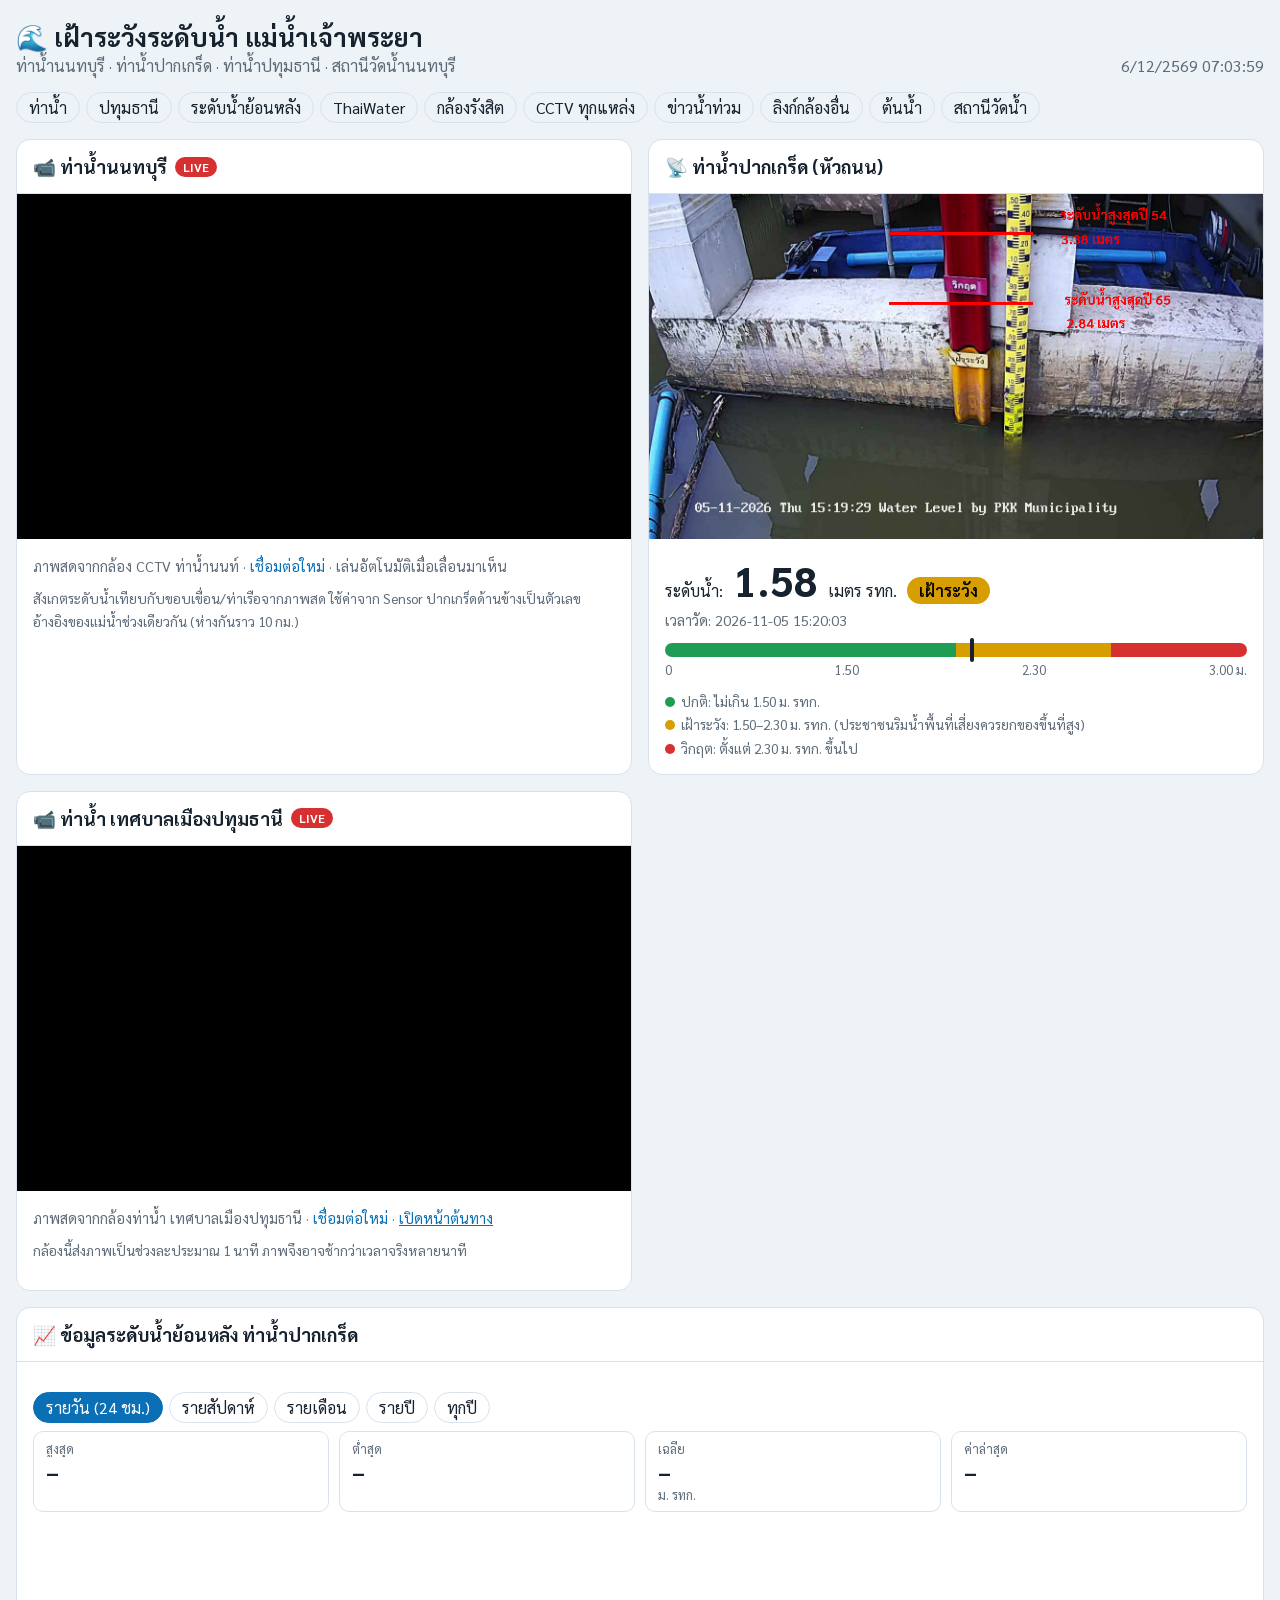
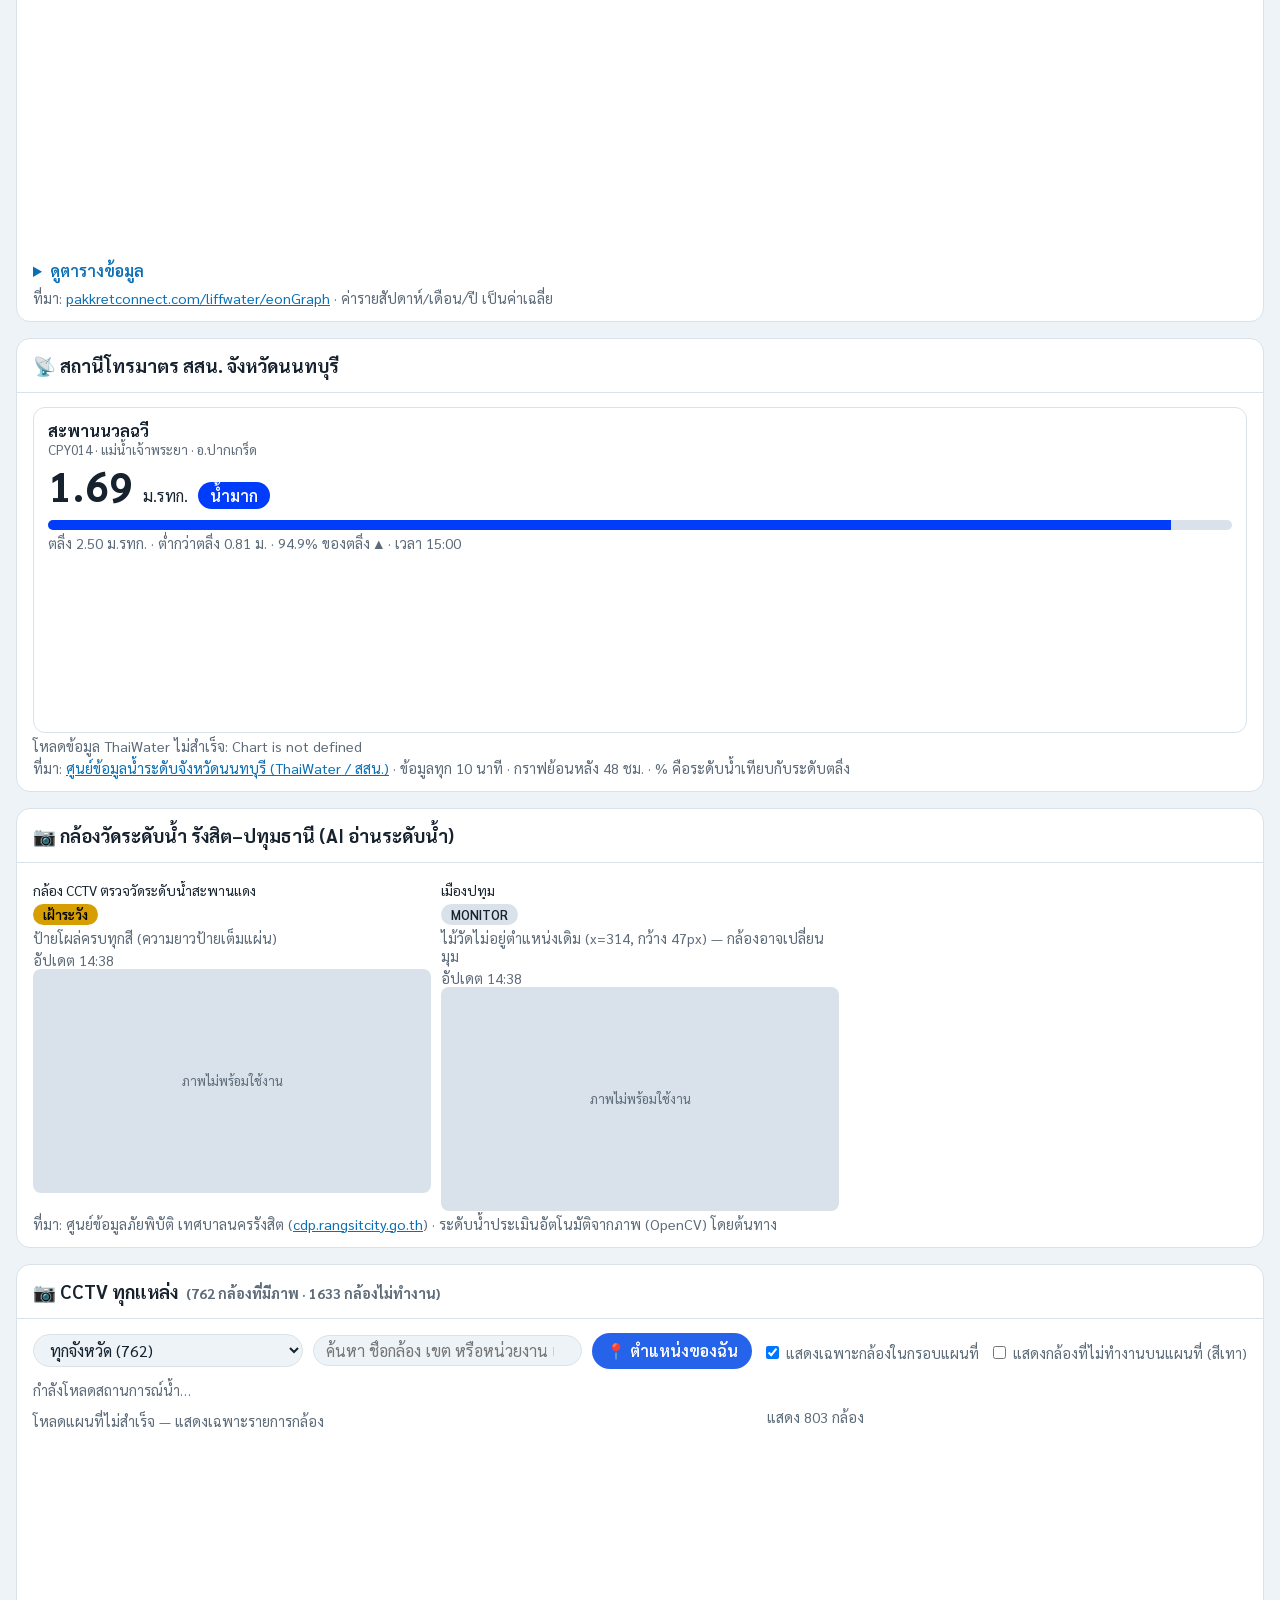
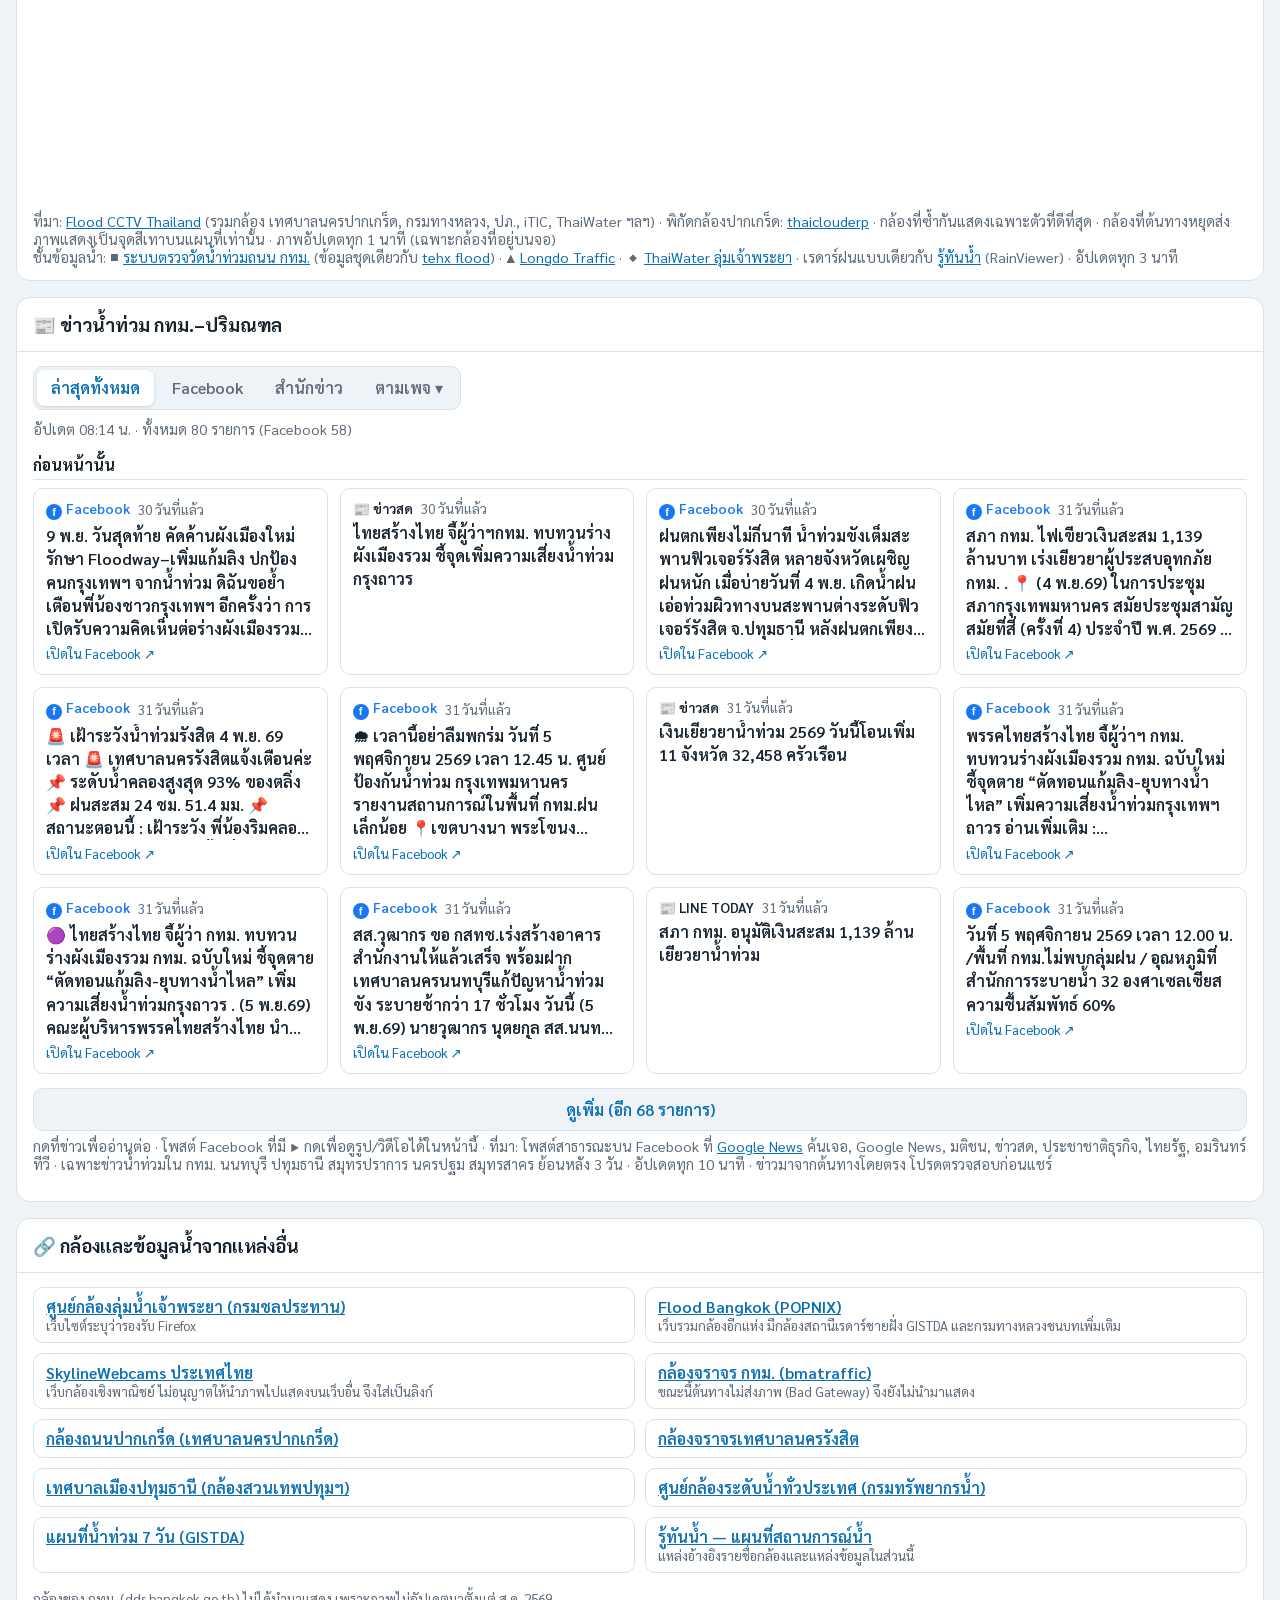
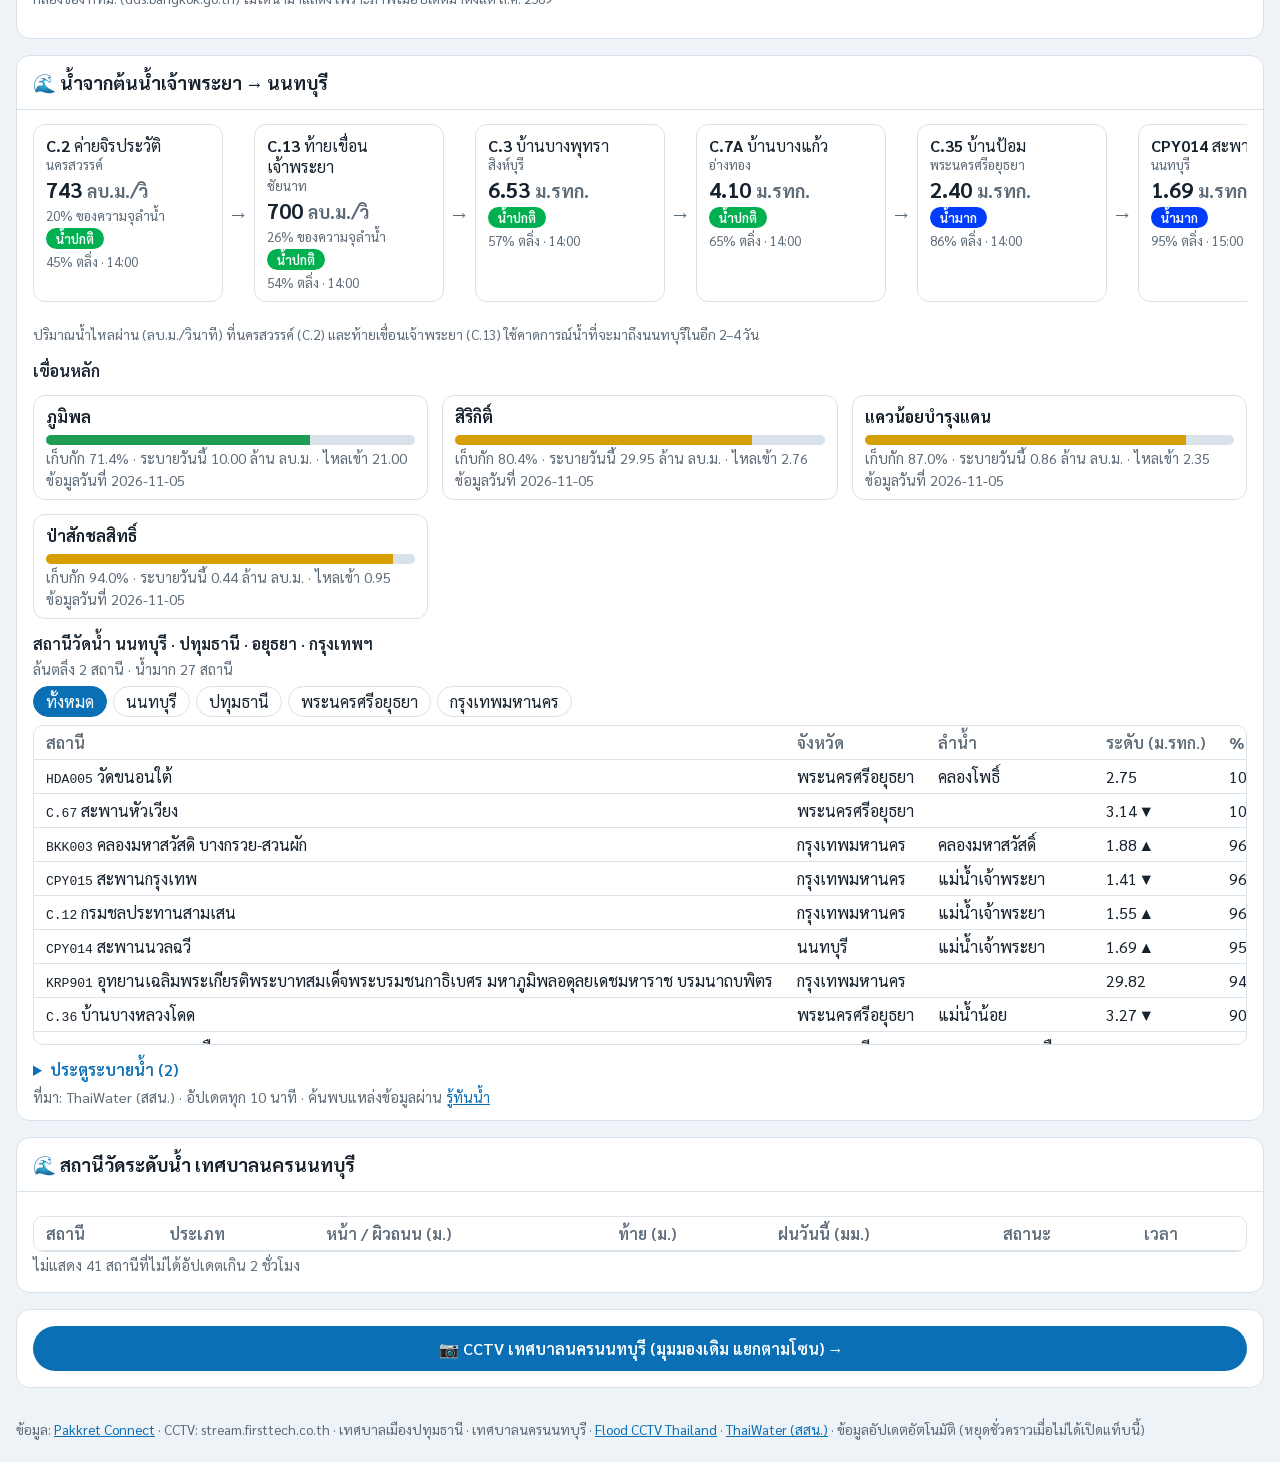
==== index.html @ 13566928 "Deploy static build to GitHub Pages" ====
<!doctype html>
<html lang="th">

<head>
  <meta charset="utf-8">
  <meta name="viewport" content="width=device-width, initial-scale=1">
  <title>เฝ้าระวังระดับน้ำ เจ้าพระยา</title>
  <link rel="preconnect" href="https://fonts.googleapis.com">
  <link rel="preconnect" href="https://fonts.gstatic.com" crossorigin>
  <link href="https://fonts.googleapis.com/css2?family=Sarabun:wght@400;500;600;700&display=swap" rel="stylesheet">
  <link rel="stylesheet" href="assets/app.css?v=1794032525">
</head>

<body>
  <header>
    <div>
      <h1>🌊 เฝ้าระวังระดับน้ำ แม่น้ำเจ้าพระยา</h1>
      <p>ท่าน้ำนนทบุรี · ท่าน้ำปากเกร็ด · ท่าน้ำปทุมธานี · สถานีวัดน้ำนนทบุรี</p>
    </div>
    <div class="hdr-right">
      <span class="viewers" id="viewers" hidden title="จำนวนผู้ที่เปิดหน้านี้อยู่ในขณะนี้">กำลังดู <b
          id="viewersN">–</b> คน</span>
      <div id="clock"></div>
    </div>
  </header>

  <nav class="secnav">
    <div class="inner">
      <a href="#river">ท่าน้ำ</a>
      <a href="#pathum">ปทุมธานี</a>
      <a href="#history">ระดับน้ำย้อนหลัง</a>
      <a href="#thaiwater">ThaiWater</a>
      <a href="#rangsit">กล้องรังสิต</a>
      <a href="#allcctv">CCTV ทุกแหล่ง</a>
      <a href="#news">ข่าวน้ำท่วม</a>
      <a href="#links">ลิงก์กล้องอื่น</a>
      <a href="#basin">ต้นน้ำ</a>
      <a href="#stations">สถานีวัดน้ำ</a>
    </div>
  </nav>

  <main>
    <!-- ท่าน้ำนนท์ -->
    <section class="card" id="river">
      <h2>📹 ท่าน้ำนนทบุรี <span class="live">LIVE</span></h2>
      <div class="media">
        <iframe id="nonFrame" data-src="https://stream.firsttech.co.th/live/nakornnont.stream/?muted=1&amp;autoplay=1&amp;controls=1" data-refresh="30"
          title="กล้องท่าน้ำนนทบุรี" allow="autoplay; fullscreen; picture-in-picture"></iframe>
      </div>
      <div class="body">
        <div class="meta">ภาพสดจากกล้อง CCTV ท่าน้ำนนท์ · <button type="button" class="linkbtn"
            data-reload="nonFrame">เชื่อมต่อใหม่</button> · เล่นอัตโนมัติเมื่อเลื่อนมาเห็น</div>
        <p class="legend" style="margin-top:12px">สังเกตระดับน้ำเทียบกับขอบเขื่อน/ท่าเรือจากภาพสด
          ใช้ค่าจาก Sensor ปากเกร็ดด้านข้างเป็นตัวเลขอ้างอิงของแม่น้ำช่วงเดียวกัน (ห่างกันราว 10 กม.)</p>
      </div>
    </section>

    <!-- ท่าน้ำปากเกร็ด -->
    <section class="card" id="pkriver">
      <h2>📡 ท่าน้ำปากเกร็ด (หัวถนน)</h2>
      <div class="media">
        <img id="pkImg" alt="ภาพจากกล้องท่าน้ำปากเกร็ด" hidden>
        <canvas id="pkOverlay"></canvas>
        <div class="msg" id="pkMsg">กำลังโหลดข้อมูล…</div>
      </div>
      <div class="body">
        <div class="level">
          <span>ระดับน้ำ:</span><span class="num" id="pkLevel">–</span><span>เมตร รทก.</span>
          <span class="badge" id="pkBadge" hidden></span>
        </div>
        <div class="meta" id="pkTime"></div>
        <div class="gauge">
          <div class="bar">
            <div class="pin" id="pkPin" style="left:0"></div>
          </div>
          <div class="scale"><span>0</span><span>1.50</span><span>2.30</span><span>3.00 ม.</span></div>
        </div>

        <div class="legend" style="margin-top:12px">
          <div><span style="background:var(--ok)"></span>ปกติ: ไม่เกิน 1.50 ม. รทก.</div>
          <div><span style="background:var(--warn)"></span>เฝ้าระวัง: 1.50–2.30 ม. รทก.
            (ประชาชนริมน้ำพื้นที่เสี่ยงควรยกของขึ้นที่สูง)</div>
          <div><span style="background:var(--crit)"></span>วิกฤต: ตั้งแต่ 2.30 ม. รทก. ขึ้นไป</div>
        </div>
      </div>
    </section>

    <!-- ท่าน้ำ เทศบาลเมืองปทุมธานี -->
    <section class="card" id="pathum">
      <h2>📹 ท่าน้ำ เทศบาลเมืองปทุมธานี <span class="live">LIVE</span></h2>
      <div class="media">
        <iframe id="ptFrame" data-src="http://101.109.253.60:8999/" data-refresh="10"
          title="กล้องท่าน้ำ เทศบาลเมืองปทุมธานี" allow="autoplay; fullscreen"></iframe>
      </div>
      <div class="body">
        <div class="meta">ภาพสดจากกล้องท่าน้ำ เทศบาลเมืองปทุมธานี · <button type="button" class="linkbtn"
            data-reload="ptFrame">เชื่อมต่อใหม่</button> · <a href="http://101.109.253.60:8999/"
            target="_blank" rel="noopener">เปิดหน้าต้นทาง</a></div>
        <p class="legend" style="margin-top:12px">กล้องนี้ส่งภาพเป็นช่วงละประมาณ 1 นาที ภาพจึงอาจช้ากว่าเวลาจริงหลายนาที
        </p>
      </div>
    </section>

    <!-- กราฟระดับน้ำ (ข้อมูลจาก eonGraph) -->
    <section class="card wide" id="history">
      <h2>📈 ข้อมูลระดับน้ำย้อนหลัง ท่าน้ำปากเกร็ด</h2>
      <div class="body">
        <div class="tabs" id="pkTabs" role="tablist">
          <button data-k="daily" class="active">รายวัน (24 ชม.)</button>
          <button data-k="weekly">รายสัปดาห์</button>
          <button data-k="monthly">รายเดือน</button>
          <button data-k="yearly">รายปี</button>
          <button data-k="multiyear">ทุกปี</button>
        </div>
        <div class="stats">
          <div class="stat"><small>สูงสุด</small><b id="stMax">–</b><small id="stMaxAt"></small></div>
          <div class="stat"><small>ต่ำสุด</small><b id="stMin">–</b><small id="stMinAt"></small></div>
          <div class="stat"><small>เฉลี่ย</small><b id="stAvg">–</b><small>ม. รทก.</small></div>
          <div class="stat"><small>ค่าล่าสุด</small><b id="stLast">–</b><small id="stLastAt"></small></div>
        </div>
        <div class="chart-wrap"><canvas id="pkChart"></canvas></div>
        <details class="data">
          <summary>ดูตารางข้อมูล</summary>
          <div class="table-wrap">
            <table>
              <thead>
                <tr>
                  <th>ช่วงเวลา</th>
                  <th>ระดับน้ำ (ม. รทก.)</th>
                  <th>สถานะ</th>
                </tr>
              </thead>
              <tbody id="pkTable"></tbody>
            </table>
          </div>
        </details>
        <div class="meta">ที่มา: <a href="https://www.pakkretconnect.com/liffwater/eonGraph" target="_blank"
            rel="noopener">pakkretconnect.com/liffwater/eonGraph</a> · ค่ารายสัปดาห์/เดือน/ปี เป็นค่าเฉลี่ย</div>
      </div>
    </section>

    <!-- ThaiWater (สสน.) telemetry, Nonthaburi province -->
    <section class="card wide" id="thaiwater">
      <h2>📡 สถานีโทรมาตร สสน. จังหวัดนนทบุรี</h2>
      <div class="body">
        <div class="twgrid" id="twGrid"></div>
        <div class="meta" id="twMsg"></div>
        <div class="meta">ที่มา: <a href="https://nonthaburi.thaiwater.net/wl" target="_blank"
            rel="noopener">ศูนย์ข้อมูลน้ำระดับจังหวัดนนทบุรี (ThaiWater / สสน.)</a> · ข้อมูลทุก 10 นาที · กราฟย้อนหลัง
          48 ชม. · % คือระดับน้ำเทียบกับระดับตลิ่ง</div>
      </div>
    </section>

    <!-- กล้องวัดระดับน้ำ รังสิต -->
    <section class="card wide" id="rangsit">
      <h2>📷 กล้องวัดระดับน้ำ รังสิต–ปทุมธานี (AI อ่านระดับน้ำ)</h2>
      <div class="body">
        <div class="camgrid rs" id="rsGrid"></div>
        <div class="meta" id="rsMsg"></div>
        <div class="meta">ที่มา: ศูนย์ข้อมูลภัยพิบัติ เทศบาลนครรังสิต (<a href="https://cdp.rangsitcity.go.th/"
            target="_blank" rel="noopener">cdp.rangsitcity.go.th</a>) · ระดับน้ำประเมินอัตโนมัติจากภาพ (OpenCV)
          โดยต้นทาง</div>
      </div>
    </section>

    <!-- CCTV ทุกแหล่ง (cctv.maholan.net + พิกัดปากเกร็ดจาก thaiclouderp) -->
    <section class="card wide" id="allcctv">
      <h2>📷 CCTV ทุกแหล่ง <small id="acCount" class="meta"></small></h2>
      <div class="body">
        <div class="nbtools">
          <select id="acRegion" aria-label="จังหวัด"></select>
          <input id="acSearch" type="search" placeholder="ค้นหา ชื่อกล้อง เขต หรือหน่วยงาน เช่น ปากเกร็ด…">
          <button type="button" class="mebtn" id="meBtn">📍 ตำแหน่งของฉัน</button>
          <label class="meta"><input type="checkbox" id="acInView" checked> แสดงเฉพาะกล้องในกรอบแผนที่</label>
          <label class="meta"><input type="checkbox" id="acDead" autocomplete="off"> แสดงกล้องที่ไม่ทำงานบนแผนที่ (สีเทา)</label>
        </div>
        <div class="meta mdsit" id="mdSit" aria-live="polite">กำลังโหลดสถานการณ์น้ำ…</div>
        <div class="acsplit">
        <div class="acleft">
        <div id="acMap" role="region" aria-label="แผนที่ตำแหน่งกล้อง น้ำท่วมถนน และระดับน้ำ"></div>
        <div class="meta" id="acMapNote">
          <div class="mapkey mdkey">
            <button type="button" data-layer="rf" aria-pressed="true"><i class="sq" style="--s:14px;--c:#2563eb"></i>น้ำท่วมถนน กทม. (เซนเซอร์ · แดง ≥20 ซม.)</button>
            <button type="button" data-layer="lf" aria-pressed="true"><i class="tri" style="--s:14px;--c:#f97316"></i>รายงานน้ำท่วม Longdo (แดง = ผ่านไม่ได้)</button>
            <button type="button" data-layer="wl" aria-pressed="true"><i class="dm" style="--s:12px;--c:linear-gradient(135deg,#FF0000 50%,#003CFA 50%)"></i>ระดับน้ำ ลุ่มเจ้าพระยา (แดง ล้นตลิ่ง · น้ำเงิน มาก · เขียว ปกติ · เหลือง น้อย)</button>
            <button type="button" data-layer="radar" aria-pressed="false"><i style="--s:14px;--c:#38bdf8"></i>เรดาร์ฝน<span id="mdRadarT"></span></button>
          </div>
          <div class="mapkey mdkey" id="acKey">
            <button type="button" data-cam="river" aria-pressed="true"><i style="--s:18px;--c:#7c3aed"></i>กล้องท่าน้ำ (ภาพสด)</button>
            <button type="button" data-cam="nb" aria-pressed="true"><i style="--s:15px;--c:#0d9488"></i>CCTV เทศบาลนครนนทบุรี</button>
            <button type="button" data-cam="rs" aria-pressed="true"><i style="--s:15px;--c:#db2777"></i>กล้องวัดระดับน้ำ รังสิต</button>
            <button type="button" data-cam="ok" aria-pressed="true"><i style="--s:12px;--c:#0a6fb5"></i>กล้อง · ภาพอัปเดตปกติ</button>
            <button type="button" data-cam="old" aria-pressed="true"><i style="--s:12px;--c:#e8890c"></i>กล้อง · ภาพอาจไม่อัปเดต</button>
            <button type="button" data-cam="dead" aria-pressed="false"><i style="--s:9px;--c:#8a8f98"></i>กล้องที่ต้นทางหยุดส่งภาพ</button>
          </div>
          กดป้ายเพื่อเปิด/ปิดแต่ละชั้นบนแผนที่ · 📍 มุมซ้ายบนแผนที่ = ตำแหน่งของฉัน · ชี้ที่จุดเพื่อดูภาพตัวอย่าง · กดจุดเพื่อดูภาพ ·
          เลื่อน/ซูมแผนที่แล้วรายการกล้องจะเปลี่ยนตาม · เซนเซอร์ถนนที่ไม่มีน้ำท่วมจะแสดงเมื่อซูมเข้าใกล้
        </div>
        </div>
        <div class="acright"><div class="acbox">
          <div class="meta acmsg" id="acMsg">กำลังโหลดรายชื่อกล้อง…</div>
          <div class="camgrid" id="acGrid"></div>
        </div></div>
        </div>
        <div class="meta">ที่มา: <a href="https://cctv.maholan.net/" target="_blank" rel="noopener">Flood CCTV Thailand</a>
          (รวมกล้อง เทศบาลนครปากเกร็ด, กรมทางหลวง, ปภ., iTIC, ThaiWater ฯลฯ) · พิกัดกล้องปากเกร็ด:
          <a href="https://www.thaiclouderp.com/CCTV_MONITOR/web/pakkred" target="_blank" rel="noopener">thaiclouderp</a> ·
          กล้องที่ซ้ำกันแสดงเฉพาะตัวที่ดีที่สุด · กล้องที่ต้นทางหยุดส่งภาพแสดงเป็นจุดสีเทาบนแผนที่เท่านั้น · ภาพอัปเดตทุก 1 นาที (เฉพาะกล้องที่อยู่บนจอ)<br>
          ชั้นข้อมูลน้ำ: ■ <a href="https://floodbangkok.bangkok.go.th/" target="_blank" rel="noopener">ระบบตรวจวัดน้ำท่วมถนน กทม.</a>
          (ข้อมูลชุดเดียวกับ <a href="https://world.tehx.dyndns.info/flood" target="_blank" rel="noopener">tehx flood</a>) ·
          ▲ <a href="https://traffic.longdo.com/main/" target="_blank" rel="noopener">Longdo Traffic</a> ·
          ◆ <a href="https://waterchart.thaiwater.net/basin/chaophraya" target="_blank" rel="noopener">ThaiWater ลุ่มเจ้าพระยา</a> ·
          เรดาร์ฝนแบบเดียวกับ <a href="https://rutunnam.vercel.app" target="_blank" rel="noopener">รู้ทันน้ำ</a> (RainViewer) · อัปเดตทุก 3 นาที</div>
      </div>
    </section>

    <!-- ข่าวน้ำท่วม กทม.–ปริมณฑล: Facebook + สำนักข่าว ในรายการเดียว เรียงใหม่สุดก่อน -->
    <section class="card wide" id="news">
      <h2>📰 ข่าวน้ำท่วม กทม.–ปริมณฑล</h2>
      <div class="body">
        <div class="nwtop">
          <div class="nwtabs" id="nwTabs" role="tablist" aria-label="เลือกแหล่งข่าว">
            <button type="button" role="tab" data-k="" aria-selected="true">ล่าสุดทั้งหมด</button>
            <button type="button" role="tab" data-k="fb" aria-selected="false">Facebook</button>
            <button type="button" role="tab" data-k="news" aria-selected="false">สำนักข่าว</button>
            <button type="button" role="tab" data-k="page" aria-selected="false">ตามเพจ ▾</button>
          </div>
          <select id="fbSel" aria-label="เลือกเพจ Facebook" hidden></select>
        </div>
        <p class="nwsum meta" id="nwSum" aria-live="polite">กำลังโหลดข่าว…</p>
        <div id="nwFeed"></div>
        <button type="button" class="nwmore" id="nwMore" hidden></button>
        <p class="meta">กดที่ข่าวเพื่ออ่านต่อ · โพสต์ Facebook ที่มี ▶ กดเพื่อดูรูป/วิดีโอได้ในหน้านี้ ·
          ที่มา: โพสต์สาธารณะบน Facebook ที่ <a href="https://news.google.com/" target="_blank" rel="noopener">Google News</a> ค้นเจอ,
          Google News, มติชน, ข่าวสด, ประชาชาติธุรกิจ, ไทยรัฐ, อมรินทร์ทีวี · เฉพาะข่าวน้ำท่วมใน กทม. นนทบุรี ปทุมธานี
          สมุทรปราการ นครปฐม สมุทรสาคร ย้อนหลัง 3 วัน · อัปเดตทุก 10 นาที · ข่าวมาจากต้นทางโดยตรง โปรดตรวจสอบก่อนแชร์</p>
      </div>
    </section>

    <!-- ลิงก์กล้องอื่น -->
    <section class="card wide" id="links">
      <h2>🔗 กล้องและข้อมูลน้ำจากแหล่งอื่น</h2>
      <div class="body">
        <ul class="linklist">
          <li><a href="https://wmsc.rid.go.th/cctv2/" target="_blank" rel="noopener">ศูนย์กล้องลุ่มน้ำเจ้าพระยา
              (กรมชลประทาน)</a><small>เว็บไซต์ระบุว่ารองรับ Firefox</small></li>
          <li><a href="https://flood.pop.in.th/" target="_blank" rel="noopener">Flood Bangkok (POPNIX)</a><small>เว็บรวมกล้องอีกแห่ง
              มีกล้องสถานีเรดาร์ชายฝั่ง GISTDA และกรมทางหลวงชนบทเพิ่มเติม</small></li>
          <li><a href="https://www.skylinewebcams.com/en/webcam/thailand.html" target="_blank" rel="noopener">SkylineWebcams ประเทศไทย</a><small>เว็บกล้องเชิงพาณิชย์
              ไม่อนุญาตให้นำภาพไปแสดงบนเว็บอื่น จึงใส่เป็นลิงก์</small></li>
          <li><a href="http://www.bmatraffic.com/index.aspx" target="_blank" rel="noopener">กล้องจราจร กทม. (bmatraffic)</a><small>ขณะนี้ต้นทางไม่ส่งภาพ (Bad Gateway) จึงยังไม่นำมาแสดง</small></li>
          <li><a href="https://www.thaiclouderp.com/CCTV_MONITOR/web/pakkred" target="_blank"
              rel="noopener">กล้องถนนปากเกร็ด (เทศบาลนครปากเกร็ด)</a></li>
          <li><a href="https://rangsitcity.go.th/cctvrangsitcity/" target="_blank"
              rel="noopener">กล้องจราจรเทศบาลนครรังสิต</a></li>
          <li><a href="https://www.muangpathum.org/th/z_main.jsp" target="_blank" rel="noopener">เทศบาลเมืองปทุมธานี
              (กล้องสวนเทพปทุมฯ)</a></li>
          <li><a href="https://telemetry.dwr.go.th/reportCctv" target="_blank"
              rel="noopener">ศูนย์กล้องระดับน้ำทั่วประเทศ (กรมทรัพยากรน้ำ)</a></li>
          <li><a href="https://disaster.gistda.or.th/flood" target="_blank" rel="noopener">แผนที่น้ำท่วม 7 วัน
              (GISTDA)</a></li>
          <li><a href="https://rutunnam.vercel.app" target="_blank" rel="noopener">รู้ทันน้ำ —
              แผนที่สถานการณ์น้ำ</a><small>แหล่งอ้างอิงรายชื่อกล้องและแหล่งข้อมูลในส่วนนี้</small></li>
        </ul>
        <p class="legend">กล้องของ กทม. (dds.bangkok.go.th) ไม่ได้นำมาแสดง เพราะภาพไม่อัปเดตมาตั้งแต่ ส.ค. 2569</p>
      </div>
    </section>

    <!-- ต้นน้ำเจ้าพระยา (ThaiWater basin) -->
    <section class="card wide" id="basin">
      <h2>🌊 น้ำจากต้นน้ำเจ้าพระยา → นนทบุรี</h2>
      <div class="body">
        <div class="bs-flow" id="bsKey"></div>
        <p class="legend">ปริมาณน้ำไหลผ่าน (ลบ.ม./วินาที) ที่นครสวรรค์ (C.2) และท้ายเขื่อนเจ้าพระยา (C.13)
          ใช้คาดการณ์น้ำที่จะมาถึงนนทบุรีในอีก 2–4 วัน</p>
        <div class="bs-sub">เขื่อนหลัก</div>
        <div class="twgrid bs-dams" id="bsDams"></div>
        <div class="bs-sub">สถานีวัดน้ำ นนทบุรี · ปทุมธานี · อยุธยา · กรุงเทพฯ</div>
        <div class="meta" id="bsSummary"></div>
        <div class="tabs" id="bsProv">
          <button data-p="" class="active">ทั้งหมด</button>
          <button data-p="นนทบุรี">นนทบุรี</button>
          <button data-p="ปทุมธานี">ปทุมธานี</button>
          <button data-p="พระนครศรีอยุธยา">พระนครศรีอยุธยา</button>
          <button data-p="กรุงเทพมหานคร">กรุงเทพมหานคร</button>
        </div>
        <div class="table-wrap">
          <table>
            <thead>
              <tr>
                <th>สถานี</th>
                <th>จังหวัด</th>
                <th>ลำน้ำ</th>
                <th>ระดับ (ม.รทก.)</th>
                <th>% ตลิ่ง</th>
                <th>สถานการณ์</th>
                <th>เวลา</th>
              </tr>
            </thead>
            <tbody id="bsTable"></tbody>
          </table>
        </div>
        <details class="data">
          <summary id="bsGatesSum">ประตูระบายน้ำ</summary>
          <div class="table-wrap">
            <table>
              <thead>
                <tr>
                  <th>ประตู</th>
                  <th>จังหวัด</th>
                  <th>หน้า (ม.รทก.)</th>
                  <th>ท้าย (ม.รทก.)</th>
                  <th>เวลา</th>
                </tr>
              </thead>
              <tbody id="bsGates"></tbody>
            </table>
          </div>
        </details>
        <div class="meta" id="bsMsg"></div>
        <div class="meta">ที่มา: ThaiWater (สสน.) · อัปเดตทุก 10 นาที · ค้นพบแหล่งข้อมูลผ่าน <a
            href="https://rutunnam.vercel.app" target="_blank" rel="noopener">รู้ทันน้ำ</a></div>
      </div>
    </section>

    <!-- สถานีวัดระดับน้ำ เทศบาลนครนนทบุรี -->
    <section class="card wide" id="stations">
      <h2>🌊 สถานีวัดระดับน้ำ เทศบาลนครนนทบุรี</h2>
      <div class="body">
        <div class="chips" id="nbChips"></div>
        <div class="table-wrap">
          <table>
            <thead>
              <tr>
                <th>สถานี</th>
                <th>ประเภท</th>
                <th>หน้า / ผิวถนน (ม.)</th>
                <th>ท้าย (ม.)</th>
                <th>ฝนวันนี้ (มม.)</th>
                <th>สถานะ</th>
                <th>เวลา</th>
              </tr>
            </thead>
            <tbody id="nbTable"></tbody>
          </table>
        </div>
        <div class="meta" id="nbNote"></div>
        <div class="meta" id="nbMsg"></div>
      </div>
    </section>
    <!-- หน้าเดิมของ CCTV นนทบุรี (ย้ายไปหน้าแยก) -->
    <section class="card wide pagelink">
      <a class="bigbtn" href="nbcctv.html">📷 CCTV เทศบาลนครนนทบุรี (มุมมองเดิม แยกตามโซน) →</a>
    </section>
  </main>

  <footer>
    ข้อมูล: <a href="https://www.pakkretconnect.com/liffwater/eon" target="_blank" rel="noopener">Pakkret Connect</a> ·
    CCTV: stream.firsttech.co.th · เทศบาลเมืองปทุมธานี · เทศบาลนครนนทบุรี · <a href="https://cctv.maholan.net/" target="_blank" rel="noopener">Flood CCTV Thailand</a>
    · <a href="https://nonthaburi.thaiwater.net/wl" target="_blank" rel="noopener">ThaiWater (สสน.)</a> ·
    ข้อมูลอัปเดตอัตโนมัติ (หยุดชั่วคราวเมื่อไม่ได้เปิดแท็บนี้)
  </footer>

  <script src="https://cdn.jsdelivr.net/npm/chart.js@4"></script>
  <script>
    const REFRESH_MS = 60000;
    const $ = id => document.getElementById(id);

    // Polling that pauses while the tab is hidden, and catches up as soon as it's visible again
    const tasks = [];
    function every(ms, fn) {
      const t = { ms, fn, last: Date.now() };
      tasks.push(t);
      setInterval(() => { if (document.hidden) return; t.last = Date.now(); fn(); }, ms);
    }
    document.addEventListener('visibilitychange', () => {
      if (document.hidden) return;
      tasks.forEach(t => { if (Date.now() - t.last >= t.ms) { t.last = Date.now(); t.fn(); } });
    });

    // ---------- live viewer counter ----------
    // Random per-tab id (sessionStorage: a reload keeps it, a new tab gets its own). Ping every 30 s while
    // the tab is visible; hidden tabs stop pinging and drop out of the count within ~70 s.
    const viewerId = (() => {
      try {
        let v = sessionStorage.getItem('wm-viewer');
        if (!v) { v = Math.random().toString(36).slice(2, 12) + Date.now().toString(36); sessionStorage.setItem('wm-viewer', v); }
        return v;
      } catch (_) { return Math.random().toString(36).slice(2, 12) + Date.now().toString(36); }
    })();
    async function pingViewers() {
      try {
        const r = await fetch('api/viewers.json');
        const d = await r.json();
        if (d.online != null) { $('viewersN').textContent = d.online.toLocaleString('th-TH'); $('viewers').hidden = false; }
      } catch (_) { /* counter is optional; ignore */ }
    }
    pingViewers();
    every(30000, pingViewers);
    window.addEventListener('pagehide', () => {   // closing/leaving the page: drop out of the count right away
      /* static pages: no leave beacon */
    });

    // ---------- clock ----------
    const clock = $('clock');
    setInterval(() => { if (!document.hidden) clock.textContent = new Date().toLocaleString('th-TH'); }, 1000);

    // ---------- live players (iframes) ----------
    // Each player loads (= plays, from the live edge) when scrolled into view, is unloaded when it
    // leaves the screen or the tab is hidden (saves bandwidth/CPU), and is reloaded every
    // data-refresh minutes while on screen to recover from stalled streams.
    const liveFrames = [...document.querySelectorAll('iframe[data-src]')];
    const onScreen = new Set();
    function playFrame(f) {
      clearTimeout(f._stopT);
      if (f.dataset.on) return;
      f.src = f.dataset.src;
      f.dataset.on = '1';
      f._since = Date.now();
    }
    function stopFrame(f) {
      if (!f.dataset.on) return;
      f.src = 'about:blank';
      delete f.dataset.on;
    }
    function reloadFrame(f) { stopFrame(f); setTimeout(() => playFrame(f), 100); }

    if (window.IntersectionObserver) {
      const io = new IntersectionObserver(entries => entries.forEach(en => {
        const f = en.target;
        if (en.isIntersecting) {   // start only if it stays on screen (not while just scrolling past)
          onScreen.add(f);
          clearTimeout(f._playT);
          f._playT = setTimeout(() => { if (onScreen.has(f) && !document.hidden) playFrame(f); }, 600);
        } else {                   // grace period: a brief scroll away doesn't restart the stream
          onScreen.delete(f);
          clearTimeout(f._playT); clearTimeout(f._stopT);
          f._stopT = setTimeout(() => stopFrame(f), 3000);
        }
      }), { threshold: 0.25 });
      liveFrames.forEach(f => io.observe(f));
    } else {
      liveFrames.forEach(f => { onScreen.add(f); playFrame(f); });
    }
    document.addEventListener('visibilitychange', () => {
      if (document.hidden) liveFrames.forEach(stopFrame);
      else onScreen.forEach(playFrame);
    });
    setInterval(() => {                          // periodic refresh of players that are playing
      if (document.hidden) return;
      liveFrames.forEach(f => {
        const min = +f.dataset.refresh || 0;
        if (min && f.dataset.on && Date.now() - f._since > min * 60000) reloadFrame(f);
      });
    }, 30000);
    document.querySelectorAll('[data-reload]').forEach(b => { b.onclick = () => reloadFrame($(b.dataset.reload)); });

    // ---------- Pak Kret ----------
    let pkData = null, chart = null, currentTab = 'daily';

    function levelClass(v, t) { return v >= t.critical ? 'crit' : v >= t.watch ? 'warn' : 'ok'; }

    function drawOverlay() {
      const img = $('pkImg'), cv = $('pkOverlay');
      const ov = pkData && pkData.overlay;
      if (!ov || !img.naturalWidth) return;
      cv.width = img.naturalWidth; cv.height = img.naturalHeight;
      const ctx = cv.getContext('2d');
      ctx.clearRect(0, 0, cv.width, cv.height);
      ctx.lineWidth = 6;
      for (const c of ['red', 'yellow', 'green']) {
        ctx.strokeStyle = c;
        (ov[c] || []).forEach(l => { ctx.beginPath(); ctx.moveTo(l.x1, l.y1); ctx.lineTo(l.x2, l.y2); ctx.stroke(); });
        ctx.fillStyle = c; ctx.font = 'bold 28px Sarabun, sans-serif';
        (ov[c + 'Text'] || []).forEach(t => ctx.fillText(t.text, t.x, t.y));
      }
    }
    $('pkImg').onload = () => { $('pkImg').hidden = false; $('pkMsg').hidden = true; drawOverlay(); };

    function renderChart() {
      const h = pkData && pkData.history && pkData.history[currentTab];
      if (!h) return;
      const t = pkData.thresholds;
      const css = getComputedStyle(document.documentElement);
      const flat = v => h.labels.map(() => v);
      const cfg = {
        type: 'line',
        data: {
          labels: h.labels, datasets: [
            { label: 'ระดับน้ำ (ม. รทก.)', data: h.values, borderColor: css.getPropertyValue('--accent'), backgroundColor: 'rgba(10,111,181,.15)', fill: true, tension: .35, pointRadius: 2 },
            { label: 'เฝ้าระวัง', data: flat(t.watch), borderColor: css.getPropertyValue('--warn'), borderDash: [6, 4], pointRadius: 0, borderWidth: 1.5 },
            { label: 'วิกฤต', data: flat(t.critical), borderColor: css.getPropertyValue('--crit'), borderDash: [6, 4], pointRadius: 0, borderWidth: 1.5 },
          ]
        },
        options: {
          maintainAspectRatio: false, animation: false,
          interaction: { mode: 'index', intersect: false },
          plugins: { legend: { labels: { color: css.getPropertyValue('--muted'), boxWidth: 12 } } },
          scales: {
            x: { ticks: { color: css.getPropertyValue('--muted'), maxRotation: 0, autoSkip: true }, grid: { color: css.getPropertyValue('--line') } },
            y: { suggestedMin: 0, suggestedMax: 2.6, ticks: { color: css.getPropertyValue('--muted') }, grid: { color: css.getPropertyValue('--line') } },
          },
        },
      };
      if (window.innerWidth < 600) {
        cfg.options.plugins.legend.labels.font = { size: 10 };
        cfg.options.scales.x.ticks.maxTicksLimit = 6;
        cfg.options.scales.x.ticks.font = cfg.options.scales.y.ticks.font = { size: 10 };
      }
      const key = currentTab + '|' + (window.innerWidth < 600);
      if (chart && chart.$key === key) {
        chart.data.labels = cfg.data.labels;
        chart.data.datasets.forEach((ds, i) => { ds.data = cfg.data.datasets[i].data; });
        chart.update('none');
      } else {
        if (chart) chart.destroy();
        chart = new Chart($('pkChart'), cfg);
        chart.$key = key;
      }
      renderStats(h, t);
    }

    function renderStats(h, t) {
      const v = h.values, n = v.length;
      if (!n) return;
      const iMax = v.indexOf(Math.max(...v)), iMin = v.indexOf(Math.min(...v));
      $('stMax').textContent = v[iMax].toFixed(2); $('stMaxAt').textContent = h.labels[iMax];
      $('stMin').textContent = v[iMin].toFixed(2); $('stMinAt').textContent = h.labels[iMin];
      $('stAvg').textContent = (v.reduce((a, b) => a + b, 0) / n).toFixed(2);
      $('stLast').textContent = v[n - 1].toFixed(2); $('stLastAt').textContent = h.labels[n - 1];
      const name = { ok: 'ปกติ', warn: 'เฝ้าระวัง', crit: 'วิกฤต' };
      $('pkTable').innerHTML = h.labels.map((l, i) => {
        const c = levelClass(v[i], t);
        const safe = String(l).replace(/[&<>"]/g, ch => ({ '&': '&amp;', '<': '&lt;', '>': '&gt;', '"': '&quot;' }[ch]));
        return `<tr><td>${safe}</td><td>${v[i].toFixed(2)}</td><td><span class="dot" style="background:var(--${c})"></span>${name[c]}</td></tr>`;
      }).reverse().join('');
    }

    let resizeT;
    window.addEventListener('resize', () => { clearTimeout(resizeT); resizeT = setTimeout(renderChart, 250); });

    $('pkTabs').onclick = e => {
      const b = e.target.closest('button'); if (!b) return;
      currentTab = b.dataset.k;
      [...$('pkTabs').children].forEach(x => x.classList.toggle('active', x === b));
      renderChart();
    };

    async function loadPakkret(force = false) {
      try {
        const r = await fetch('api/pakkret.json', { cache: 'no-store' });
        const text = await r.text();
        let d;
        try { d = JSON.parse(text); } catch (_) {
          // Not JSON: PHP isn't running (raw source returned), a PHP fatal error, or a 404
          if (text.trimStart().startsWith('<' + '?php')) throw new Error('เซิร์ฟเวอร์ไม่ได้รัน PHP (ได้ซอร์สโค้ดกลับมา)');
          throw new Error('api/pakkret.php ตอบกลับผิดรูปแบบ (HTTP ' + r.status + ') — เปิด api/pakkret.php?debug=1 เพื่อดูสาเหตุ');
        }
        if (!r.ok) throw new Error((d.error || r.status) + (d.detail && d.detail.error ? ' — ' + d.detail.error : ''));
        pkData = d;
        const t = d.thresholds;
        $('pkLevel').textContent = d.level != null ? d.level.toFixed(2) : '–';
        if (d.level != null) {
          const cls = levelClass(d.level, t);
          const b = $('pkBadge');
          b.hidden = false; b.className = 'badge ' + cls;
          b.textContent = d.status || { ok: 'ปกติ', warn: 'เฝ้าระวัง', crit: 'วิกฤต' }[cls];
          $('pkPin').style.left = Math.min(100, Math.max(0, d.level / 3 * 100)) + '%';
        }
        $('pkTime').textContent = 'เวลาวัด: ' + (d.time || '-') + (d.stale ? ' (ข้อมูลเก่า — ต้นทางไม่ตอบสนอง)' : '');
        if (d.image_url) $('pkImg').src = d.image_url;
        renderChart();
      } catch (err) {
        $('pkMsg').hidden = false;
        $('pkMsg').textContent = 'โหลดข้อมูลปากเกร็ดไม่สำเร็จ: ' + err.message;
      }
    }
    loadPakkret(true);                          // page load/refresh: data at most 15 s old
    every(REFRESH_MS, () => loadPakkret());

    // ---------- Nonthaburi (CCTV grid + stations table) ----------
    function esc(s) {
      return String(s == null ? '' : s).replace(/[&<>"']/g, ch => ({ '&': '&amp;', '<': '&lt;', '>': '&gt;', '"': '&quot;', "'": '&#39;' }[ch]));
    }

    const NB_STATUS = {
      success: { t: 'ปกติ', c: 'var(--ok)' },
      warning: { t: 'เฝ้าระวัง', c: 'var(--warn)' },
      danger: { t: 'วิกฤต', c: 'var(--crit)' },
      black: { t: 'ขาดการติดต่อ', c: '#6b7280' },
      white: { t: 'ไม่มีข้อมูล', c: 'var(--line)' },
    };
    function nbStatusInfo(s) { return NB_STATUS[s] || NB_STATUS.white; }
    const NB_RANK = { danger: 0, warning: 1, black: 2, success: 3, white: 4 };

    function worstStatus(st) {
      const cands = [st.wl_up, st.wl_down].filter(x => x && x.status).map(x => x.status);
      if (!cands.length) return 'white';
      cands.sort((a, b) => (NB_RANK[a] != null ? NB_RANK[a] : 4) - (NB_RANK[b] != null ? NB_RANK[b] : 4));
      return cands[0];
    }

    function nbReadingsLine(st) {
      const parts = [];
      if (st.wl_up) parts.push((st.type === 'road' ? 'ผิวถนน ' : 'หน้า ') + st.wl_up.now.toFixed(2) + ' ม.');
      if (st.wl_down) parts.push('ท้าย ' + st.wl_down.now.toFixed(2) + ' ม.');
      if (st.rf) parts.push('ฝนวันนี้ ' + st.rf.day.toFixed(1) + ' มม.');
      if (st.date) parts.push('อัปเดต ' + String(st.date).slice(-5));
      return parts.join(' · ');
    }

    function nbTrendHtml(sensor) {
      if (!sensor) return '–';
      const arrow = sensor.trend === 'up' ? '▲' : sensor.trend === 'down' ? '▼' : '';
      const color = nbStatusInfo(sensor.status).c;
      return sensor.now.toFixed(2) + (arrow ? ' <span style="color:' + color + '">' + arrow + '</span>' : '');
    }

    let nbStations = [];
    function nbThumbSrc(cam) { return cam.url + '&w=480&v=' + (cam.v || 0); }

    function openLightbox(src, captionHtml, readingsText, alt) {
      const box = document.createElement('div');
      box.className = 'lightbox';
      box.innerHTML =
        '<div class="lb-inner">' +
        '<img src="' + src + '" alt="' + esc(alt || '') + '">' +
        '<div class="lb-cap">' + captionHtml + '</div>' +
        '<div class="lb-readings">' + esc(readingsText || '') + '</div>' +
        '</div>' +
        '<button type="button" class="lb-close" aria-label="ปิด">×</button>';
      document.body.appendChild(box);
      document.body.style.overflow = 'hidden';
      function close() {
        if (box.parentNode) box.parentNode.removeChild(box);
        document.body.style.overflow = '';
        document.removeEventListener('keydown', onKey);
      }
      function onKey(e) { if (e.key === 'Escape') close(); }
      box.addEventListener('click', e => { if (e.target === box) close(); });
      box.querySelector('.lb-close').onclick = close;
      document.addEventListener('keydown', onKey);
    }

    function nbRenderTable(stations) {
      const online = stations.filter(s => s.online && (s.wl_up || s.wl_down));
      online.sort((a, b) => {
        const ra = NB_RANK[worstStatus(a)] ?? 4, rb = NB_RANK[worstStatus(b)] ?? 4;
        if (ra !== rb) return ra - rb;
        return String(a.code).localeCompare(String(b.code), 'th', { numeric: true });
      });
      const counts = {};
      online.forEach(s => { const w = worstStatus(s); counts[w] = (counts[w] || 0) + 1; });

      $('nbTable').innerHTML = online.map(s => {
        const worst = worstStatus(s);
        const info = nbStatusInfo(worst);
        const type = s.type === 'road' ? 'ผิวถนน' : 'ประตูระบายน้ำ';
        const time = esc(String(s.date || '').slice(-5));
        return '<tr><td><code>' + esc(s.code) + '</code> ' + esc(s.name) + '</td>' +
          '<td>' + type + '</td>' +
          '<td>' + nbTrendHtml(s.wl_up) + '</td>' +
          '<td>' + nbTrendHtml(s.wl_down) + '</td>' +
          '<td>' + (s.rf ? s.rf.day.toFixed(1) : '–') + '</td>' +
          '<td><span class="dot" style="background:' + info.c + '"></span>' + info.t + '</td>' +
          '<td>' + time + '</td></tr>';
      }).join('');

      const chipOrder = ['danger', 'warning', 'success', 'black'];
      $('nbChips').innerHTML = chipOrder.filter(k => counts[k]).map(k => {
        const info = nbStatusInfo(k);
        const textColor = k === 'warning' ? '#000' : '#fff';
        return '<span class="chip" style="background:' + info.c + ';color:' + textColor + '">' + info.t + ' ' + counts[k] + '</span>';
      }).join('');

      const offline = stations.length - stations.filter(s => s.online).length;
      $('nbNote').textContent = 'ไม่แสดง ' + offline + ' สถานีที่ไม่ได้อัปเดตเกิน 2 ชั่วโมง';
    }

    async function loadNonthaburi() {
      try {
        const r = await fetch('api/nonthaburi.json', { cache: 'no-store' });
        const text = await r.text();
        let d;
        try { d = JSON.parse(text); } catch (_) {
          throw new Error('api/nonthaburi.php ตอบกลับผิดรูปแบบ (HTTP ' + r.status + ')');
        }
        if (!r.ok) throw new Error(d.error || r.status);
        const stations = d.stations || [];
        nbStations = stations;
        acNbUpdate();   // map markers + tiles in "CCTV ทุกแหล่ง"
        nbRenderTable(stations);
        $('nbMsg').textContent = d.stale ? 'ข้อมูลสถานีเป็นข้อมูลเก่า (ต้นทางไม่ตอบสนอง)' : '';
      } catch (err) {
        $('nbMsg').textContent = 'โหลดข้อมูลสถานีไม่สำเร็จ: ' + err.message;
      }
    }
    loadNonthaburi();
    every(60000, loadNonthaburi);

    // ---------- All-source CCTV (api/cctv.php) ----------
    // Row: [id, name, region, district, source, lat, lng, old (0 ok, 1 maybe stale, 2 dead), img?].
    // Dead cameras appear only on the map, as grey dots, so people can see a camera exists there but has no image. Images come straight from the maholan CDN (or img);
    // ?t is a 1-minute bucket so all viewers share one cached URL. Only on-screen tiles load and refresh.
    // The map (Leaflet, canvas dots) is loaded only when the section is near the screen; the grid follows its view.
    const AC_MS = 60000;
    let acCams = [], acText = [], acObs = null, acMap = null, acLayer = null;
    const acVis = new Set();
    function acBase(c) { return c[8] || 'https://cctv.maholan.net/api/snap/' + encodeURIComponent(c[0]) + '?'; }
    function acSrc(c) { return acBase(c) + 't=' + Math.floor(Date.now() / AC_MS); }
    function acLoad(img) {
      const s = img.dataset.rs ? img.dataset.rs + '?t=' + Math.floor(Date.now() / AC_MS) : img.dataset.n || (img.dataset.r != null ? acRiverSnap(AC_RIVER[img.dataset.r]) : img.dataset.b + 't=' + Math.floor(Date.now() / AC_MS));
      if (s && img.getAttribute('src') !== s) img.src = s;
    }
    function acPlace(c) {
      const t = esc([c[3], c[2]].filter(Boolean).join(', ') || 'ไม่ระบุ');
      return '📍 ' + (c[5] != null ? '<a href="https://www.google.com/maps?q=' + c[5] + ',' + c[6] + '" target="_blank" rel="noopener">' + t + '</a>' : t) +
        ' · ' + esc(c[4]) + (c[7] === 2 ? ' · ⛔ ต้นทางหยุดส่งภาพ' : c[7] ? ' · ⚠️ ภาพอาจไม่อัปเดต' : '');
    }
    function acMatch(i) {
      const r = $('acRegion').value, q = $('acSearch').value.trim().toLowerCase();
      return (!r || acCams[i][2] === r) && (!q || acText[i].indexOf(q) !== -1) && (acCams[i][7] < 2 || $('acDead').checked);
    }

    function acApplyFilter() {
      const b = acMap && $('acInView').checked ? acMap.getBounds() : null;
      let n = 0;
      const reg = $('acRegion').value, q = $('acSearch').value.trim().toLowerCase();
      $('acGrid').querySelectorAll('figure').forEach(f => {
        if (f.dataset.rs != null) {   // Rangsit CDP tile
          const p = rsPoints.find(x => String(x.id) === f.dataset.rs);
          f.hidden = !(p && acRsVisible(p) && (!b || b.contains([p.lat, p.lng])));
        } else if (f.dataset.nb != null) {   // Nonthaburi municipality tile
          const st = nbStations.find(x => x.code === f.dataset.nb);
          f.hidden = !(st && (!reg || reg === 'นนทบุรี') && (!q || (st.code + ' ' + st.name).toLowerCase().indexOf(q) !== -1) &&
            (!b || (st.lat != null && b.contains([st.lat, st.lng]))));
        } else if (f.dataset.r != null) {   // riverside tile: same view/province/search rules
          const r = AC_RIVER[f.dataset.r];
          f.hidden = !((!reg || r.prov === reg) && (!q || r.n.toLowerCase().indexOf(q) !== -1) && (!b || b.contains(r.ll)));
        } else {
          const i = Number(f.dataset.i), c = acCams[i];
          f.hidden = !(acMatch(i) && (!b || (c[5] != null && b.contains([c[5], c[6]]))));
        }
        if (!f.hidden && !f.classList.contains('gone')) n++;
      });
      $('acMsg').textContent = n ? 'แสดง ' + n + ' กล้อง' : (b ? 'ไม่มีกล้องในกรอบแผนที่ — ลองซูมออกหรือเลื่อนแผนที่' : 'ไม่พบกล้องที่ตรงกับการค้นหา');
    }

    function acDrawMarkers(fit) {
      if (!acMap) return;
      acLayer.clearLayers();
      const pts = [];
      acCams.forEach((c, i) => {
        if (c[5] == null || !acMatch(i) || (c[7] === 0 && !camOn.ok) || (c[7] === 1 && !camOn.old)) return;
        pts.push([c[5], c[6]]);
        if (c[7] === 2) {
          L.circleMarker([c[5], c[6]], { radius: 4, weight: 1, color: '#fff', fillOpacity: .7, fillColor: '#8a8f98' })
            .bindPopup('<b>' + esc(c[1]) + '</b><br><small>' + acPlace(c) + '</small>', { maxWidth: 280 }).addTo(acLayer);
          return;
        }
        const m = L.circleMarker([c[5], c[6]], { radius: 6, weight: 1, color: '#fff', fillOpacity: .9, fillColor: c[7] ? '#e8890c' : '#0a6fb5' });
        if (acHover) m.bindTooltip(() => acTip(acSrc(c), c[1]), { direction: 'top', offset: [0, -6], className: 'ac-tip' });
        m.bindPopup(() => '<img src="' + acSrc(c) + '" alt="' + esc(c[1]) + '" data-i="' + i + '" style="cursor:zoom-in"><b>' + esc(c[1]) + '</b><br><small>' + acPlace(c) + '</small>', { maxWidth: 280 })
          .addTo(acLayer);
      });
      acNbDraw();
      acRsDraw();
      if (fit && pts.length) acMap.fitBounds(pts, { maxZoom: 14, padding: [20, 20] });
    }

    // Riverside cameras (cards at the top of the page) — always on the map, not affected by filters.
    // Hover = still snapshot (maholan thumbnail of the stream / Pak Kret image); click = live player, which
    // loads only while its popup is open. Positions: piers on OpenStreetMap; Pathum = river bank in front of the town.
    const AC_RIVER = [
      { n: 'ท่าน้ำนนทบุรี (ไม้วัดระดับน้ำ)', ll: [13.8422, 100.4910], prov: 'นนทบุรี', card: 'river', snap: 'nont-water', player: "https://stream.firsttech.co.th/live/nakornnont.stream/?muted=1&autoplay=1&controls=1" },
      { n: 'ท่าน้ำปากเกร็ด (หัวถนน)', ll: [13.9150, 100.4944], prov: 'นนทบุรี', card: 'pkriver', pk: true },
      { n: 'ท่าน้ำ เทศบาลเมืองปทุมธานี', ll: [14.0140, 100.5358], prov: 'ปทุมธานี', card: 'pathum', snap: 'pathum-muang', player: "http://101.109.253.60:8999/" },
    ];
    const acHover = window.matchMedia && matchMedia('(hover: hover)').matches;   // touch screens: popup only
    function acTip(src, name) { return '<img src="' + esc(src) + '" alt=""><b>' + esc(name) + '</b>'; }
    function acRiverSnap(r) {
      if (r.snap) return acSrc([r.snap]);
      return pkData && pkData.image_url ? pkData.image_url : '';
    }
    function acRiverMarkers() {
      acRiverLayer = L.layerGroup();
      AC_RIVER.forEach(r => {
        r.m = L.circleMarker(r.ll, { radius: 10, weight: 2, color: '#fff', fillOpacity: .95, fillColor: '#7c3aed' })
          .bindPopup(() => {
            let media;
            if (r.player) media = '<iframe src="' + esc(r.player) + '" title="' + esc(r.n) + '" allow="autoplay; fullscreen" style="width:280px;max-width:60vw;aspect-ratio:16/9;border:0;background:#000;border-radius:6px"></iframe>';
            else media = pkData && pkData.image_url ? '<img src="' + esc(pkData.image_url) + '" alt="' + esc(r.n) + '">' +
              (pkData.level != null ? '<br>ระดับน้ำ <b>' + pkData.level.toFixed(2) + ' ม. รทก.</b>' + (pkData.status ? ' · ' + esc(pkData.status) : '') : '') : 'ยังไม่มีภาพ';
            return media + '<br><b>📍 ' + esc(r.n) + '</b><br><small><a href="#' + r.card + '">ดูการ์ดด้านบน</a></small>';
          }, { maxWidth: 300 })
          .bindTooltip(() => { const src = acRiverSnap(r); return src ? acTip(src, r.n) : esc(r.n); }, { direction: 'top', offset: [0, -8], className: 'ac-tip' })
          .addTo(acRiverLayer);
      });
      camApply();
    }

    // Nonthaburi municipality stations (api/nonthaburi.php via loadNonthaburi): teal markers + tiles,
    // snapshots from our own cache-backed proxy, popups add the station's water levels.
    let acNbLayer = null, acNbKey = null;
    function acNbVisible(st) {
      const reg = $('acRegion').value, q = $('acSearch').value.trim().toLowerCase();
      return st.lat != null && (st.cams || []).length && (!reg || reg === 'นนทบุรี') && (!q || (st.code + ' ' + st.name).toLowerCase().indexOf(q) !== -1);
    }
    function acNbLabel(st) { return st.code + ' ' + st.name; }
    function acNbDraw() {
      if (!acMap) return;
      if (!acNbLayer) { acNbLayer = L.layerGroup(); camApply(); }
      acNbLayer.clearLayers();
      nbStations.filter(acNbVisible).forEach(st => {
        const info = nbStatusInfo(worstStatus(st));
        const on = st.cams.filter(c => !c.off);
        if (!on.length) {   // every camera sends the "no image" frame: grey dot like other dead cameras
          if (!$('acDead').checked) return;
          L.circleMarker([st.lat, st.lng], { radius: 4, weight: 1, color: '#fff', fillOpacity: .7, fillColor: '#8a8f98' })
            .bindPopup('<b>' + esc(acNbLabel(st)) + '</b><br><small>⛔ กล้องไม่ส่งภาพ (ต้นทางออฟไลน์) · เทศบาลนครนนทบุรี<br>' + esc(nbReadingsLine(st)) + '</small>', { maxWidth: 280 })
            .addTo(acNbLayer);
          return;
        }
        const m = L.circleMarker([st.lat, st.lng], { radius: 8, weight: 2, color: '#fff', fillOpacity: .95, fillColor: '#0d9488' });
        if (acHover) m.bindTooltip(() => acTip(nbThumbSrc(on[0]), acNbLabel(st)), { direction: 'top', offset: [0, -8], className: 'ac-tip' });
        m.bindPopup(() => st.cams.map((c, k) => c.off ? '' : '<img src="' + esc(nbThumbSrc(c)) + '" alt="" data-nb="' + esc(st.code) + '" data-k="' + k + '" style="cursor:zoom-in;margin-bottom:4px">').join('') +
          '<b>' + esc(acNbLabel(st)) + '</b> <span class="dot" style="background:' + info.c + '"></span>' + info.t +
          '<br><small>' + esc(nbReadingsLine(st)) + '<br>📍 <a href="https://www.google.com/maps?q=' + st.lat + ',' + st.lng + '" target="_blank" rel="noopener">' +
          esc(st.address || 'แผนที่') + '</a> · เทศบาลนครนนทบุรี</small>', { maxWidth: 300 }).addTo(acNbLayer);
      });
    }
    function acNbTiles() {
      const box = $('acNb'); if (!box) return;
      box.innerHTML = nbStations.filter(st => st.lat != null).map(st => (st.cams || []).map((c, k) => c.off ? '' :
        '<figure class="cam ac' + (c.old ? ' old' : '') + '" data-nb="' + esc(st.code) + '" data-k="' + k + '">' +
        '<img alt="' + esc(acNbLabel(st)) + '" decoding="async" data-n="' + esc(nbThumbSrc(c)) + '">' +
        '<figcaption title="' + esc(acNbLabel(st)) + '"><span class="dot" style="background:' + nbStatusInfo(worstStatus(st)).c + '"></span><code>' + esc(st.code) + '</code> ' + esc(st.name) + (st.cams.length > 1 ? ' · Cam' + (k + 1) : '') + '</figcaption>' +
        '<div class="loc">📍 ' + esc(nbReadingsLine(st) || st.address || 'นนทบุรี') + ' · เทศบาลนครนนทบุรี' + (c.old ? ' · ⚠️ ภาพอาจไม่อัปเดต' : '') + '</div></figure>').join('')).join('');
      box.querySelectorAll('img').forEach(img => { if (acObs) acObs.observe(img); else acLoad(img); });
    }
    // New station data: rebuild tiles only when the camera set changed, else just bump image versions
    function acNbUpdate() {
      const key = nbStations.map(s => s.code + ':' + (s.cams || []).map(c => c.off + '' + c.old).join('')).join();
      if (key !== acNbKey) { acNbKey = key; acNbTiles(); }
      else $('acGrid').querySelectorAll('img[data-n]').forEach(img => {
        const f = img.closest('figure'), st = nbStations.find(x => x.code === f.dataset.nb);
        const c = st && st.cams[Number(f.dataset.k)];
        if (c) { img.dataset.n = nbThumbSrc(c); if (acVis.has(img)) acLoad(img); }
      });
      acNbDraw();
      acApplyFilter();
    }
    function acNbOpen(code, k) {
      const st = nbStations.find(x => x.code === code), c = st && st.cams[k];
      if (c) openLightbox(c.url + '&v=' + (c.v || 0), '<code>' + esc(st.code) + '</code> ' + esc(st.name) + (st.cams.length > 1 ? ' · Cam' + (k + 1) : ''), nbReadingsLine(st), acNbLabel(st));
    }

    // Rangsit CDP water-level cameras (api/rangsit.php via loadRangsit): pink markers + tiles with the AI reading.
    let acRsLayer = null, acRsKey = null;
    function acRsVisible(p) {
      const reg = $('acRegion').value, q = $('acSearch').value.trim().toLowerCase();
      return p.lat != null && (!reg || reg === 'ปทุมธานี') && (!q || ('รังสิต ' + p.name).toLowerCase().indexOf(q) !== -1);
    }
    function acRsSrc(p) { return p.image + '?t=' + Math.floor(Date.now() / AC_MS); }
    function acRsDraw() {
      if (!acMap) return;
      if (!acRsLayer) { acRsLayer = L.layerGroup(); camApply(); }
      acRsLayer.clearLayers();
      rsPoints.filter(acRsVisible).forEach(p => {
        const m = L.circleMarker([p.lat, p.lng], { radius: 8, weight: 2, color: '#fff', fillOpacity: .95, fillColor: '#db2777' });
        if (acHover) m.bindTooltip(() => acTip(acRsSrc(p), p.name), { direction: 'top', offset: [0, -8], className: 'ac-tip' });
        m.bindPopup(() => '<img src="' + esc(acRsSrc(p)) + '" alt="" data-rs="' + esc(p.id) + '" style="cursor:zoom-in"><b>' + esc(p.name) + '</b>' +
          '<div class="rs-info">' + rsInfoHtml(p) + '</div><small>📍 <a href="https://www.google.com/maps?q=' + p.lat + ',' + p.lng +
          '" target="_blank" rel="noopener">แผนที่</a> · เทศบาลนครรังสิต (AI อ่านระดับน้ำ)</small>', { maxWidth: 300 }).addTo(acRsLayer);
      });
    }
    function acRsTiles() {
      const box = $('acRs'); if (!box) return;
      box.innerHTML = rsPoints.filter(p => p.lat != null).map(p => {
        const lv = rsLevelInfo(p.level);
        return '<figure class="cam ac" data-rs="' + esc(p.id) + '">' +
          '<img alt="' + esc(p.name) + '" decoding="async" data-rs="' + esc(p.image) + '">' +
          '<figcaption title="' + esc(p.name) + '"><span class="dot" style="background:' + lv.c + '"></span>' + esc(p.name) + '</figcaption>' +
          '<div class="loc">📍 ' + esc(lv.t + (p.reason ? ' · ' + p.reason : '')) + ' · เทศบาลนครรังสิต</div></figure>';
      }).join('');
      box.querySelectorAll('img').forEach(img => { if (acObs) acObs.observe(img); else acLoad(img); });
    }
    function acRsUpdate() {
      const key = rsPoints.map(p => p.id + p.level + p.reason).join('|');
      if (key !== acRsKey) { acRsKey = key; acRsTiles(); }
      acRsDraw();
      acApplyFilter();
    }

    // ---------- Situation layers on the same map (api/mapdata.php) ----------
    // Shapes keep them apart from the camera circles: ◆ water level (ThaiWater basin), ■ Bangkok road-flood sensor,
    // ▲ Longdo flood report. Drawn on the map's one canvas; the legend chips switch each layer on/off.
    // Dry road sensors only appear from zoom 13, so the city view shows just the flooded ones.
    const MD_MS = 180000, MD_DRY_ZOOM = 13, MD_WL_ZOOM = 10;
    let mdData = null, mdShape = null, mdRadar = null, mdRadarUrl = '';
    const mdLayers = {}, mdOn = { wl: true, rf: true, lf: true, radar: false };
    function mdShapes() {
      if (mdShape) return;
      L.Canvas.include({
        _updateMdShape(layer) {
          if (!this._drawing || layer._empty()) return;
          const p = layer._point, ctx = this._ctx, r = Math.max(Math.round(layer._radius), 1), s = layer.options.shape;
          ctx.beginPath();
          if (s === 'dm') { ctx.moveTo(p.x, p.y - r); ctx.lineTo(p.x + r, p.y); ctx.lineTo(p.x, p.y + r); ctx.lineTo(p.x - r, p.y); }
          else if (s === 'tri') { ctx.moveTo(p.x, p.y - r); ctx.lineTo(p.x + r, p.y + r * .8); ctx.lineTo(p.x - r, p.y + r * .8); }
          else ctx.rect(p.x - r * .85, p.y - r * .85, r * 1.7, r * 1.7);
          ctx.closePath();
          this._fillStroke(ctx, layer);
        }
      });
      mdShape = L.CircleMarker.extend({ _updatePath() { this._renderer._updateMdShape ? this._renderer._updateMdShape(this) : L.CircleMarker.prototype._updatePath.call(this); } });
    }
    function mdMarker(ll, shape, r, fill, tip, popup) {
      const m = new mdShape(ll, { shape, radius: r, weight: 1.5, color: '#1e293b', fillColor: fill, fillOpacity: .95 });
      if (acHover) m.bindTooltip(tip, { direction: 'top', offset: [0, -r] });
      return m.bindPopup(popup, { maxWidth: 300 });
    }
    function mdTime(sec) {
      const d = new Date(sec * 1000), p = n => String(n).padStart(2, '0');
      return (Date.now() - d > 864e5 ? p(d.getDate()) + '/' + p(d.getMonth() + 1) + ' ' : '') + p(d.getHours()) + ':' + p(d.getMinutes());
    }
    function mdRfColor(cm) { return cm >= 20 ? '#dc2626' : cm >= 10 ? '#1e3a8a' : cm > 0 ? '#2563eb' : '#bfdbfe'; }
    const mdGmap = (lat, lng) => '<a href="https://www.google.com/maps?q=' + lat + ',' + lng + '" target="_blank" rel="noopener">แผนที่</a>';

    function mdDrawWl() {
      const g = mdLayers.wl; g.clearLayers();
      if (!mdOn.wl || !mdData) return;
      const all = acMap.getZoom() >= MD_WL_ZOOM;
      mdData.wl.forEach(s => {   // [code, name, prov, lat, lng, wl, bank, pct, color, situation, datetime, trend]
        if (!all && !(s[7] > 70)) return;   // basin-wide view: only high / over-bank stations
        const tr = s[11] > 0 ? ' ▲' : s[11] < 0 ? ' ▼' : '';
        const pct = s[7] != null ? s[7].toFixed(0) + '% ของตลิ่ง' : '';
        mdMarker([s[3], s[4]], 'dm', s[7] > 100 ? 8 : 6, s[8],
          esc(s[1]) + ' · ' + s[5].toFixed(2) + ' ม.' + tr + (pct ? ' · ' + pct : ''),
          '<b>◆ ' + esc(s[1]) + '</b> <small>' + esc(s[0]) + '</small><br><span class="dot" style="background:' + esc(s[8]) + '"></span>' + esc(s[9]) +
          (pct ? ' · ' + pct : '') + '<br>ระดับน้ำ <b>' + s[5].toFixed(2) + ' ม.รทก.</b>' + tr + (s[6] != null ? ' · ตลิ่ง ' + s[6].toFixed(2) : '') +
          '<br><small>' + esc(s[2]) + ' · ' + esc(String(s[10]).slice(-5)) + ' น. · ' + mdGmap(s[3], s[4]) +
          ' · <a href="https://waterchart.thaiwater.net/basin/chaophraya" target="_blank" rel="noopener">สสน.</a></small>').addTo(g);
      });
    }
    function mdDrawRf() {
      const g = mdLayers.rf; g.clearLayers();
      if (!mdOn.rf || !mdData) return;
      const dry = acMap.getZoom() >= MD_DRY_ZOOM, old = Date.now() / 1000 - 7200;
      mdData.rf.forEach(s => {   // [code, name, district, lat, lng, now_cm, max_cm, unix, malfunction]
        const wet = s[5] > 0 && !s[8] && s[7] > old;
        if (!wet && !dry) return;
        const state = s[8] ? '⛔ เซนเซอร์ขัดข้อง' : s[7] <= old ? '⚠️ ไม่มีข้อมูลใหม่' : wet ? '🌊 น้ำท่วมถนน <b>' + s[5] + ' ซม.</b>' : 'ไม่มีน้ำท่วม';
        mdMarker([s[3], s[4]], 'sq', wet ? (s[5] >= 20 ? 9 : 7) : 4, s[8] || s[7] <= old ? '#9ca3af' : mdRfColor(wet ? s[5] : 0),
          esc(s[1]) + (wet ? ' · น้ำท่วม ' + s[5] + ' ซม.' : ''),
          '<b>■ ' + esc(s[1]) + '</b> <small>' + esc(s[0]) + '</small><br>' + state +
          (s[6] > 0 ? ' · สูงสุด ' + s[6] + ' ซม.' : '') + '<br><small>เขต' + esc(s[2]) + ' · ' + (s[7] ? mdTime(s[7]) + ' น. · ' : '') + mdGmap(s[3], s[4]) +
          ' · <a href="https://floodbangkok.bangkok.go.th/road-flood" target="_blank" rel="noopener">กทม.</a></small>').addTo(g);
      });
    }
    function mdDrawLf() {
      const g = mdLayers.lf; g.clearLayers();
      if (!mdOn.lf || !mdData) return;
      mdData.lf.forEach(e => {   // [title, lat, lng, start, detail, impassable]
        mdMarker([e[1], e[2]], 'tri', 8, e[5] ? '#dc2626' : '#f97316', esc(e[0]),
          '<b>▲ ' + esc(e[0]) + '</b>' + (e[4] ? '<br><small>' + esc(e[4]) + '</small>' : '') +
          '<br><small>เริ่ม ' + esc(String(e[3]).slice(8, 10) + '/' + String(e[3]).slice(5, 7) + ' ' + String(e[3]).slice(11, 16)) + ' น. · ' + mdGmap(e[1], e[2]) +
          ' · <a href="https://traffic.longdo.com/" target="_blank" rel="noopener">Longdo Traffic</a></small>').addTo(g);
      });
    }
    function mdDraw() { if (!acMap || !mdData) return; mdDrawWl(); mdDrawRf(); mdDrawLf(); mdSummary(); }

    // One line above the map: what is happening right now; each part zooms the map to those points
    function mdSummary() {
      const old = Date.now() / 1000 - 7200;
      const rf = mdData.rf.filter(s => s[5] > 0 && !s[8] && s[7] > old).sort((a, b) => b[5] - a[5]);
      const over = mdData.wl.filter(s => s[7] > 100), high = mdData.wl.filter(s => s[7] > 70 && s[7] <= 100);   // ThaiWater scale
      const lf = mdData.lf;
      const part = (k, pts, html) => '<button type="button" class="linkbtn" data-md="' + k + '" data-pts="' + esc(JSON.stringify(pts)) + '">' + html + '</button>';
      $('mdSit').innerHTML = '<b>สถานการณ์ตอนนี้:</b> ' + [
        rf.length ? part('rf', rf.map(s => [s[3], s[4]]), '■ น้ำท่วมถนน กทม. ' + rf.length + ' จุด (สูงสุด ' + rf[0][5] + ' ซม. ' + esc(rf[0][1]) + ')') : '■ ถนน กทม. ไม่มีน้ำท่วม (' + mdData.rf.length + ' เซนเซอร์)',
        lf.length ? part('lf', lf.map(e => [e[1], e[2]]), '▲ รายงานน้ำท่วม ' + lf.length + ' จุด') : '▲ ไม่มีรายงานน้ำท่วม',
        over.length ? part('wl', over.map(s => [s[3], s[4]]), '◆ ล้นตลิ่ง ' + over.length + ' สถานี') : '◆ ไม่มีสถานีล้นตลิ่ง',
        high.length ? part('wl', high.map(s => [s[3], s[4]]), 'น้ำมาก ' + high.length + ' สถานี') : '',
      ].filter(Boolean).join(' · ') + (mdData.stale ? ' · <small>(บางแหล่งไม่ตอบสนอง แสดงข้อมูลล่าสุดที่มี)</small>' : '');
    }
    $('mdSit').onclick = e => {
      const b = e.target.closest('button[data-md]'); if (!b || !acMap) return;
      const k = b.dataset.md;
      if (!mdOn[k]) mdToggle(k);
      acMap.fitBounds(JSON.parse(b.dataset.pts), { maxZoom: 14, padding: [30, 30] });
    };

    // Rain radar (RainViewer, as on rutunnam): newest frame, checked only while the layer is on
    async function mdRadarLoad() {
      if (!acMap || !mdOn.radar) return;
      try {
        const d = await (await fetch('https://api.rainviewer.com/public/weather-maps.json', { cache: 'no-store' })).json();
        const f = (d.radar && d.radar.past || []).filter(x => /^\/[\w/.-]+$/.test(x.path)).sort((a, b) => b.time - a.time)[0];
        if (!f || !/^https:\/\//.test(d.host)) return;
        const url = d.host + f.path + '/256/{z}/{x}/{y}/2/1_1.png';
        if (url === mdRadarUrl) return;
        mdRadarUrl = url;
        if (mdRadar) mdRadar.setUrl(url);
        else mdRadar = L.tileLayer(url, { opacity: .55, maxNativeZoom: 7, attribution: '<a href="https://www.rainviewer.com/" target="_blank" rel="noopener">RainViewer</a>' });
        if (mdOn.radar && !acMap.hasLayer(mdRadar)) mdRadar.addTo(acMap);
        $('mdRadarT').textContent = ' ' + mdTime(f.time);
      } catch (_) { $('mdRadarT').textContent = ' (โหลดไม่ได้)'; }
    }
    function mdToggle(k) {
      mdOn[k] = !mdOn[k];
      const b = document.querySelector('.mapkey [data-layer="' + k + '"]');
      if (b) b.setAttribute('aria-pressed', mdOn[k]);
      if (k === 'radar') { if (mdOn.radar) mdRadarLoad(); else if (mdRadar) acMap.removeLayer(mdRadar); return; }
      if (k === 'wl') mdDrawWl(); else if (k === 'rf') mdDrawRf(); else mdDrawLf();
    }
    document.querySelectorAll('.mapkey [data-layer]').forEach(b => { b.onclick = () => { if (acMap) mdToggle(b.dataset.layer); }; });

    async function mdLoad() {
      if (!acMap) return;
      try {
        const r = await fetch('api/mapdata.json', { cache: 'no-store' });
        const d = await r.json();
        if (!r.ok) throw new Error(d.error || r.status);
        mdData = { wl: d.wl || [], rf: d.rf || [], lf: d.lf || [], stale: d.stale };
        mdDraw();
      } catch (err) {
        if (!mdData) $('mdSit').textContent = 'โหลดข้อมูลน้ำท่วม/ระดับน้ำไม่สำเร็จ: ' + err.message;
      }
    }
    function mdInit() {
      mdShapes();
      ['wl', 'rf', 'lf'].forEach(k => { mdLayers[k] = L.layerGroup().addTo(acMap); });
      // Redraw only when the zoom crosses a detail threshold
      let wasDry = acMap.getZoom() >= MD_DRY_ZOOM, wasAll = acMap.getZoom() >= MD_WL_ZOOM;
      acMap.on('zoomend', () => {
        const z = acMap.getZoom(), dry = z >= MD_DRY_ZOOM, all = z >= MD_WL_ZOOM;
        if (dry !== wasDry) { wasDry = dry; mdDrawRf(); }
        if (all !== wasAll) { wasAll = all; mdDrawWl(); }
      });
      mdLoad();
    }
    every(MD_MS, mdLoad);
    every(600000, mdRadarLoad);

    function acOnFilter(fit) { acDrawMarkers(fit); acApplyFilter(); }
    $('acRegion').onchange = () => acOnFilter(true);
    $('acSearch').oninput = () => acOnFilter(false);
    $('acInView').onchange = () => acApplyFilter();
    $('acDead').onchange = () => { acDrawMarkers(false); camSync(); };

    // Camera legend chips switch their layer on the map (the camera list beside it is not affected).
    // "dead" mirrors the checkbox above the map (off by default).
    let acRiverLayer = null;
    const camOn = { river: true, nb: true, rs: true, ok: true, old: true };
    function camApply() {
      if (!acMap) return;
      [[acRiverLayer, camOn.river], [acNbLayer, camOn.nb], [acRsLayer, camOn.rs]].forEach(([g, on]) => {
        if (g && on !== acMap.hasLayer(g)) on ? g.addTo(acMap) : acMap.removeLayer(g);
      });
    }
    function camSync() {
      $('acKey').querySelectorAll('[data-cam]').forEach(b =>
        b.setAttribute('aria-pressed', b.dataset.cam === 'dead' ? $('acDead').checked : camOn[b.dataset.cam]));
    }
    $('acKey').onclick = e => {
      const b = e.target.closest('[data-cam]'); if (!b) return;
      const k = b.dataset.cam;
      if (k === 'dead') { $('acDead').checked = !$('acDead').checked; $('acDead').onchange(); return; }
      camOn[k] = !camOn[k];
      if (k === 'ok' || k === 'old') acDrawMarkers(false); else camApply();
      camSync();
    };
    camSync();

    // "My location": GPS needs https (browsers refuse it on http). On http, or when GPS is refused, show an approximate
    // position from the visitor's IP (geojs.io, then ipwho.is) as a wide circle, with a link to the https copy of the site.
    const ME_HTTPS_URL = 'https://wasabicoat.github.io/WaterMonitor/';
    let meLayer = null;
    function meShow(lat, lng, acc, precise, note, quiet) {
      if (!meLayer) meLayer = L.layerGroup().addTo(acMap);
      meLayer.clearLayers();
      const circle = L.circle([lat, lng], { radius: acc, color: '#2563eb', weight: 1, fillColor: '#3b82f6', fillOpacity: .12, interactive: false }).addTo(meLayer);
      const dot = L.circleMarker([lat, lng], { radius: 8, weight: 3, color: '#fff', fillColor: '#2563eb', fillOpacity: 1 }).addTo(meLayer);
      dot.bindPopup(precise ? '<b>📍 ตำแหน่งของคุณ</b><br><small>คลาดเคลื่อนประมาณ ±' + Math.round(acc) + ' ม.</small>'
        : '<b>📍 ตำแหน่งโดยประมาณ</b>' + (note ? ' (' + esc(note) + ')' : '') + '<br><small>หาจาก IP อาจคลาดหลายกิโลเมตร' +
          (location.protocol === 'http:' ? '<br>เบราว์เซอร์ให้ใช้ GPS เฉพาะหน้าเว็บ https — <a href="' + ME_HTTPS_URL + '" target="_blank" rel="noopener">เปิดเวอร์ชัน https เพื่อใช้ตำแหน่งแม่นยำ ↗</a>' : '') + '</small>');
      if (quiet) return;
      acMap.fitBounds(circle.getBounds(), { maxZoom: precise ? 16 : 12 });
      dot.openPopup();
    }
    async function meApprox(why) {
      const tries = [
        ['https://get.geojs.io/v1/ip/geo.json', d => [+d.latitude, +d.longitude, d.city]],
        ['https://ipwho.is/', d => d.success === false ? null : [+d.latitude, +d.longitude, d.city]],
      ];
      for (const [url, pick] of tries) {
        try {
          const v = pick(await (await fetch(url, { cache: 'no-store' })).json());
          if (v && isFinite(v[0]) && isFinite(v[1])) { meShow(v[0], v[1], 5000, false, [v[2], why].filter(Boolean).join(' · ')); return; }
        } catch (_) { }
      }
      alertBox('หาตำแหน่งไม่ได้' + (why ? ' (' + why + ')' : ''));
    }
    function alertBox(msg) { L.popup().setLatLng(acMap.getCenter()).setContent(esc(msg)).openOn(acMap); }
    function meLocate(btn) {
      btn.classList.add('busy');
      const done = () => btn.classList.remove('busy');
      if (!window.isSecureContext || !navigator.geolocation) { meApprox().finally(done); return; }
      navigator.geolocation.getCurrentPosition(
        pos => { meShow(pos.coords.latitude, pos.coords.longitude, pos.coords.accuracy, true); done(); },
        err => { meApprox(err.code === 1 ? 'ไม่ได้อนุญาตให้ใช้ตำแหน่ง' : 'GPS ไม่ตอบสนอง').finally(done); },
        { enableHighAccuracy: true, timeout: 12000, maximumAge: 60000 });
    }
    function meControl() {
      const C = L.Control.extend({
        options: { position: 'topleft' },
        onAdd() {
          const box = L.DomUtil.create('div', 'leaflet-bar ac-locate');
          const a = L.DomUtil.create('a', '', box);
          a.href = '#'; a.setAttribute('role', 'button'); a.title = 'ตำแหน่งของฉัน'; a.setAttribute('aria-label', 'ตำแหน่งของฉัน'); a.textContent = '📍';
          L.DomEvent.disableClickPropagation(box);
          L.DomEvent.on(a, 'click', e => { L.DomEvent.preventDefault(e); meLocate(a); });
          return box;
        }
      });
      new C().addTo(acMap);
      // Location already allowed for this site (https only): show the dot right away, without moving the map
      if (window.isSecureContext && navigator.geolocation && navigator.permissions) {
        navigator.permissions.query({ name: 'geolocation' }).then(s => {
          if (s.state === 'granted') navigator.geolocation.getCurrentPosition(
            pos => meShow(pos.coords.latitude, pos.coords.longitude, pos.coords.accuracy, true, '', true), () => { }, { maximumAge: 300000, timeout: 15000 });
        }).catch(() => { });
      }
    }
    // Toolbar button: same as the map's 📍, also brings the map into view (the map loads when near the screen)
    $('meBtn').onclick = () => {
      $('acMap').scrollIntoView({ behavior: 'smooth', block: 'center' });
      const go = () => acMap ? meLocate($('meBtn')) : setTimeout(go, 300);
      go();
    };

    function acLoadScript(src) {
      return new Promise((ok, fail) => { const s = document.createElement('script'); s.src = src; s.onload = ok; s.onerror = fail; document.head.appendChild(s); });
    }
    async function acInitMap() {
      const css = document.createElement('link');
      css.rel = 'stylesheet';
      css.href = 'https://cdnjs.cloudflare.com/ajax/libs/leaflet/1.9.4/leaflet.min.css';
      document.head.appendChild(css);
      try { await acLoadScript('https://cdnjs.cloudflare.com/ajax/libs/leaflet/1.9.4/leaflet.min.js'); }
      catch (_) { $('acMapNote').textContent = 'โหลดแผนที่ไม่สำเร็จ — แสดงเฉพาะรายการกล้อง'; $('acMap').hidden = true; return; }
      acMap = L.map('acMap', { preferCanvas: true }).setView([13.88, 100.52], 11);   // นนทบุรี–ปากเกร็ด
      L.tileLayer('https://{s}.tile.openstreetmap.org/{z}/{x}/{y}.png', {
        maxZoom: 18, attribution: '&copy; <a href="https://www.openstreetmap.org/copyright">OpenStreetMap</a>'
      }).addTo(acMap);
      mdInit();   // situation layers first, so camera dots draw on top of them
      acLayer = L.layerGroup().addTo(acMap);
      acRiverMarkers();
      meControl();
      acMap.on('moveend', acApplyFilter);
      acMap.on('popupopen', e => {   // popup image -> full-size lightbox
        e.popup.getElement().querySelectorAll('img[data-rs]').forEach(im => {
          im.onclick = () => { const p = rsPoints.find(x => String(x.id) === im.dataset.rs); acMap.closePopup(); if (p) rsOpen(p); };
        });
        e.popup.getElement().querySelectorAll('img[data-nb]').forEach(im => {
          im.onclick = () => { acMap.closePopup(); acNbOpen(im.dataset.nb, Number(im.dataset.k)); };
        });
        const img = e.popup.getElement().querySelector('img[data-i]');
        if (img) img.onclick = () => { const c = acCams[Number(img.dataset.i)]; acMap.closePopup(); openLightbox(acSrc(c), esc(c[1]) + '<br><small>' + acPlace(c) + '</small>', '', c[1]); };
      });
      acOnFilter(false);
    }
    if (window.IntersectionObserver) {
      const io = new IntersectionObserver(es => { if (es[0].isIntersecting) { io.disconnect(); acInitMap(); } }, { rootMargin: '600px' });
      io.observe($('acMap'));
    } else acInitMap();

    function acBuild() {
      const regions = {};
      const live = acCams.filter(c => c[7] < 2).length;
      acCams.forEach(c => { if (c[7] < 2) regions[c[2]] = (regions[c[2]] || 0) + 1; });
      acCams.forEach(c => { if (!(c[2] in regions)) regions[c[2]] = 0; });
      acText = acCams.map(c => (c[1] + ' ' + c[2] + ' ' + c[3] + ' ' + c[4]).toLowerCase());
      const cur = $('acRegion').value;
      $('acRegion').innerHTML = '<option value="">ทุกจังหวัด (' + live + ')</option>' +
        Object.keys(regions).map(r => '<option value="' + esc(r) + '"' + (r === cur ? ' selected' : '') + '>' + esc(r || 'ไม่ระบุ') + ' (' + regions[r] + ')</option>').join('');
      $('acCount').textContent = '(' + live + ' กล้องที่มีภาพ · ' + (acCams.length - live) + ' กล้องไม่ทำงาน)';
      $('acGrid').innerHTML = AC_RIVER.map((r, k) =>
        '<figure class="cam ac river" data-r="' + k + '">' +
        '<img alt="' + esc(r.n) + '" decoding="async" data-r="' + k + '">' +
        '<figcaption title="' + esc(r.n) + '">🟣 ' + esc(r.n) + '</figcaption>' +
        '<div class="loc">📍 ริมแม่น้ำเจ้าพระยา, ' + esc(r.prov) + ' · กดเพื่อดูภาพสด</div></figure>').join('') +
        '<div id="acNb" style="display:contents"></div><div id="acRs" style="display:contents"></div>' +
        acCams.map((c, i) => c[7] === 2 ? '' :
        '<figure class="cam ac' + (c[7] ? ' old' : '') + '" data-i="' + i + '">' +
        '<img alt="' + esc(c[1]) + '" decoding="async" data-b="' + esc(acBase(c)) + '">' +
        '<figcaption title="' + esc(c[1]) + '">' + esc(c[1]) + '</figcaption>' +
        '<div class="loc">' + acPlace(c) + '</div></figure>').join('');
      if (acObs) acObs.disconnect();
      acVis.clear();
      acObs = window.IntersectionObserver ? new IntersectionObserver(es => es.forEach(e => {
        if (e.isIntersecting) { acVis.add(e.target); acLoad(e.target); } else acVis.delete(e.target);
      }), { rootMargin: '300px' }) : null;
      $('acGrid').querySelectorAll('img').forEach(img => {
        // Camera that fails to deliver an image is hidden rather than shown as a broken tile
        img.onerror = () => { img.closest('figure').classList.add('gone'); if (acObs) acObs.unobserve(img); acVis.delete(img); };
        if (acObs) acObs.observe(img); else acLoad(img);
      });
      acNbTiles();
      acRsTiles();
      acOnFilter(false);
    }
    $('acGrid').onclick = e => {
      if (e.target.closest('a')) return;
      const f = e.target.closest('figure'); if (!f) return;
      if (f.dataset.nb != null) { acNbOpen(f.dataset.nb, Number(f.dataset.k)); return; }
      if (f.dataset.rs != null) { const p = rsPoints.find(x => String(x.id) === f.dataset.rs); if (p) rsOpen(p); return; }
      if (f.dataset.r != null) {   // riverside: open the live player in its map popup
        const r = AC_RIVER[f.dataset.r];
        if (r.m) { $('acMap').scrollIntoView({ behavior: 'smooth', block: 'center' }); r.m.openPopup(); }
        else location.hash = r.card;
        return;
      }
      const c = acCams[Number(f.dataset.i)];
      openLightbox(acSrc(c), esc(c[1]) + '<br><small>' + acPlace(c) + '</small>', '', c[1]);
    };

    async function loadAllCctv() {
      try {
        const r = await fetch('api/cctv.json');
        const d = await r.json();
        if (!r.ok) throw new Error(d.error || r.status);
        // Server found these snapshots to be one solid colour (camera offline): treat as dead
        const blank = new Set(d.blank || []);
        (d.cams || []).forEach(c => { if (blank.has(c[0]) && c[7] < 2) c[7] = 2; });
        const key = (d.cams || []).map(c => c[0] + c[7]).join();
        if (key !== acCams.map(c => c[0] + c[7]).join()) { acCams = d.cams || []; acBuild(); }
        if (d.stale) $('acMsg').textContent = 'รายชื่อกล้องเป็นข้อมูลเก่า (ต้นทางไม่ตอบสนอง)';
      } catch (err) {
        $('acMsg').textContent = 'โหลดรายชื่อกล้องไม่สำเร็จ: ' + err.message;
      }
    }
    loadAllCctv();
    every(600000, loadAllCctv);
    every(AC_MS, () => acVis.forEach(acLoad));

    // ---------- Flood news (api/news.php) ----------
    // items row: [kind ('fb' | 'news' | 'rss'), title, url, source, unix, img, snippet], newest first.
    // pages: {slug: [[text, url, unix]]}; page_list: [[group, slug, name]].
    // The list is plain cards (no Facebook frames), grouped by time, 12 at a time. A Facebook post with a real post URL
    // opens Facebook's own player (photos / video) in a popup, one at a time; the SDK loads on the first such click.
    const NW_MS = 600000, NW_STEP = 12;
    let nwItems = [], fbPages = [], fbPosts = {}, nwTab = '', nwShown = NW_STEP, nwStarted = false, fbReady = null, nwRows = [];
    const fbName = slug => { const p = fbPages.find(x => x[1].toLowerCase() === String(slug).toLowerCase()); return p ? p[2] : slug; };
    const fbEmbeddable = u => /^https:\/\/(www|m)\.facebook\.com\/[^?#]+\/(posts|videos|reel|photos|permalink)\b|^https:\/\/(www|m)\.facebook\.com\/(reel|watch|photo|permalink\.php|story\.php)\b/.test(u);
    const nwPad = n => String(n).padStart(2, '0');
    function nwAgo(sec) {
      const m = Math.max(0, Math.round((Date.now() / 1000 - sec) / 60));
      return m < 1 ? 'เมื่อสักครู่' : m < 60 ? m + ' นาทีที่แล้ว' : m < 1440 ? Math.floor(m / 60) + ' ชม.ที่แล้ว' : Math.floor(m / 1440) + ' วันที่แล้ว';
    }
    function nwDate(sec) { const d = new Date(sec * 1000); return nwPad(d.getDate()) + '/' + nwPad(d.getMonth() + 1) + ' ' + nwPad(d.getHours()) + ':' + nwPad(d.getMinutes()) + ' น.'; }
    function nwGroup(sec) {
      const now = new Date(), d = new Date(sec * 1000), day = x => new Date(x.getFullYear(), x.getMonth(), x.getDate()).getTime();
      if (Date.now() / 1000 - sec < 3600) return '🕐 1 ชั่วโมงล่าสุด';
      const diff = Math.round((day(now) - day(d)) / 864e5);
      return diff <= 0 ? 'วันนี้' : diff === 1 ? 'เมื่อวาน' : 'ก่อนหน้านั้น';
    }

    // Facebook SDK, loaded once on demand; resolves to FB or null when blocked (ad blockers, privacy settings)
    function fbSdk() {
      if (fbReady) return fbReady;
      fbReady = new Promise(ok => {
        if (!document.getElementById('fb-root')) { const r = document.createElement('div'); r.id = 'fb-root'; document.body.prepend(r); }
        window.fbAsyncInit = () => { FB.init({ xfbml: false, version: 'v21.0' }); ok(window.FB); };
        const s = document.createElement('script');
        s.async = true; s.crossOrigin = 'anonymous';
        s.src = 'https://connect.facebook.net/th_TH/sdk.js';
        s.onerror = () => ok(null);
        document.head.appendChild(s);
        setTimeout(() => ok(window.FB || null), 15000);
      });
      return fbReady;
    }

    function nwCard(it, i) {
      const [kind, title, url, src, t, img] = it;
      const fb = kind === 'fb', play = fb && fbEmbeddable(url), fresh = Date.now() / 1000 - t < 3600;
      const name = fb ? fbName(src) : (src || 'ข่าว');
      const media = img ? '<span class="nc-media"><img src="' + esc(img) + '" alt="" loading="lazy" decoding="async" referrerpolicy="no-referrer" onerror="this.parentNode.remove()"></span>'
        : play ? '<span class="nc-media nc-fb"><span class="nc-play" aria-hidden="true">▶</span>ดูรูป/วิดีโอ</span>' : '';
      return '<a class="nc' + (fb ? ' fb' : '') + (media ? '' : ' plain') + '" href="' + esc(url) + '" target="_blank" rel="noopener" data-i="' + i + '"' +
        (play ? ' data-play="1"' : '') + '>' + media +
        '<span class="nc-body"><span class="nc-meta"><span class="nc-src">' + (fb ? '<i class="nc-f">f</i>' : '📰 ') + esc(name) + '</span>' +
        '<time title="' + nwDate(t) + '">' + nwAgo(t) + '</time>' + (fresh ? '<span class="nc-new">ใหม่</span>' : '') + '</span>' +
        '<span class="nc-title">' + esc(title) + '</span>' +
        (fb && !play ? '<span class="nc-link">เปิดใน Facebook ↗</span>' : '') + '</span></a>';
    }
    function nwCurrentRows() {
      if (nwTab === 'page') { const s = $('fbSel').value; return (fbPosts[s] || []).map(r => ['fb', r[0], r[1], s, r[2], '', '']); }
      if (nwTab === 'fb') return nwItems.filter(r => r[0] === 'fb');
      if (nwTab === 'news') return nwItems.filter(r => r[0] !== 'fb');
      return nwItems;
    }
    function nwRender() {
      nwRows = nwCurrentRows();
      let html = '', grp = '';
      nwRows.slice(0, nwShown).forEach((r, i) => {
        const g = nwGroup(r[4]);
        if (g !== grp) { html += (grp ? '</div>' : '') + '<h3 class="nwgrp">' + g + '</h3><div class="ncgrid">'; grp = g; }
        html += nwCard(r, i);
      });
      $('nwFeed').innerHTML = html ? html + '</div>' : '<p class="meta">' + (nwTab === 'page' ? 'ยังไม่พบโพสต์ล่าสุดของเพจนี้ — <a href="https://www.facebook.com/' +
        esc($('fbSel').value) + '" target="_blank" rel="noopener">เปิดเพจใน Facebook ↗</a>' : 'ยังไม่พบข่าวน้ำท่วมในช่วง 3 วันที่ผ่านมา') + '</p>';
      const left = nwRows.length - nwShown;
      $('nwMore').hidden = left <= 0;
      $('nwMore').textContent = 'ดูเพิ่ม (อีก ' + left + ' รายการ)';
    }
    function nwSummary(d) {
      const hour = nwItems.filter(r => Date.now() / 1000 - r[4] < 3600).length;
      const fbN = nwItems.filter(r => r[0] === 'fb').length;
      const at = d.fetched_at ? new Date(d.fetched_at) : new Date();
      $('nwSum').innerHTML = 'อัปเดต ' + nwPad(at.getHours()) + ':' + nwPad(at.getMinutes()) + ' น. · ' +
        (hour ? '<b>ข่าวใหม่ใน 1 ชม. ' + hour + ' รายการ</b> · ' : '') + 'ทั้งหมด ' + nwItems.length + ' รายการ (Facebook ' + fbN + ')' +
        (d.stale ? ' · บางแหล่งไม่ตอบสนอง แสดงข้อมูลล่าสุดที่มี' : '');
    }

    // Facebook post popup: Facebook's player, sized to the screen; text + link stay if Facebook is blocked
    function openFbPost(r) {
      const [, title, url, src, t] = r, video = /\/(videos|reel|watch)\b/.test(url);
      const box = document.createElement('div');
      box.className = 'lightbox';
      box.innerHTML = '<div class="lb-fb" role="dialog" aria-modal="true" aria-label="โพสต์ Facebook">' +
        '<div class="lb-fbhead"><b>' + esc(fbName(src)) + '</b> · ' + nwDate(t) + '</div><div class="lb-fbbody">' +
        '<p class="meta">กำลังโหลดรูป/วิดีโอจาก Facebook…</p><p>' + esc(title) + '</p></div>' +
        '<a class="lb-fbopen" href="' + esc(url) + '" target="_blank" rel="noopener">เปิดใน Facebook ↗</a></div>' +
        '<button type="button" class="lb-close" aria-label="ปิด">×</button>';
      document.body.appendChild(box);
      document.body.style.overflow = 'hidden';
      const close = () => { box.remove(); document.body.style.overflow = ''; document.removeEventListener('keydown', onKey); };
      const onKey = e => { if (e.key === 'Escape') close(); };
      box.addEventListener('click', e => { if (e.target === box) close(); });
      box.querySelector('.lb-close').onclick = close;
      document.addEventListener('keydown', onKey);
      box.querySelector('.lb-close').focus();
      fbSdk().then(FBx => {
        const body = box.querySelector('.lb-fbbody');
        if (!FBx || !box.isConnected) { body.firstChild.textContent = 'เบราว์เซอร์บล็อกเนื้อหาจาก Facebook — กด "เปิดใน Facebook" ด้านล่าง'; return; }
        const h = document.createElement('div');
        h.className = video ? 'fb-video' : 'fb-post';
        h.dataset.href = url;
        h.dataset.width = Math.min(500, body.clientWidth);
        h.dataset.showText = 'true';
        body.prepend(h);
        FBx.XFBML.parse(body, () => { if (h.querySelector('iframe')) body.querySelectorAll(':scope > p').forEach(n => n.remove()); });
      });
    }
    $('nwFeed').onclick = e => {
      const a = e.target.closest('a.nc');
      if (!a || !a.dataset.play) return;   // news / unresolved posts open in a new tab
      e.preventDefault();
      openFbPost(nwRows[Number(a.dataset.i)]);
    };
    $('nwMore').onclick = () => { nwShown += NW_STEP; nwRender(); };

    function nwSetTab(k) {
      nwTab = k;
      nwShown = NW_STEP;
      $('nwTabs').querySelectorAll('button').forEach(b => b.setAttribute('aria-selected', b.dataset.k === k));
      $('fbSel').hidden = k !== 'page';
      try { localStorage.setItem('nwTab', k); } catch (_) { }
      nwRender();
    }
    $('nwTabs').onclick = e => { const b = e.target.closest('button'); if (b) nwSetTab(b.dataset.k); };
    $('fbSel').onchange = () => { try { localStorage.setItem('fbPage', $('fbSel').value); } catch (_) { } nwShown = NW_STEP; nwRender(); };
    function fbBuildSelect() {
      if ($('fbSel').options.length || !fbPages.length) return;
      let html = '', grp = '';
      fbPages.forEach(([g, slug, name]) => {
        if (g !== grp) { html += (grp ? '</optgroup>' : '') + '<optgroup label="' + esc(g) + '">'; grp = g; }
        html += '<option value="' + esc(slug) + '">' + esc(name) + ' (' + (fbPosts[slug] || []).length + ' โพสต์)</option>';
      });
      $('fbSel').innerHTML = html + '</optgroup>';
      try {
        const s = localStorage.getItem('fbPage'); if (s && fbPages.some(p => p[1] === s)) $('fbSel').value = s;
        const k = localStorage.getItem('nwTab'); if (k !== null && $('nwTabs').querySelector('[data-k="' + k + '"]')) { nwSetTab(k); return; }
      } catch (_) { }
    }

    async function loadNews() {
      if (!nwStarted) return;
      try {
        const r = await fetch('api/news.json', { cache: 'no-store' });
        const d = await r.json();
        if (!r.ok) throw new Error(d.error || r.status);
        nwItems = d.items || [];
        fbPages = d.page_list || fbPages;
        fbPosts = d.pages || {};
        nwSummary(d);
        fbBuildSelect();
        nwRender();
      } catch (err) {
        if (!nwItems.length) $('nwSum').textContent = 'โหลดข่าวไม่สำเร็จ: ' + err.message;
      }
    }
    function nwStart() { if (!nwStarted) { nwStarted = true; loadNews(); } }
    if (window.IntersectionObserver) {
      const io = new IntersectionObserver(es => { if (es[0].isIntersecting) { io.disconnect(); nwStart(); } }, { rootMargin: '600px' });
      io.observe($('news'));
    } else nwStart();
    every(NW_MS, loadNews);

    // ---------- ThaiWater (สสน.) telemetry ----------
    const twCharts = {};

    function twTextColor(hex) {       // black text on light badge colors (e.g. yellow)
      const m = /^#?([0-9a-f]{6})$/i.exec(hex || '');
      if (!m) return '#fff';
      const n = parseInt(m[1], 16), r = n >> 16, g = (n >> 8) & 255, b = n & 255;
      return (r * 299 + g * 587 + b * 114) / 1000 > 150 ? '#000' : '#fff';
    }

    function twRenderChart(st, canvas) {
      const css = getComputedStyle(document.documentElement);
      // Axis shows "HH:MM", or "DD/MM" at midnight; tooltip shows the full "DD/MM HH:MM"
      const labels = st.series.map(p => p[0].slice(8, 10) + '/' + p[0].slice(5, 7) + ' ' + p[0].slice(11, 16));
      const values = st.series.map(p => p[1]);
      const bank = st.bank != null ? labels.map(() => st.bank) : [];
      const c = twCharts[st.id];
      if (c) {
        c.data.labels = labels;
        c.data.datasets[0].data = values;
        c.data.datasets[1].data = bank;
        c.update('none');
        return;
      }
      twCharts[st.id] = new Chart(canvas, {
        type: 'line',
        data: {
          labels, datasets: [
            { label: 'ระดับน้ำ (ม.รทก.)', data: values, borderColor: css.getPropertyValue('--accent'), backgroundColor: 'rgba(10,111,181,.12)', fill: true, tension: .3, pointRadius: 0, borderWidth: 2 },
            { label: 'ตลิ่ง', data: bank, borderColor: css.getPropertyValue('--crit'), borderDash: [6, 4], pointRadius: 0, borderWidth: 1.5 },
          ]
        },
        options: {
          maintainAspectRatio: false, animation: false,
          interaction: { mode: 'index', intersect: false },
          plugins: { legend: { labels: { color: css.getPropertyValue('--muted'), boxWidth: 12, font: { size: 11 } } } },
          scales: {
            x: {
              ticks: {
                color: css.getPropertyValue('--muted'), maxRotation: 0, autoSkip: true, maxTicksLimit: 7, font: { size: 10 },
                callback(v) { const l = this.getLabelForValue(v); return l.endsWith(' 00:00') ? l.slice(0, 5) : l.slice(6); }
              }, grid: { display: false }
            },
            y: { ticks: { color: css.getPropertyValue('--muted'), font: { size: 10 } }, grid: { color: css.getPropertyValue('--line') } },
          },
        },
      });
    }

    function twRender(stations) {
      const grid = $('twGrid');
      stations.forEach(st => {
        let tile = grid.querySelector('[data-id="' + st.id + '"]');
        if (!tile) {
          tile = document.createElement('div');
          tile.className = 'tw';
          tile.dataset.id = st.id;
          tile.innerHTML = '<div class="tw-head"><b class="tw-name"></b><small class="tw-sub"></small></div>' +
            '<div class="level"><span class="num tw-wl"></span><span>ม.รทก.</span><span class="badge tw-badge"></span></div>' +
            '<div class="twbar"><div class="tw-fill"></div></div>' +
            '<div class="meta tw-meta"></div>' +
            '<div class="tw-chart"><canvas></canvas></div>';
          grid.appendChild(tile);
        }
        const sit = st.situation || {};
        const q = sel => tile.querySelector(sel);
        q('.tw-name').textContent = st.name;
        q('.tw-sub').textContent = [st.code, st.river, st.amphoe ? 'อ.' + st.amphoe : ''].filter(Boolean).join(' · ');
        q('.tw-wl').textContent = st.wl != null ? st.wl.toFixed(2) : '–';
        const badge = q('.tw-badge');
        badge.textContent = sit.text || '';
        badge.style.background = sit.color || 'var(--line)';
        badge.style.color = twTextColor(sit.color);
        const fill = q('.tw-fill');
        fill.style.width = Math.max(0, Math.min(100, st.pct || 0)) + '%';
        fill.style.background = sit.color || 'var(--line)';
        const trend = st.wl != null && st.wl_prev != null ? (st.wl > st.wl_prev ? ' ▲' : st.wl < st.wl_prev ? ' ▼' : '') : '';
        q('.tw-meta').textContent = [
          st.bank != null ? 'ตลิ่ง ' + st.bank.toFixed(2) + ' ม.รทก.' : '',
          st.diff_bank != null ? (st.diff_text || 'ต่างจากตลิ่ง (ม.)').replace(' (ม.)', '') + ' ' + st.diff_bank.toFixed(2) + ' ม.' : '',
          st.pct != null ? st.pct.toFixed(1) + '% ของตลิ่ง' + trend : '',
          st.datetime ? 'เวลา ' + st.datetime.slice(-5) : '',
        ].filter(Boolean).join(' · ');
        if (st.series && st.series.length) twRenderChart(st, q('canvas'));
      });
    }

    async function loadThaiwater() {
      try {
        const r = await fetch('api/thaiwater.json', { cache: 'no-store' });
        const text = await r.text();
        let d;
        try { d = JSON.parse(text); } catch (_) { throw new Error('api/thaiwater.php ตอบกลับผิดรูปแบบ (HTTP ' + r.status + ')'); }
        if (!r.ok) throw new Error(d.error || r.status);
        twRender(d.stations || []);
        $('twMsg').textContent = d.stale ? 'ข้อมูลเป็นข้อมูลเก่า (ต้นทางไม่ตอบสนอง)' : '';
      } catch (err) {
        $('twMsg').textContent = 'โหลดข้อมูล ThaiWater ไม่สำเร็จ: ' + err.message;
      }
    }
    loadThaiwater();
    every(300000, loadThaiwater);

    // ---------- Basin: upstream Chao Phraya (ThaiWater) ----------
    let bsStations = [], bsProv = '';

    function bsFmt(v, d) { return v == null ? '–' : Number(v).toFixed(d); }

    function bsRenderKey(list) {
      const parts = [];
      list.forEach((st, i) => {
        const sit = st.situation || {};
        const big = st.discharge != null
          ? Number(st.discharge).toLocaleString('th-TH') + ' <small style="display:inline">ลบ.ม./วิ</small>'
          : bsFmt(st.wl, 2) + ' <small style="display:inline">ม.รทก.</small>';
        const sub = st.discharge != null && st.qmax
          ? Math.round(st.discharge / st.qmax * 100) + '% ของความจุลำน้ำ'
          : (st.discharge != null && st.wl != null ? 'ระดับ ' + bsFmt(st.wl, 2) + ' ม.รทก.' : '');
        if (i) parts.push('<span class="bs-arrow" aria-hidden="true">→</span>');
        parts.push(
          '<div class="bs-tile' + (st.recent ? '' : ' old') + '">' +
          '<div><span class="bs-code">' + esc(st.code) + '</span> ' + esc(st.name) + '<small>' + esc(st.province) + '</small></div>' +
          '<div class="bs-big">' + big + '</div>' +
          (sub ? '<small>' + esc(sub) + '</small>' : '') +
          (sit.text ? '<span class="badge" style="background:' + esc(sit.color || 'var(--line)') + ';color:' + twTextColor(sit.color) + '">' + esc(sit.text) + '</span>' : '') +
          '<small>' + (st.pct != null ? Number(st.pct).toFixed(0) + '% ตลิ่ง · ' : '') + esc(String(st.datetime || '').slice(-5)) + (st.recent ? '' : ' (ข้อมูลเก่า)') + '</small>' +
          '</div>'
        );
      });
      $('bsKey').innerHTML = parts.join('');
    }

    function bsRenderDams(list) {
      $('bsDams').innerHTML = list.map(d => {
        const p = Number(d.storage_pct) || 0;
        const color = p > 100 ? 'var(--crit)' : p > 80 ? 'var(--warn)' : 'var(--ok)';
        return '<div class="tw"><div class="tw-head"><b>' + esc(d.name) + '</b></div>' +
          '<div class="twbar"><div style="width:' + Math.max(0, Math.min(100, p)) + '%;background:' + color + '"></div></div>' +
          '<div class="meta">เก็บกัก ' + bsFmt(d.storage_pct, 1) + '% · ระบายวันนี้ ' + bsFmt(d.released, 2) + ' ล้าน ลบ.ม. · ไหลเข้า ' + bsFmt(d.inflow, 2) + '</div>' +
          '<div class="meta">ข้อมูลวันที่ ' + esc(d.date) + '</div></div>';
      }).join('');
    }

    function bsRenderTable() {
      const rows = bsStations.filter(s => !bsProv || s.province === bsProv);
      $('bsTable').innerHTML = rows.map(s => {
        const sit = s.situation || {};
        const arrow = s.wl != null && s.wl_prev != null ? (s.wl > s.wl_prev ? ' ▲' : s.wl < s.wl_prev ? ' ▼' : '') : '';
        return '<tr><td><code>' + esc(s.code) + '</code> ' + esc(s.name) + '</td>' +
          '<td>' + esc(s.province) + '</td><td>' + esc(s.river) + '</td>' +
          '<td>' + bsFmt(s.wl, 2) + arrow + '</td>' +
          '<td>' + (s.pct != null ? Number(s.pct).toFixed(0) + '%' : '–') + '</td>' +
          '<td><span class="dot" style="background:' + esc(sit.color || 'var(--line)') + '"></span>' + esc(sit.text || '–') + '</td>' +
          '<td>' + esc(String(s.datetime || '').slice(-5)) + '</td></tr>';
      }).join('') || '<tr><td colspan="7">ไม่มีข้อมูลสถานี</td></tr>';
    }

    $('bsProv').onclick = e => {
      const b = e.target.closest('button'); if (!b) return;
      bsProv = b.dataset.p;
      [...$('bsProv').children].forEach(x => x.classList.toggle('active', x === b));
      bsRenderTable();
    };

    function bsRenderGates(list) {
      $('bsGatesSum').textContent = 'ประตูระบายน้ำ (' + list.length + ')';
      $('bsGates').innerHTML = list.map(g =>
        '<tr><td>' + esc(g.name) + '</td><td>' + esc(g.province) + '</td><td>' + bsFmt(g.up, 2) + '</td><td>' + bsFmt(g.down, 2) +
        '</td><td>' + esc(String(g.datetime || '').slice(-5)) + '</td></tr>'
      ).join('') || '<tr><td colspan="5">ไม่มีข้อมูลประตูระบายน้ำ</td></tr>';
    }

    async function loadBasin() {
      try {
        const r = await fetch('api/basin.json', { cache: 'no-store' });
        const text = await r.text();
        let d;
        try { d = JSON.parse(text); } catch (_) { throw new Error('api/basin.php ตอบกลับผิดรูปแบบ (HTTP ' + r.status + ')'); }
        if (!r.ok) throw new Error(d.error || r.status);
        bsStations = d.stations || [];
        bsRenderKey(d.key_stations || []);
        bsRenderDams(d.dams || []);
        bsRenderTable();
        bsRenderGates(d.gates || []);
        let over = 0, many = 0;
        bsStations.forEach(s => {
          const t = s.situation && s.situation.text;
          if (t === 'น้ำล้นตลิ่ง') over++; else if (t === 'น้ำมาก') many++;
        });
        $('bsSummary').textContent = 'ล้นตลิ่ง ' + over + ' สถานี · น้ำมาก ' + many + ' สถานี';
        const msgs = [];
        if (d.stale) msgs.push('ข้อมูลเป็นข้อมูลเก่า (ต้นทางไม่ตอบสนอง)');
        const errs = d.errors || [];
        if (errs.indexOf('gates') !== -1) msgs.push('ข้อมูลประตูระบายน้ำไม่พร้อมใช้งาน');
        if (errs.indexOf('dams') !== -1) msgs.push('ข้อมูลเขื่อนไม่พร้อมใช้งาน');
        $('bsMsg').textContent = msgs.join(' · ');
      } catch (err) {
        $('bsMsg').textContent = 'โหลดข้อมูลต้นน้ำไม่สำเร็จ: ' + err.message;
      }
    }
    loadBasin();
    every(600000, loadBasin);

    // ---------- Rangsit CDP cameras ----------
    const RS_LEVEL = {
      CRITICAL: { t: 'วิกฤต', c: 'var(--crit)' },
      WARNING: { t: 'เตือนภัย', c: 'var(--warn)' },
      WATCH: { t: 'เฝ้าระวัง', c: 'var(--warn)' },
      NORMAL: { t: 'ปกติ', c: 'var(--ok)' },
    };
    let rsPoints = [], rsKey = null, rsObserver = null, rsVisible = new Set();

    function rsLevelInfo(level) { return RS_LEVEL[level] || { t: level || '–', c: 'var(--line)' }; }
    function rsTime(iso) {
      const t = new Date(iso);
      return isNaN(t) ? '' : t.toLocaleTimeString('th-TH', { hour: '2-digit', minute: '2-digit', hour12: false });
    }
    function rsLoadImg(img) {
      const ds = img.getAttribute('data-src');
      if (ds) img.src = ds + '?t=' + Date.now();
    }
    function rsInfoHtml(p) {
      const lv = rsLevelInfo(p.level);
      const txt = lv.c === 'var(--warn)' ? '#000' : lv.c === 'var(--line)' ? 'var(--text)' : '#fff';
      const tm = rsTime(p.updated_at);
      return '<span class="badge" style="background:' + lv.c + ';color:' + txt + '">' + esc(lv.t) + '</span>' +
        (p.reason ? '<div class="meta">' + esc(p.reason) + '</div>' : '') +
        (tm ? '<div class="meta">อัปเดต ' + esc(tm) + '</div>' : '');
    }
    function rsOpen(p) {
      const lv = rsLevelInfo(p.level);
      const tm = rsTime(p.updated_at);
      const cap = esc(p.name) + ' · ' + esc(lv.t);
      const reading = (p.reason || '') + (tm ? (p.reason ? ' · ' : '') + 'อัปเดต ' + tm : '');
      openLightbox(p.image + '?t=' + Date.now(), cap, reading, p.name);
    }
    function rsBuildGrid(points) {
      $('rsGrid').innerHTML = points.map(p =>
        '<figure class="cam" data-id="' + esc(p.id) + '">' +
        '<img alt="' + esc(p.name) + '" loading="lazy" decoding="async" data-src="' + esc(p.image) + '">' +
        '<figcaption>' + esc(p.name) + '</figcaption>' +
        '<div class="rs-info"></div>' +
        '</figure>'
      ).join('');
      if (rsObserver) rsObserver.disconnect();
      rsVisible = new Set();
      const figs = [...$('rsGrid').querySelectorAll('figure.cam')];
      figs.forEach(fig => {
        const img = fig.querySelector('img');
        img.onerror = () => fig.classList.add('err');
        img.onload = () => fig.classList.remove('err');
        fig.addEventListener('click', () => {
          const p = rsPoints.find(x => String(x.id) === fig.dataset.id);
          if (p) rsOpen(p);
        });
      });
      const imgs = figs.map(f => f.querySelector('img'));
      if (!window.IntersectionObserver) { imgs.forEach(rsLoadImg); return; }
      rsObserver = new IntersectionObserver(entries => entries.forEach(en => {
        if (en.isIntersecting) { rsVisible.add(en.target); rsLoadImg(en.target); }
        else rsVisible.delete(en.target);
      }), { rootMargin: '200px' });
      imgs.forEach(img => rsObserver.observe(img));
    }

    async function loadRangsit() {
      try {
        const r = await fetch('api/rangsit.json', { cache: 'no-store' });
        const text = await r.text();
        let d;
        try { d = JSON.parse(text); } catch (_) { throw new Error('api/rangsit.php ตอบกลับผิดรูปแบบ (HTTP ' + r.status + ')'); }
        if (!r.ok) throw new Error(d.error || r.status);
        rsPoints = d.points || [];
        acRsUpdate();   // map markers + tiles in "CCTV ทุกแหล่ง"
        const key = rsPoints.map(p => p.id + '@' + p.image).join('|');
        const rebuilt = key !== rsKey;
        if (rebuilt) { rsKey = key; rsBuildGrid(rsPoints); }
        rsPoints.forEach(p => {
          const fig = $('rsGrid').querySelector('figure.cam[data-id="' + p.id + '"]');
          if (!fig) return;
          fig.querySelector('.rs-info').innerHTML = rsInfoHtml(p);
          if (!rebuilt) {
            const img = fig.querySelector('img');
            if (rsVisible.has(img) || !rsObserver) rsLoadImg(img);
          }
        });
        if (!rsPoints.length) $('rsGrid').innerHTML = '';
        $('rsMsg').textContent = d.stale ? 'ข้อมูลเป็นข้อมูลเก่า (ต้นทางไม่ตอบสนอง)' : (rsPoints.length ? '' : 'ไม่พบกล้อง');
      } catch (err) {
        $('rsMsg').textContent = 'โหลดข้อมูลกล้องรังสิตไม่สำเร็จ: ' + err.message;
      }
    }
    loadRangsit();
    every(60000, loadRangsit);
  </script>
</body>

</html>
---- assets/app.css ----
/* Shared styles: index.php + nbcctv.php */
:root {
  --bg: #eef3f7;
  --card: #ffffff;
  --text: #16222e;
  --muted: #5d6b79;
  --line: #d9e2ea;
  --accent: #0a6fb5;
  --ok: #1f9d55;
  --warn: #d69e00;
  --crit: #d63031;
}

@media (prefers-color-scheme: dark) {
  :root {
    --bg: #0e1620;
    --card: #17222e;
    --text: #e6edf3;
    --muted: #9aa8b5;
    --line: #26333f;
    --accent: #4aa8ee;
  }
}

* {
  box-sizing: border-box;
}

html {
  scroll-behavior: smooth;
  scroll-padding-top: 56px;
}

[hidden] {
  display: none !important;
}

body {
  margin: 0;
  font-family: 'Sarabun', system-ui, sans-serif;
  background: var(--bg);
  color: var(--text);
}

header {
  padding: 20px 16px 8px;
  max-width: 1280px;
  margin: 0 auto;
  display: flex;
  flex-wrap: wrap;
  justify-content: space-between;
  align-items: end;
  gap: 8px;
}

h1 {
  margin: 0;
  font-size: 1.6rem;
}

header p {
  margin: 2px 0 0;
  color: var(--muted);
}

#clock {
  font-variant-numeric: tabular-nums;
  color: var(--muted);
}

.hdr-right {
  display: flex;
  flex-direction: column;
  align-items: flex-end;
  gap: 4px;
}

.viewers {
  font-size: .9rem;
  color: var(--muted);
  display: inline-flex;
  align-items: center;
  gap: 6px;
}

.viewers::before {
  content: '';
  width: 8px;
  height: 8px;
  border-radius: 50%;
  background: var(--ok);
  box-shadow: 0 0 0 3px color-mix(in srgb, var(--ok) 25%, transparent);
}

.viewers b {
  color: var(--text);
  font-variant-numeric: tabular-nums;
}

@media (max-width: 600px) {
  .hdr-right {
    align-items: flex-start;
  }
}

main {
  max-width: 1280px;
  margin: 0 auto;
  padding: 8px 16px 32px;
  display: grid;
  gap: 16px;
  grid-template-columns: 1fr 1fr;
}

@media (max-width: 900px) {
  main {
    grid-template-columns: 1fr;
  }
}

.card {
  background: var(--card);
  border: 1px solid var(--line);
  border-radius: 14px;
  overflow: hidden;
  display: flex;
  flex-direction: column;
}

.card h2 {
  margin: 0;
  font-size: 1.15rem;
  padding: 14px 16px;
  display: flex;
  align-items: center;
  gap: 8px;
  border-bottom: 1px solid var(--line);
}

.card .body {
  padding: 14px 16px;
}

.live {
  font-size: .75rem;
  font-weight: 700;
  color: #fff;
  background: var(--crit);
  padding: 2px 8px;
  border-radius: 99px;
}

.media {
  position: relative;
  background: #000;
  aspect-ratio: 16 / 9;
}

.media video,
.media img,
.media canvas {
  position: absolute;
  inset: 0;
  width: 100%;
  height: 100%;
  object-fit: contain;
}

.media .msg {
  position: absolute;
  inset: 0;
  display: grid;
  place-items: center;
  color: #ccc;
  text-align: center;
  padding: 16px;
}

.level {
  display: flex;
  align-items: baseline;
  gap: 10px;
  flex-wrap: wrap;
}

.level .num {
  font-size: 2.6rem;
  font-weight: 700;
  font-variant-numeric: tabular-nums;
}

.badge {
  padding: 3px 12px;
  border-radius: 99px;
  font-weight: 600;
  color: #fff;
}

.badge.ok {
  background: var(--ok);
}

.badge.warn {
  background: var(--warn);
  color: #000;
}

.badge.crit {
  background: var(--crit);
}

.meta {
  color: var(--muted);
  font-size: .9rem;
  margin-top: 4px;
}

.gauge {
  margin-top: 14px;
}

.gauge .bar {
  position: relative;
  height: 14px;
  border-radius: 7px;
  background: linear-gradient(90deg, var(--ok) 0 50%, var(--warn) 50% 76.7%, var(--crit) 76.7% 100%);
}

.gauge .pin {
  position: absolute;
  top: -5px;
  width: 4px;
  height: 24px;
  background: var(--text);
  border-radius: 2px;
  transform: translateX(-2px);
  transition: left .5s;
}

.gauge .scale {
  display: flex;
  justify-content: space-between;
  font-size: .8rem;
  color: var(--muted);
  margin-top: 4px;
}

.tabs {
  display: flex;
  gap: 6px;
  margin: 16px 0 8px;
  flex-wrap: wrap;
}

.tabs button {
  font: inherit;
  border: 1px solid var(--line);
  background: transparent;
  color: var(--text);
  padding: 4px 12px;
  border-radius: 99px;
  cursor: pointer;
}

.tabs button.active {
  background: var(--accent);
  border-color: var(--accent);
  color: #fff;
}

.card {
  min-width: 0;
}

.card.wide {
  grid-column: 1 / -1;
}

.chart-wrap {
  position: relative;
  height: 320px;
}

.stats {
  display: grid;
  grid-template-columns: repeat(4, 1fr);
  gap: 10px;
  margin: 8px 0 14px;
}

.stat {
  border: 1px solid var(--line);
  border-radius: 10px;
  padding: 8px 12px;
  display: flex;
  flex-direction: column;
  min-width: 0;
}

.stat small {
  color: var(--muted);
  font-size: .8rem;
  overflow: hidden;
  text-overflow: ellipsis;
  white-space: nowrap;
}

.stat b {
  font-size: 1.4rem;
  font-variant-numeric: tabular-nums;
}

details.data {
  margin: 14px 0 8px;
}

details.data summary {
  cursor: pointer;
  color: var(--accent);
  font-weight: 600;
}

.table-wrap {
  max-height: 320px;
  overflow: auto;
  margin-top: 8px;
  border: 1px solid var(--line);
  border-radius: 10px;
}

table {
  width: 100%;
  border-collapse: collapse;
  font-variant-numeric: tabular-nums;
}

th,
td {
  padding: 6px 12px;
  text-align: left;
  border-bottom: 1px solid var(--line);
  white-space: nowrap;
}

th {
  position: sticky;
  top: 0;
  background: var(--card);
  color: var(--muted);
  font-weight: 600;
}

.dot {
  display: inline-block;
  width: 8px;
  height: 8px;
  border-radius: 50%;
  margin-right: 6px;
}

@media (max-width: 600px) {
  header {
    padding: 14px 16px 4px;
  }

  h1 {
    font-size: 1.25rem;
  }

  header p,
  #clock {
    font-size: .85rem;
  }

  main {
    padding: 8px 12px 24px;
    gap: 12px;
  }

  .card h2 {
    font-size: 1rem;
    padding: 12px;
  }

  .card .body {
    padding: 12px;
  }

  .level .num {
    font-size: 2rem;
  }

  .stats {
    grid-template-columns: repeat(2, 1fr);
  }

  .stat b {
    font-size: 1.2rem;
  }

  .chart-wrap {
    height: 240px;
  }

  .tabs {
    flex-wrap: nowrap;
    overflow-x: auto;
    -webkit-overflow-scrolling: touch;
    padding-bottom: 4px;
  }

  .tabs button {
    flex: 0 0 auto;
  }

  footer {
    padding: 0 12px 20px;
  }
}

.legend {
  font-size: .85rem;
  color: var(--muted);
  line-height: 1.7;
}

.legend span {
  display: inline-block;
  width: 10px;
  height: 10px;
  border-radius: 50%;
  margin-right: 6px;
}

a {
  color: var(--accent);
}

footer {
  max-width: 1280px;
  margin: 0 auto;
  padding: 0 16px 24px;
  color: var(--muted);
  font-size: .85rem;
}

/* ---------- Nonthaburi additions ---------- */
.secnav {
  position: sticky;
  top: 0;
  z-index: 10;
  background: var(--bg);
}

.secnav .inner {
  max-width: 1280px;
  margin: 0 auto;
  padding: 8px 16px;
  display: flex;
  gap: 6px;
  overflow-x: auto;
  -webkit-overflow-scrolling: touch;
}

.secnav a {
  font: inherit;
  border: 1px solid var(--line);
  background: transparent;
  color: var(--text);
  padding: 4px 12px;
  border-radius: 99px;
  text-decoration: none;
  white-space: nowrap;
  flex: 0 0 auto;
}

.secnav a:hover {
  border-color: var(--accent);
}

.nbtools {
  display: flex;
  flex-wrap: wrap;
  gap: 10px;
  align-items: center;
  margin-bottom: 10px;
}

.nbtools input[type="search"],
.nbtools select {
  font: inherit;
  border: 1px solid var(--line);
  background: var(--bg);
  color: var(--text);
  padding: 4px 12px;
  border-radius: 99px;
  flex: 1 1 200px;
  min-width: 0;
}

.camgrid {
  display: grid;
  gap: 10px;
  grid-template-columns: repeat(auto-fill, minmax(220px, 1fr));
}

@media (max-width: 600px) {
  .camgrid {
    grid-template-columns: repeat(auto-fill, minmax(150px, 1fr));
  }
}

figure.cam {
  margin: 0;
  cursor: pointer;
}

figure.cam img {
  display: block;
  aspect-ratio: 16 / 9;
  object-fit: cover;
  background: #000;
  border-radius: 8px;
  width: 100%;
}

figure.cam figcaption {
  font-size: .85rem;
  margin-top: 4px;
  overflow: hidden;
  text-overflow: ellipsis;
  white-space: nowrap;
  color: var(--text);
}

figure.cam.err img {
  display: none;
}

figure.cam.err.off::after {
  content: 'กล้องไม่ส่งภาพ';
}

figure.cam.err::after {
  content: 'ภาพไม่พร้อมใช้งาน';
  display: flex;
  align-items: center;
  justify-content: center;
  aspect-ratio: 16 / 9;
  background: var(--line);
  color: var(--muted);
  border-radius: 8px;
  font-size: .8rem;
  text-align: center;
}

.chips {
  display: flex;
  flex-wrap: wrap;
  gap: 8px;
  margin-bottom: 10px;
}

.chip {
  padding: 3px 12px;
  border-radius: 99px;
  font-size: .85rem;
  font-weight: 600;
}

.lightbox {
  position: fixed;
  inset: 0;
  background: rgba(0, 0, 0, .85);
  z-index: 50;
  display: flex;
  align-items: center;
  justify-content: center;
  padding: 16px;
}

.lightbox .lb-inner {
  max-width: 900px;
  width: 100%;
  color: #fff;
  text-align: center;
}

.lightbox .lb-inner img {
  max-width: 100%;
  max-height: 70vh;
  border-radius: 8px;
}

.lightbox .lb-close {
  position: absolute;
  top: 16px;
  right: 16px;
  background: none;
  border: 0;
  color: #fff;
  font-size: 2rem;
  line-height: 1;
  cursor: pointer;
}

.lightbox .lb-cap {
  margin-top: 10px;
  font-size: .95rem;
}

.lightbox .lb-readings {
  margin-top: 6px;
  color: #ccc;
  font-size: .85rem;
}

@media (max-width: 600px) {
  .secnav .inner {
    padding: 8px 12px;
  }
}

.media iframe {
  position: absolute;
  inset: 0;
  width: 100%;
  height: 100%;
  border: 0;
}

.linkbtn {
  font: inherit;
  cursor: pointer;
  background: none;
  border: 0;
  color: var(--accent);
  padding: 0;
}

.twgrid {
  display: grid;
  gap: 14px;
  grid-template-columns: repeat(auto-fit, minmax(300px, 1fr));
}

.tw {
  border: 1px solid var(--line);
  border-radius: 12px;
  padding: 12px 14px;
  min-width: 0;
}

.tw-head small {
  display: block;
  color: var(--muted);
}

.twbar {
  height: 10px;
  border-radius: 5px;
  background: var(--line);
  overflow: hidden;
  margin: 8px 0 4px;
}

.twbar div {
  height: 100%;
  transition: width .5s;
}

.tw-chart {
  position: relative;
  height: 160px;
  margin-top: 8px;
}

/* ---------- Basin (upstream) / Rangsit / links additions ---------- */
.card .body {
  min-width: 0;
}

.bs-flow {
  display: flex;
  align-items: stretch;
  gap: 6px;
  overflow-x: auto;
  -webkit-overflow-scrolling: touch;
  padding-bottom: 8px;
}

.bs-tile {
  flex: 0 0 auto;
  width: 190px;
  border: 1px solid var(--line);
  border-radius: 12px;
  padding: 10px 12px;
  display: flex;
  flex-direction: column;
  gap: 4px;
  min-width: 0;
}

.bs-tile .bs-code {
  font-weight: 700;
}

.bs-tile small {
  color: var(--muted);
  display: block;
}

.bs-tile .bs-big {
  font-size: 1.35rem;
  font-weight: 700;
  font-variant-numeric: tabular-nums;
  line-height: 1.2;
}

.bs-tile .badge {
  align-self: flex-start;
  font-size: .8rem;
  padding: 2px 10px;
}

.bs-tile.old {
  opacity: .7;
}

.bs-arrow {
  flex: 0 0 auto;
  align-self: center;
  color: var(--muted);
  font-size: 1.3rem;
}

.bs-dams {
  margin: 14px 0;
}

.bs-dams .tw {
  padding: 10px 12px;
}

.bs-sub {
  margin: 14px 0 6px;
  font-weight: 600;
}

#bsProv {
  margin: 8px 0;
}

.camgrid.rs {
  grid-template-columns: repeat(auto-fill, minmax(300px, 1fr));
}

@media (max-width: 600px) {
  .camgrid.rs {
    grid-template-columns: 1fr;
  }
}

#acMap {
  /* Own stacking context: Leaflet panes use z-index 400-1000 and would cover the lightbox and sticky nav */
  isolation: isolate;
  z-index: 0;
  height: 440px;
  border-radius: 8px;
  margin-bottom: 4px;
  background: var(--line);
}

@media (max-width: 600px) {
  #acMap {
    height: 320px;
  }
}

/* Map on the left, camera list beside it (desktop); stacked on narrow screens */
.acsplit { display: grid; gap: 14px; grid-template-columns: minmax(0, 1fr); }

.acright .acmsg { margin: 0 0 6px; }

@media (min-width: 1000px) {
  .acsplit { grid-template-columns: minmax(0, 1.5fr) minmax(320px, 1fr); align-items: stretch; }
  .acsplit #acMap { height: 600px; }
  /* The camera panel is exactly as tall as the map column; its list scrolls inside */
  .acright { position: relative; min-height: 400px; }
  .acbox { position: absolute; inset: 0; display: flex; flex-direction: column; }
  .acbox .camgrid {
    flex: 1 1 auto;
    min-height: 0;
    overflow-y: auto;
    overscroll-behavior: contain;
    grid-template-columns: repeat(auto-fill, minmax(160px, 1fr));
    align-content: start;
    padding-right: 4px;
  }
}

.ac-locate a { font-size: 16px; line-height: 30px; text-align: center; cursor: pointer; }
.ac-locate a.busy, .mebtn.busy { animation: acpulse 1s infinite; }
.mebtn {
  font: inherit;
  font-weight: 600;
  color: #fff;
  background: #2563eb;
  border: 0;
  border-radius: 99px;
  padding: 6px 14px;
  min-height: 36px;
  cursor: pointer;
}
@keyframes acpulse { 50% { opacity: .35; } }

/* Legend dots: same size/colour/white ring as the map's circle markers (radius 10 / 6 / 4) */
.mapkey {
  display: flex;
  flex-wrap: wrap;
  gap: 4px 16px;
  margin: 4px 0;
}

.mapkey span {
  display: inline-flex;
  align-items: center;
  gap: 6px;
}

.mapkey i {
  width: var(--s);
  height: var(--s);
  border-radius: 50%;
  background: var(--c);
  border: 2px solid #fff;
  box-shadow: 0 0 0 1px rgba(0, 0, 0, .25);
  flex: none;
}

/* Situation layers: shape keys that double as on/off toggles */
.mapkey i.sq { border-radius: 2px; }
.mapkey i.dm { border-radius: 1px; transform: rotate(45deg) scale(.85); }
.mapkey i.tri {
  border: 0;
  box-shadow: none;
  border-radius: 0;
  clip-path: polygon(50% 0, 100% 90%, 0 90%);
}

.mdkey button {
  display: inline-flex;
  align-items: center;
  gap: 6px;
  font: inherit;
  color: inherit;
  background: transparent;
  border: 1px solid var(--line);
  border-radius: 999px;
  padding: 2px 10px 2px 6px;
  cursor: pointer;
}

.mdkey button[aria-pressed="false"] {
  opacity: .5;
  text-decoration: line-through;
}

.mdsit {
  margin: 4px 0 6px;
  line-height: 1.6;
}

.mdsit .linkbtn { font-weight: 600; }

.leaflet-tooltip.ac-tip img {
  display: block;
  width: 240px;
  aspect-ratio: 16 / 9;
  object-fit: cover;
  background: #000;
  border-radius: 4px;
  margin-bottom: 4px;
}

.leaflet-popup-content img {
  display: block;
  width: 260px;
  max-width: 60vw;
  aspect-ratio: 16 / 9;
  object-fit: cover;
  background: #000;
  border-radius: 6px;
}

figure.cam.ac {
  content-visibility: auto;
  contain-intrinsic-size: auto 190px;
}

figure.cam.ac.gone {
  display: none;
}

figure.cam.ac.river img {
  outline: 3px solid #7c3aed;
  outline-offset: -3px;
}

figure.cam.ac.old img {
  opacity: .6;
}

figure.cam .loc {
  font-size: .75rem;
  color: var(--muted);
  overflow: hidden;
  text-overflow: ellipsis;
  white-space: nowrap;
}

figure.cam .rs-info {
  cursor: pointer;
  margin-top: 4px;
}

figure.cam .rs-info .badge {
  font-size: .8rem;
  padding: 2px 10px;
  display: inline-block;
}

ul.linklist {
  list-style: none;
  margin: 0;
  padding: 0;
  display: grid;
  gap: 10px;
  grid-template-columns: 1fr;
}

@media (min-width: 700px) {
  ul.linklist {
    grid-template-columns: 1fr 1fr;
  }
}

ul.linklist li {
  border: 1px solid var(--line);
  border-radius: 10px;
  padding: 8px 12px;
  min-width: 0;
  overflow-wrap: anywhere;
}

ul.linklist a {
  font-weight: 600;
}

ul.linklist small {
  display: block;
  color: var(--muted);
}

/* Button to the separate Nonthaburi CCTV page (bottom of index.php) */
.card.pagelink {
  padding: 16px;
  text-align: center;
}

.bigbtn {
  display: inline-block;
  padding: 12px 24px;
  border-radius: 99px;
  background: var(--accent);
  color: #fff;
  font-weight: 600;
  text-decoration: none;
}

.bigbtn:hover {
  filter: brightness(1.1);
}

/* ---------- Flood news: one feed of compact cards, grouped by time ---------- */
.nwtop { display: flex; flex-wrap: wrap; gap: 8px; align-items: center; }

.nwtabs {
  display: inline-flex;
  flex-wrap: wrap;
  gap: 4px;
  background: var(--bg);
  border: 1px solid var(--line);
  border-radius: 10px;
  padding: 3px;
}

.nwtabs button {
  font: inherit;
  font-weight: 600;
  color: var(--muted);
  background: transparent;
  border: 0;
  border-radius: 7px;
  padding: 6px 14px;
  min-height: 36px;
  cursor: pointer;
}

.nwtabs button[aria-selected="true"] { background: var(--card); color: var(--accent); box-shadow: 0 1px 3px rgba(0, 0, 0, .15); }

.nwtop select { font: inherit; padding: 6px 10px; min-height: 40px; border-radius: 8px; max-width: 100%; }

.nwsum { margin: 10px 0 2px; }

.nwgrp {
  font-size: 1rem;
  margin: 16px 0 8px;
  padding-bottom: 4px;
  border-bottom: 1px solid var(--line);
}

.ncgrid {
  display: grid;
  gap: 12px;
  grid-template-columns: repeat(auto-fill, minmax(min(270px, 100%), 1fr));
}

.ncgrid > * { min-width: 0; max-width: 100%; }

.nc {
  display: flex;
  flex-direction: column;
  min-width: 0;
  overflow: hidden;
  border: 1px solid var(--line);
  border-radius: 10px;
  background: var(--card);
  color: var(--text);
  text-decoration: none;
  transition: box-shadow .15s, transform .15s;
}

.nc:hover, .nc:focus-visible { box-shadow: 0 4px 14px rgba(0, 0, 0, .14); transform: translateY(-1px); }

.nc-media {
  display: flex;
  align-items: center;
  justify-content: center;
  gap: 8px;
  aspect-ratio: 16 / 9;
  background: var(--line);
  overflow: hidden;
}

.nc-media { width: 100%; }
.nc-media img { width: 100%; max-width: 100%; height: 100%; object-fit: cover; display: block; }

.nc-fb { background: linear-gradient(135deg, #1877f2, #0a4fb0); color: #fff; font-weight: 600; aspect-ratio: 16 / 7; }

.nc-play {
  display: inline-grid;
  place-items: center;
  width: 40px;
  height: 40px;
  border-radius: 50%;
  background: rgba(255, 255, 255, .25);
  font-size: 1.1rem;
}

.nc-body { display: flex; flex-direction: column; gap: 4px; padding: 10px 12px 12px; }

.nc-meta { display: flex; flex-wrap: wrap; align-items: center; gap: 2px 8px; font-size: .85rem; color: var(--muted); }

.nc-src { font-weight: 600; color: var(--text); }
.nc.fb .nc-src { color: #1877f2; }

.nc-f {
  display: inline-grid;
  place-items: center;
  width: 16px;
  height: 16px;
  margin-right: 4px;
  border-radius: 50%;
  background: #1877f2;
  color: #fff;
  font: 700 11px/1 Arial, sans-serif;
  font-style: normal;
  vertical-align: -2px;
}

.nc-new { background: #dc2626; color: #fff; border-radius: 999px; padding: 0 8px; font-size: .75rem; font-weight: 600; }

.nc-title {
  font-weight: 600;
  line-height: 1.45;
  display: -webkit-box;
  -webkit-line-clamp: 3;
  -webkit-box-orient: vertical;
  overflow: hidden;
}

.nc.plain .nc-title { -webkit-line-clamp: 5; }

.nc-link { font-size: .85rem; color: var(--accent); }

.nwmore {
  display: block;
  width: 100%;
  margin: 14px 0 6px;
  padding: 10px;
  font: inherit;
  font-weight: 600;
  color: var(--accent);
  background: var(--bg);
  border: 1px solid var(--line);
  border-radius: 10px;
  cursor: pointer;
}

/* Facebook post popup */
.lightbox .lb-fb {
  width: min(540px, 100%);
  max-height: calc(100vh - 32px);
  overflow-y: auto;
  background: var(--card);
  color: var(--text);
  border-radius: 12px;
  padding: 12px 14px;
}

.lb-fbhead { margin-bottom: 8px; }
.lb-fbbody { min-height: 120px; }
.lb-fbbody .fb-post, .lb-fbbody .fb-video { display: block; max-width: 100%; }
.lb-fbopen { display: inline-block; margin-top: 10px; font-weight: 600; }
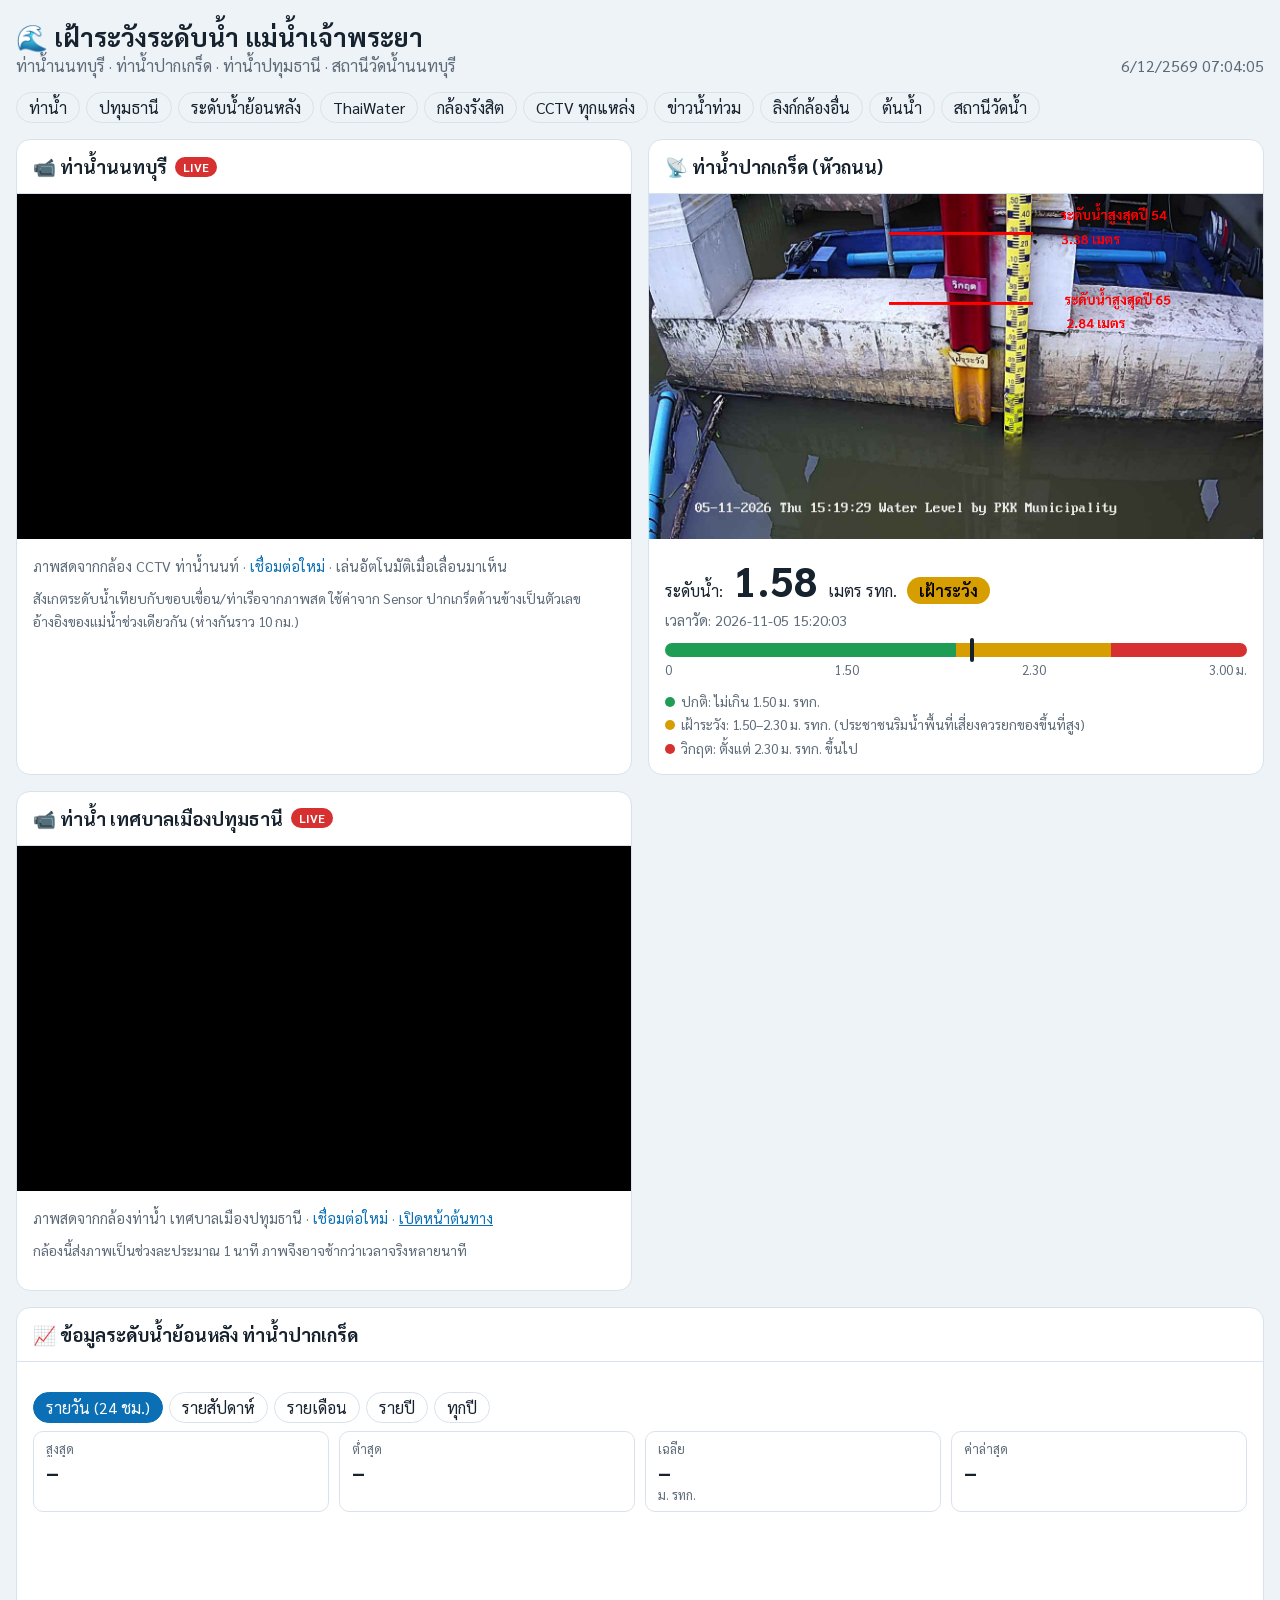
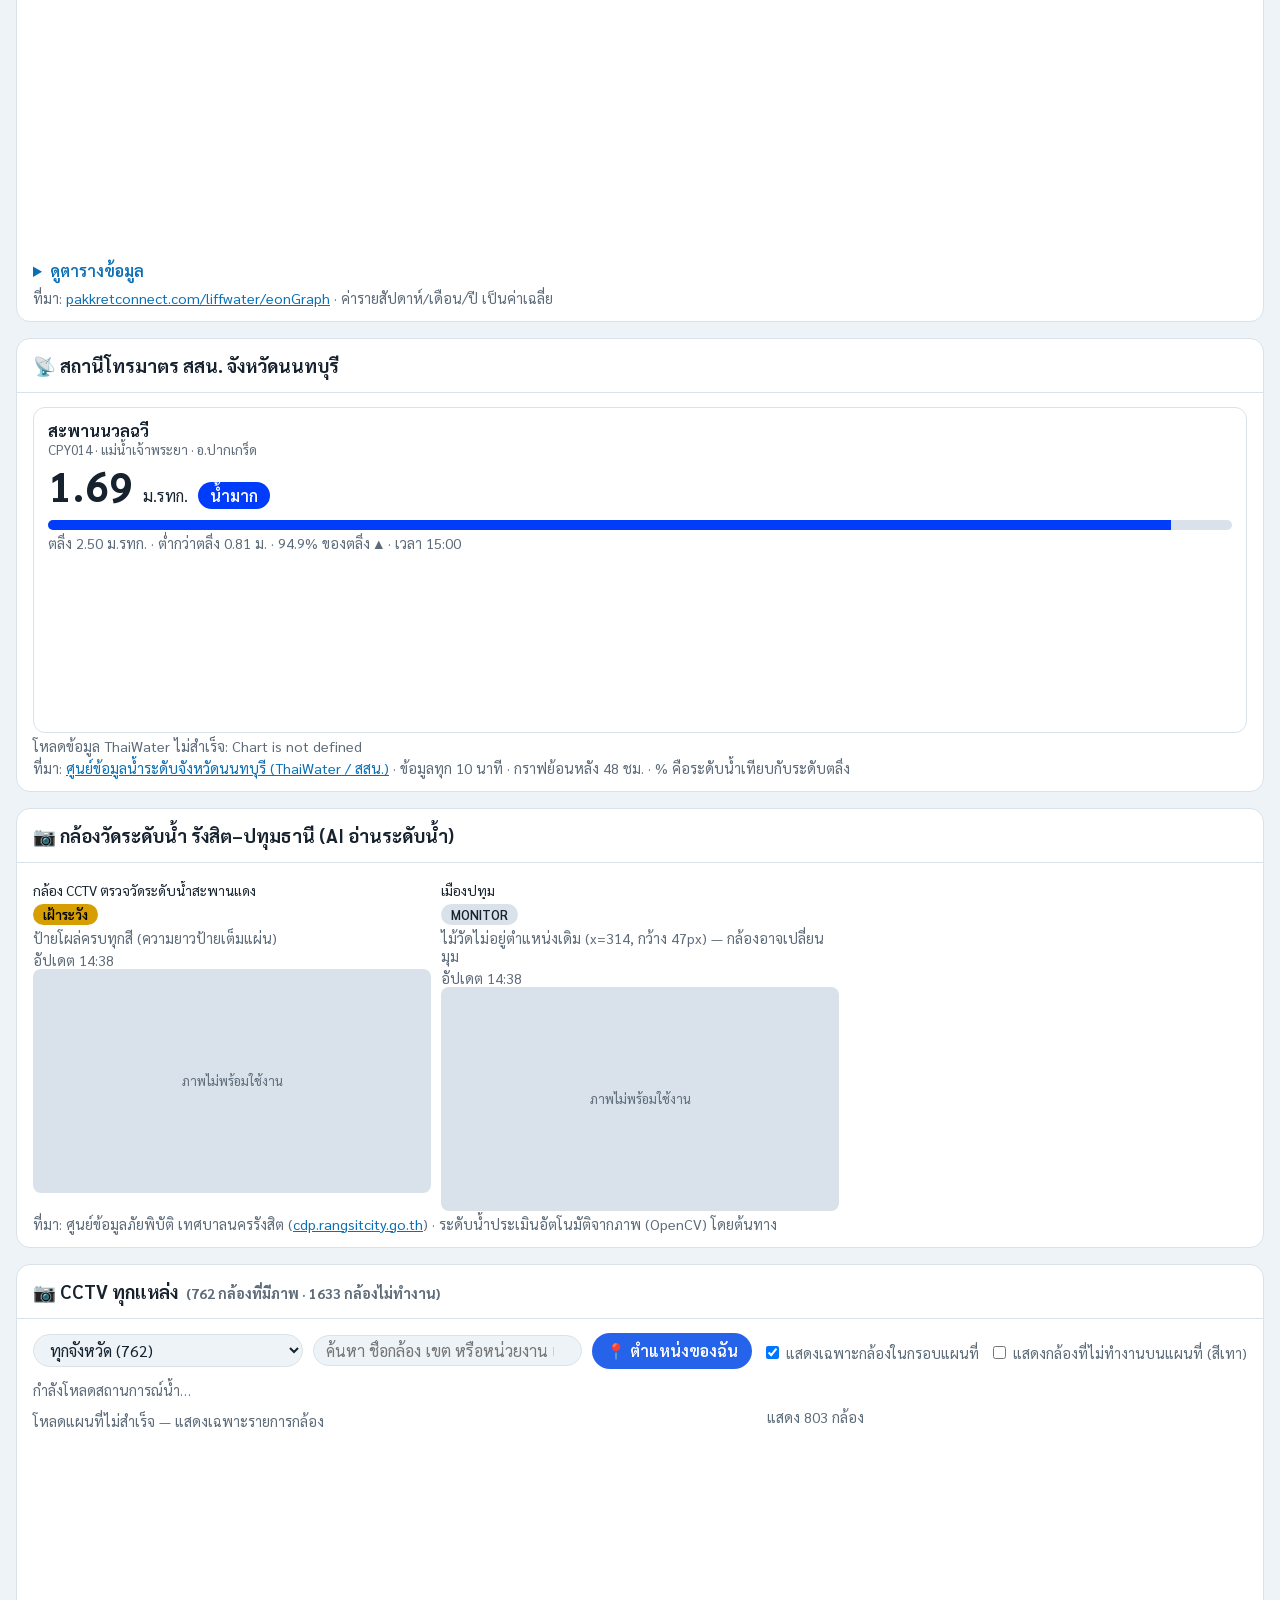
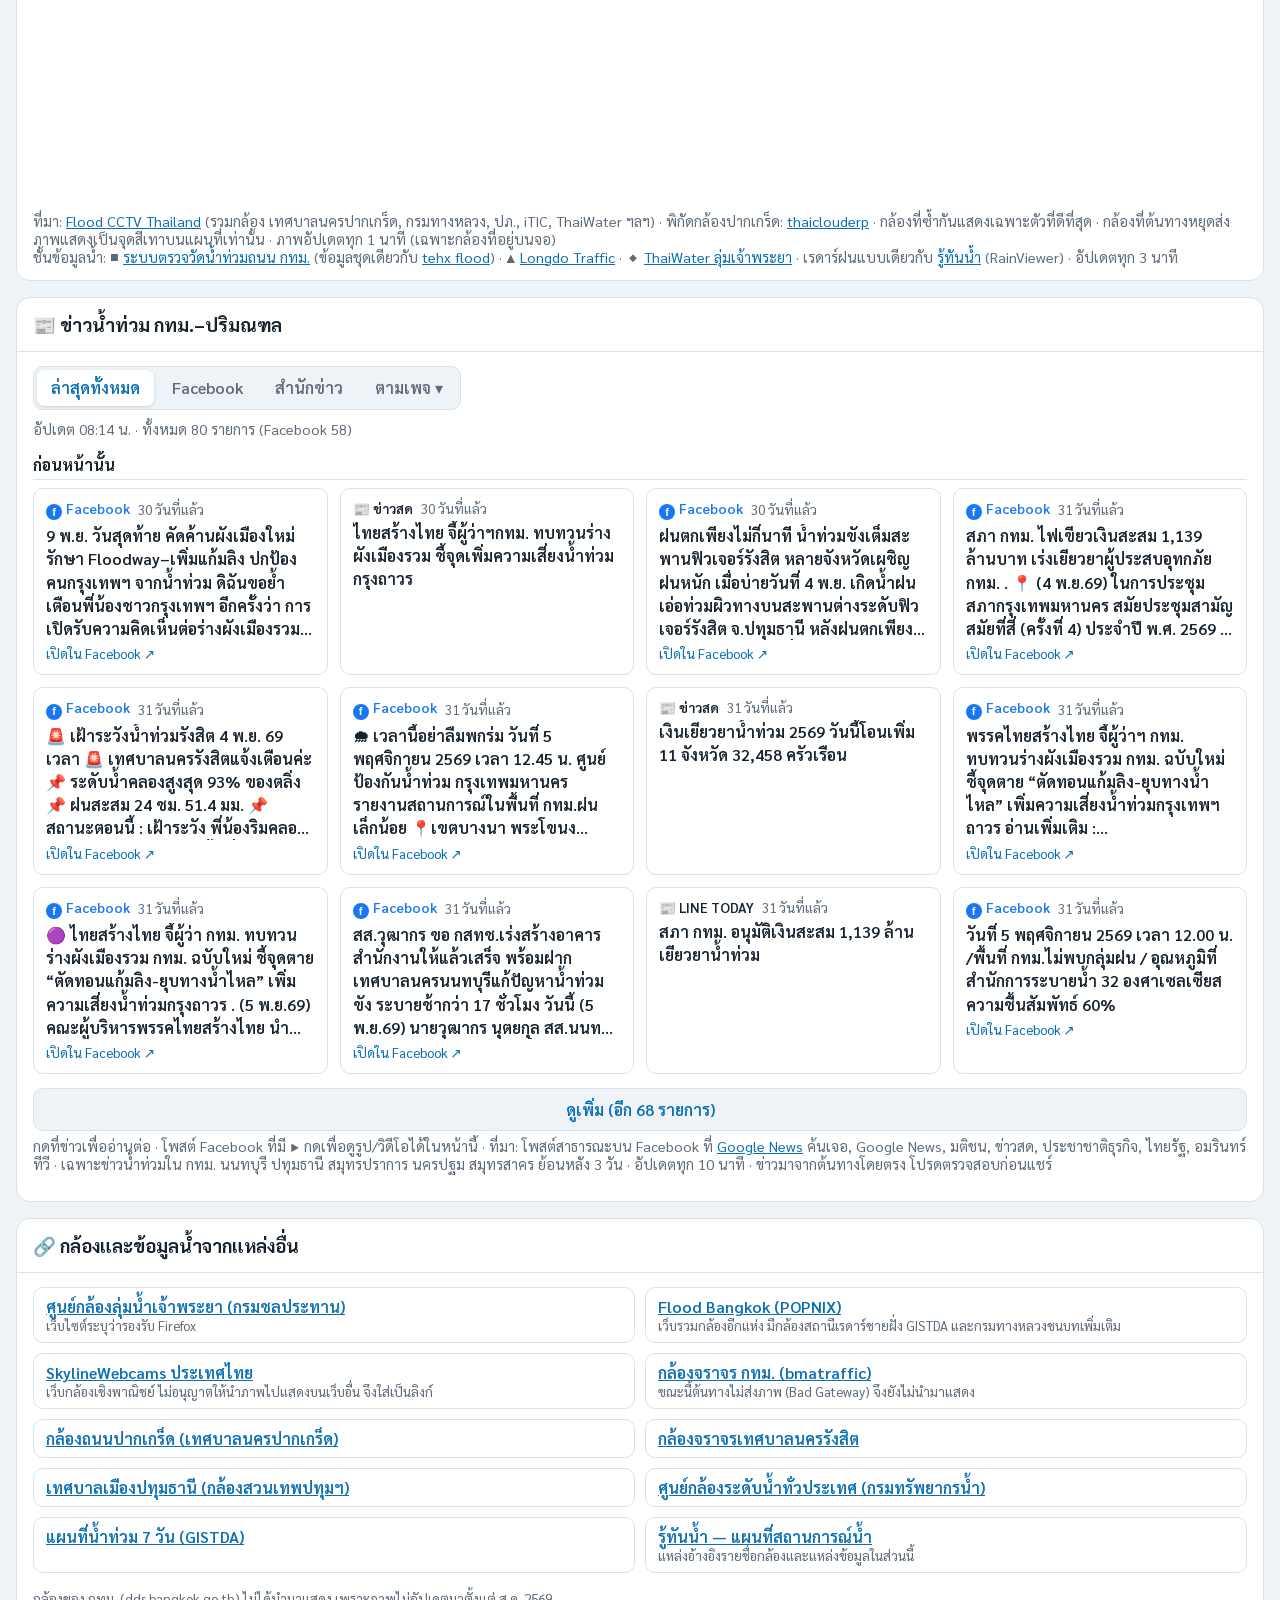
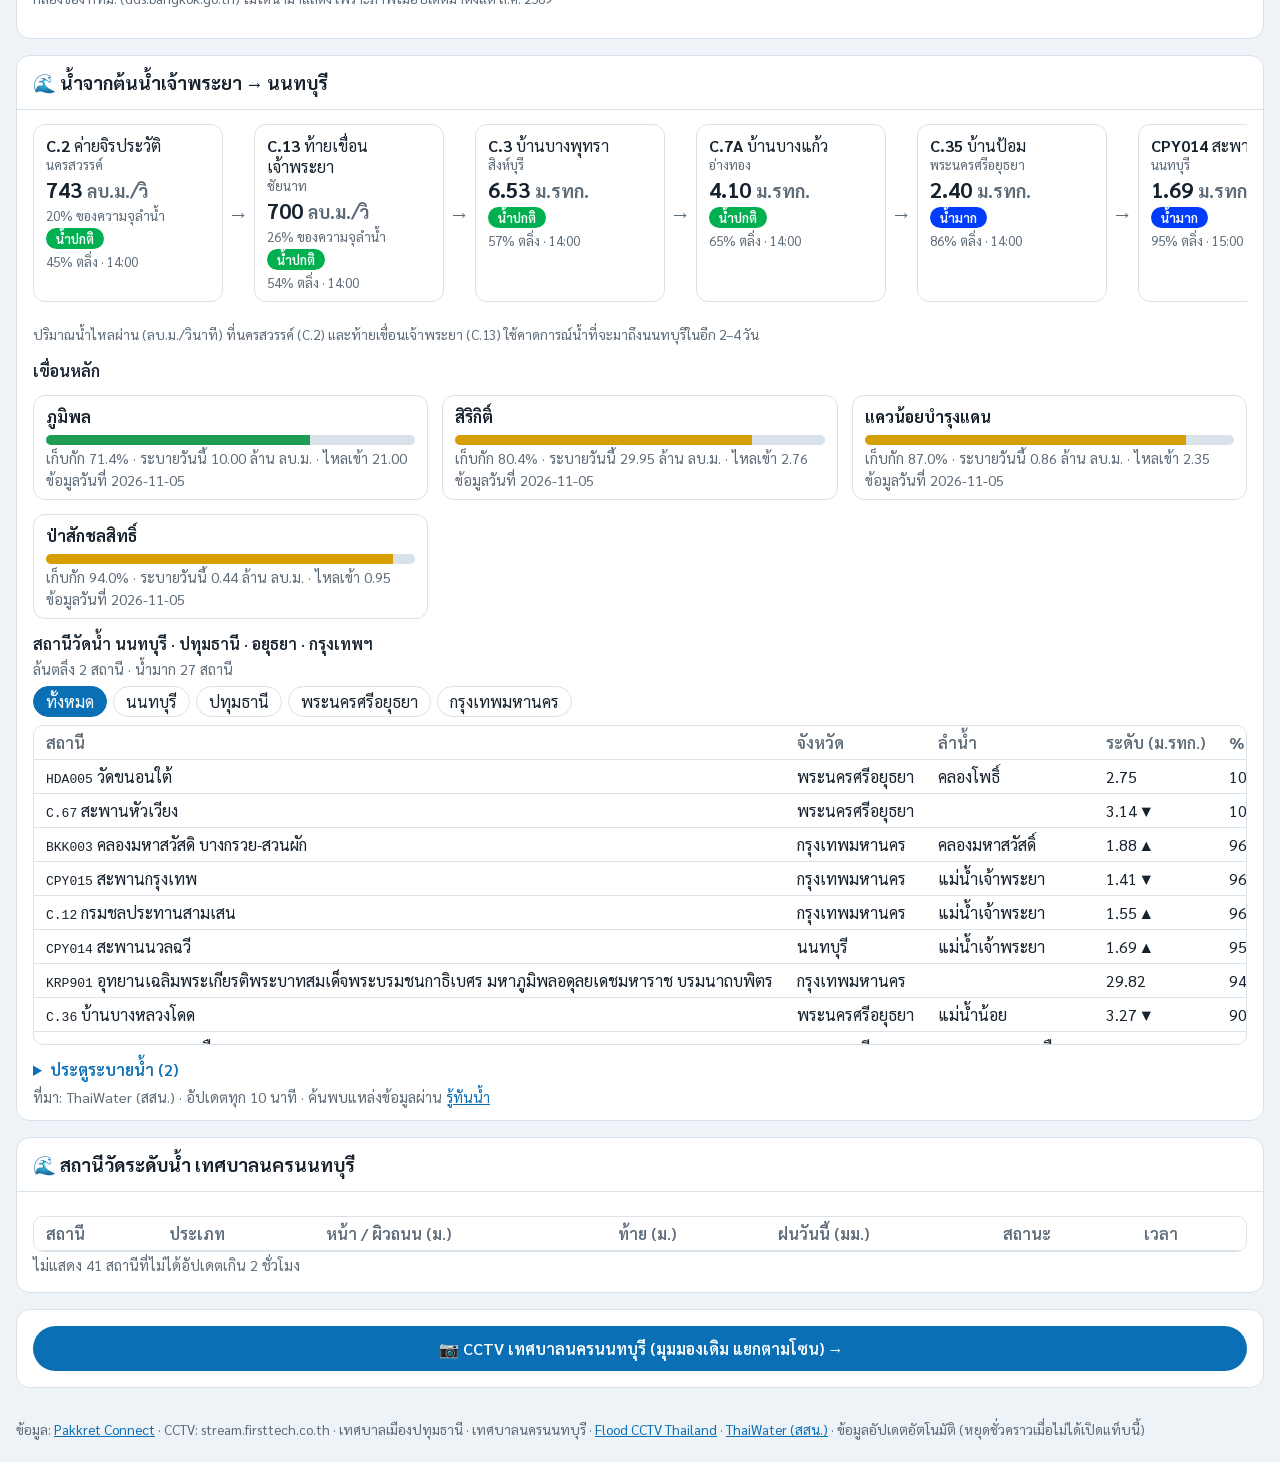
==== commit 86056d3c: "Deploy static build to GitHub Pages" ====
--- a/index.html
+++ b/index.html
@@ -8,7 +8,7 @@
   <link rel="preconnect" href="https://fonts.googleapis.com">
   <link rel="preconnect" href="https://fonts.gstatic.com" crossorigin>
   <link href="https://fonts.googleapis.com/css2?family=Sarabun:wght@400;500;600;700&display=swap" rel="stylesheet">
-  <link rel="stylesheet" href="assets/app.css?v=1794032525">
+  <link rel="stylesheet" href="assets/app.css?v=1794687822">
 </head>
 
 <body>
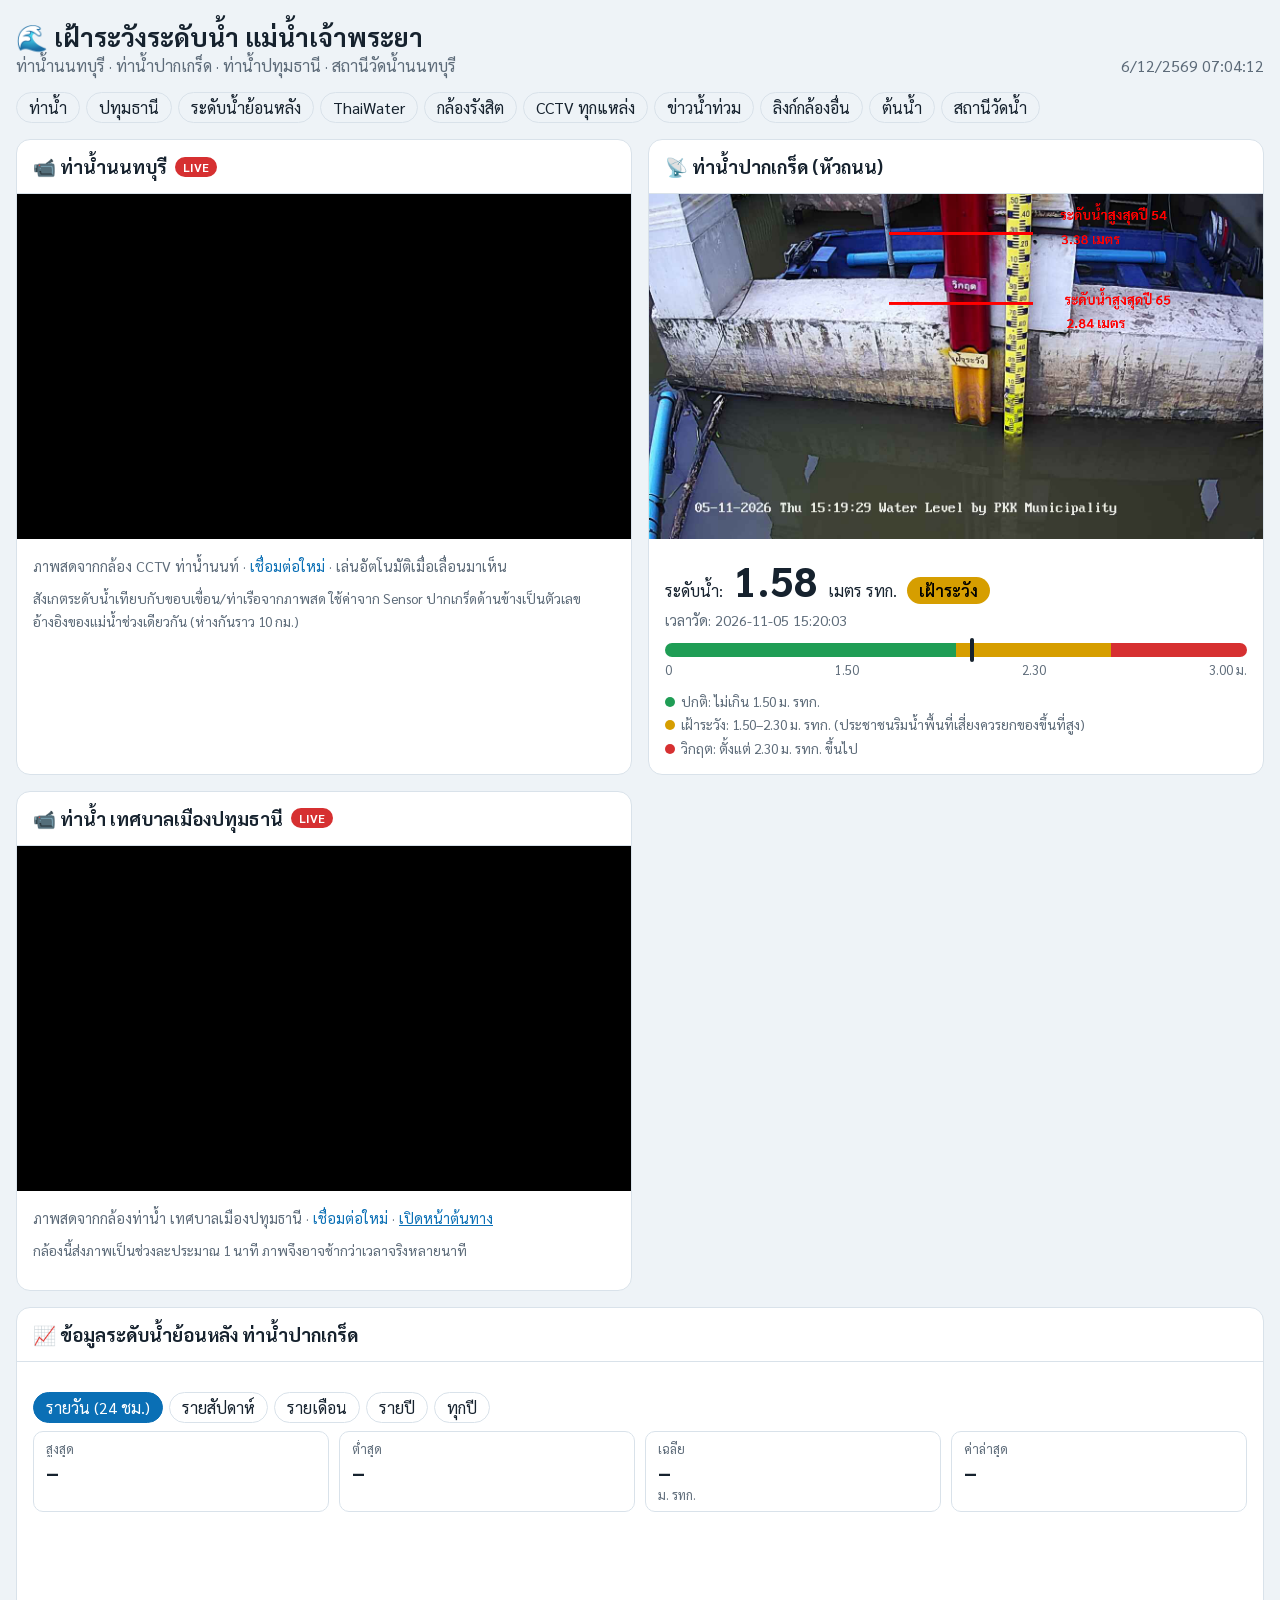
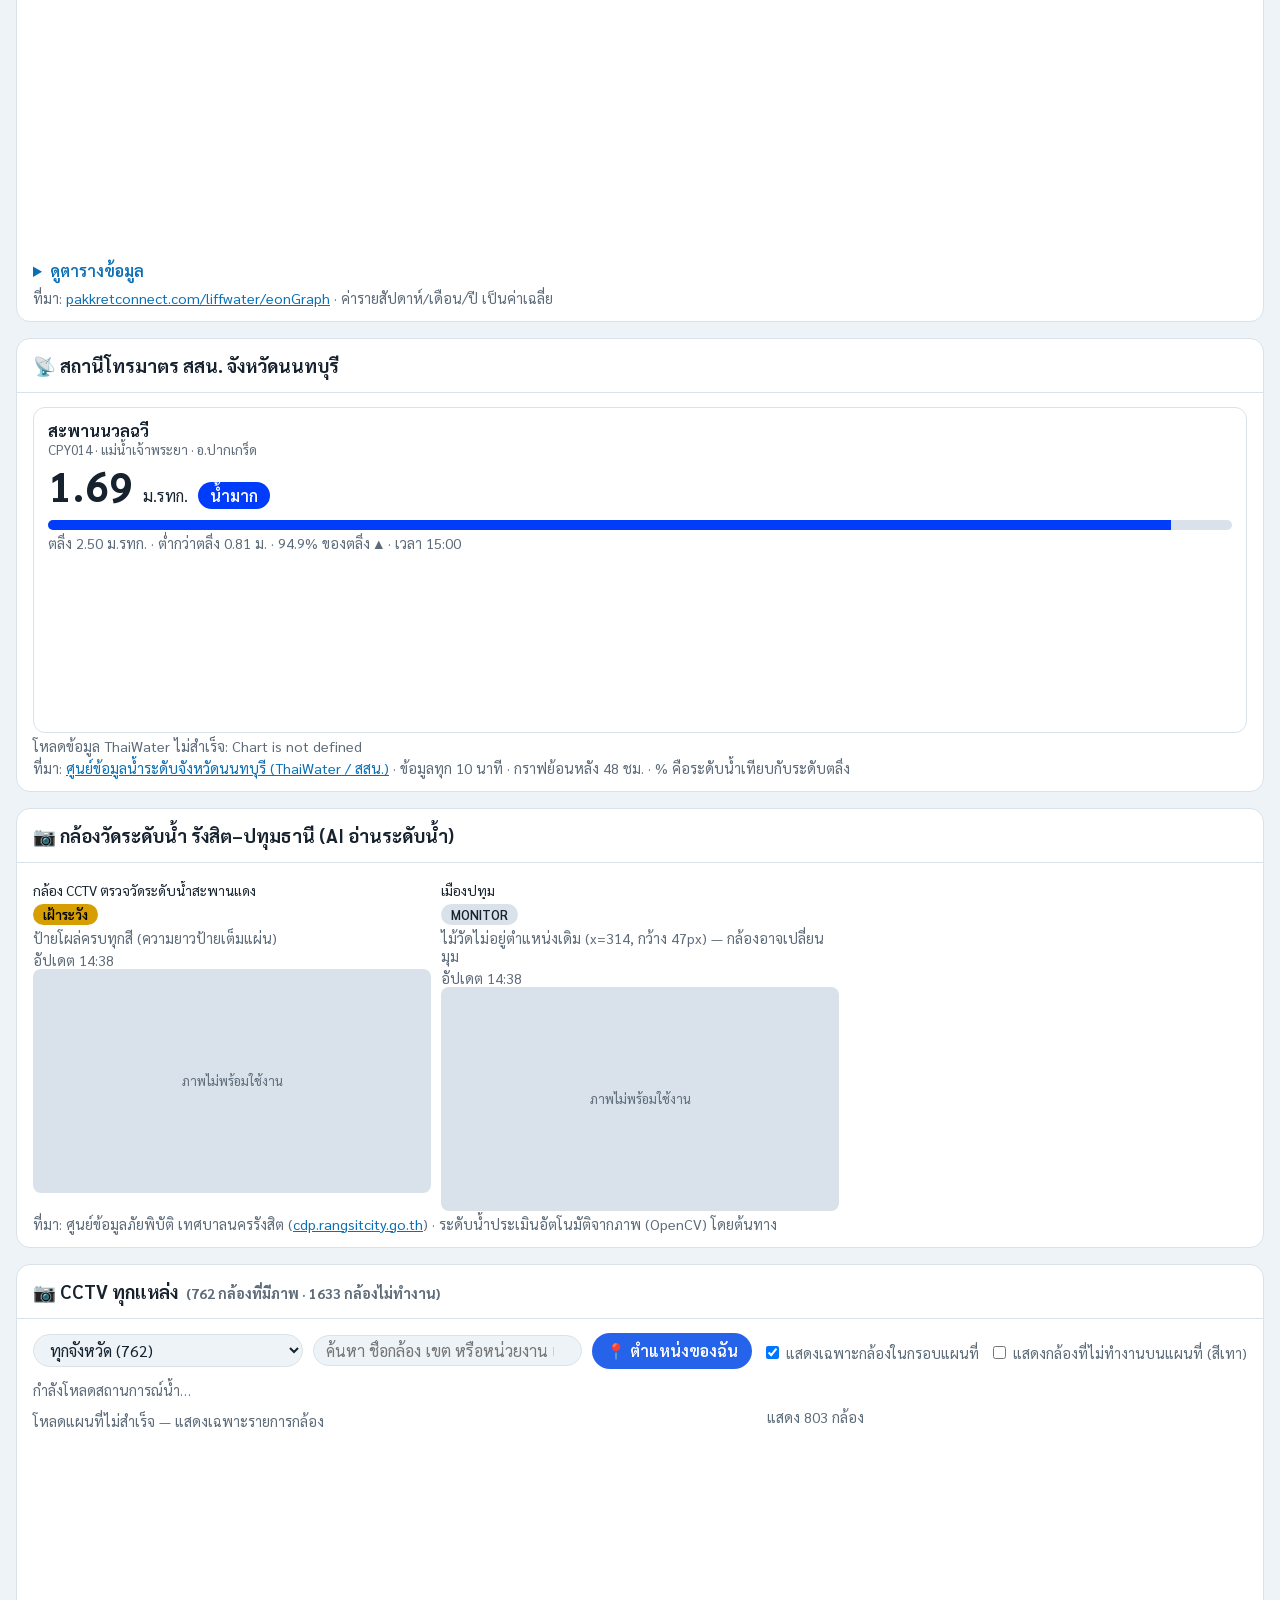
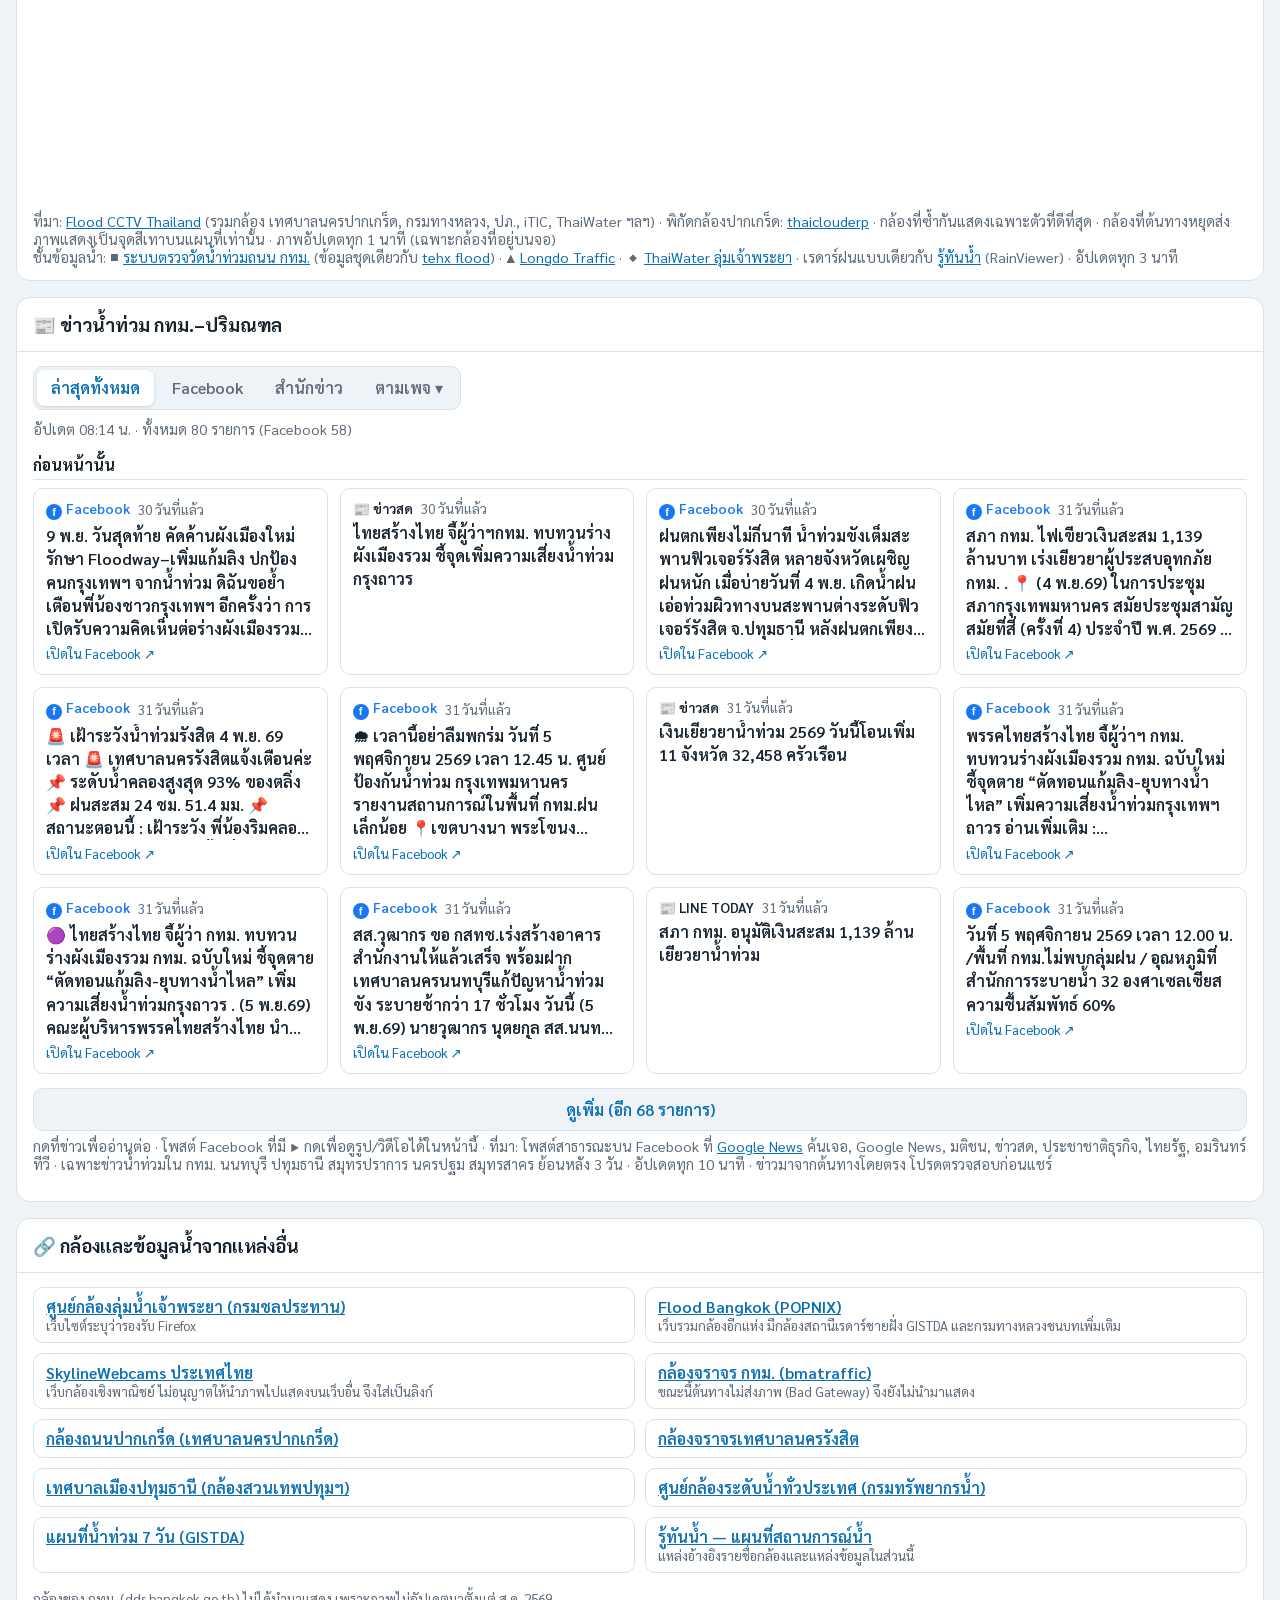
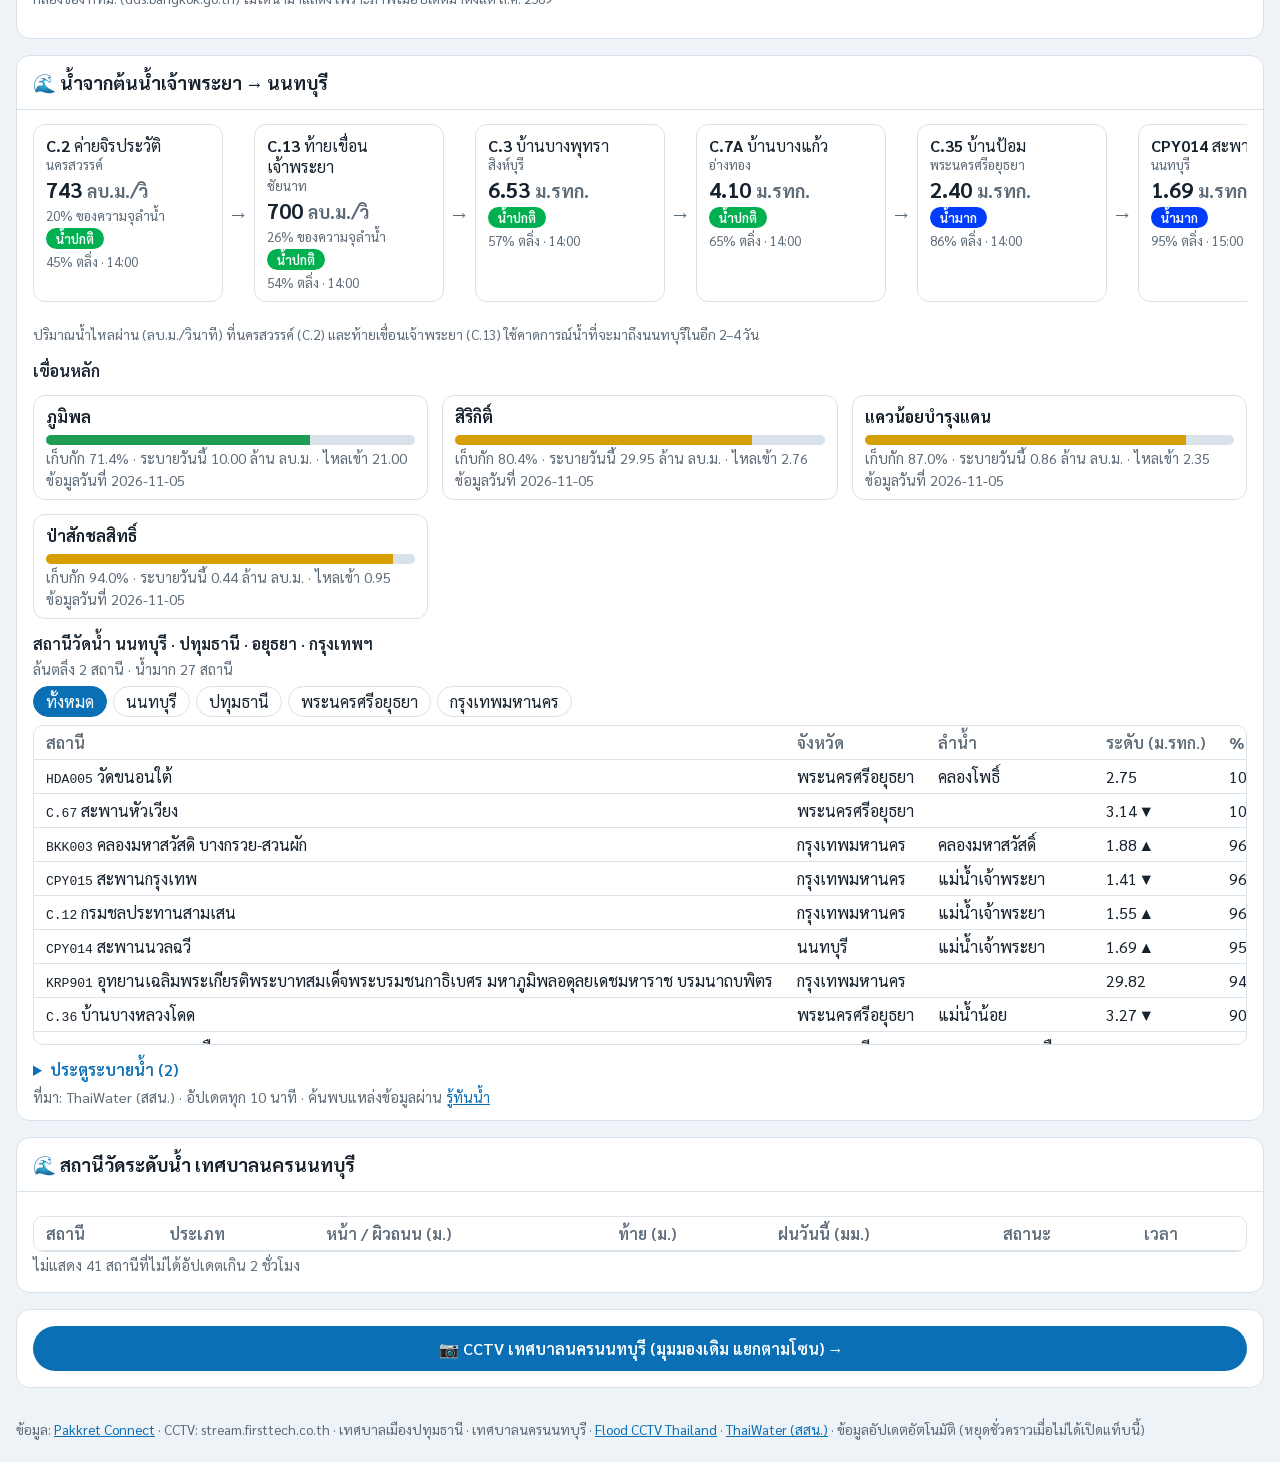
==== commit 483d06d2: "Deploy static build to GitHub Pages" ====
--- a/index.html
+++ b/index.html
@@ -8,7 +8,7 @@
   <link rel="preconnect" href="https://fonts.googleapis.com">
   <link rel="preconnect" href="https://fonts.gstatic.com" crossorigin>
   <link href="https://fonts.googleapis.com/css2?family=Sarabun:wght@400;500;600;700&display=swap" rel="stylesheet">
-  <link rel="stylesheet" href="assets/app.css?v=1794687822">
+  <link rel="stylesheet" href="assets/app.css?v=1795280041">
 </head>
 
 <body>
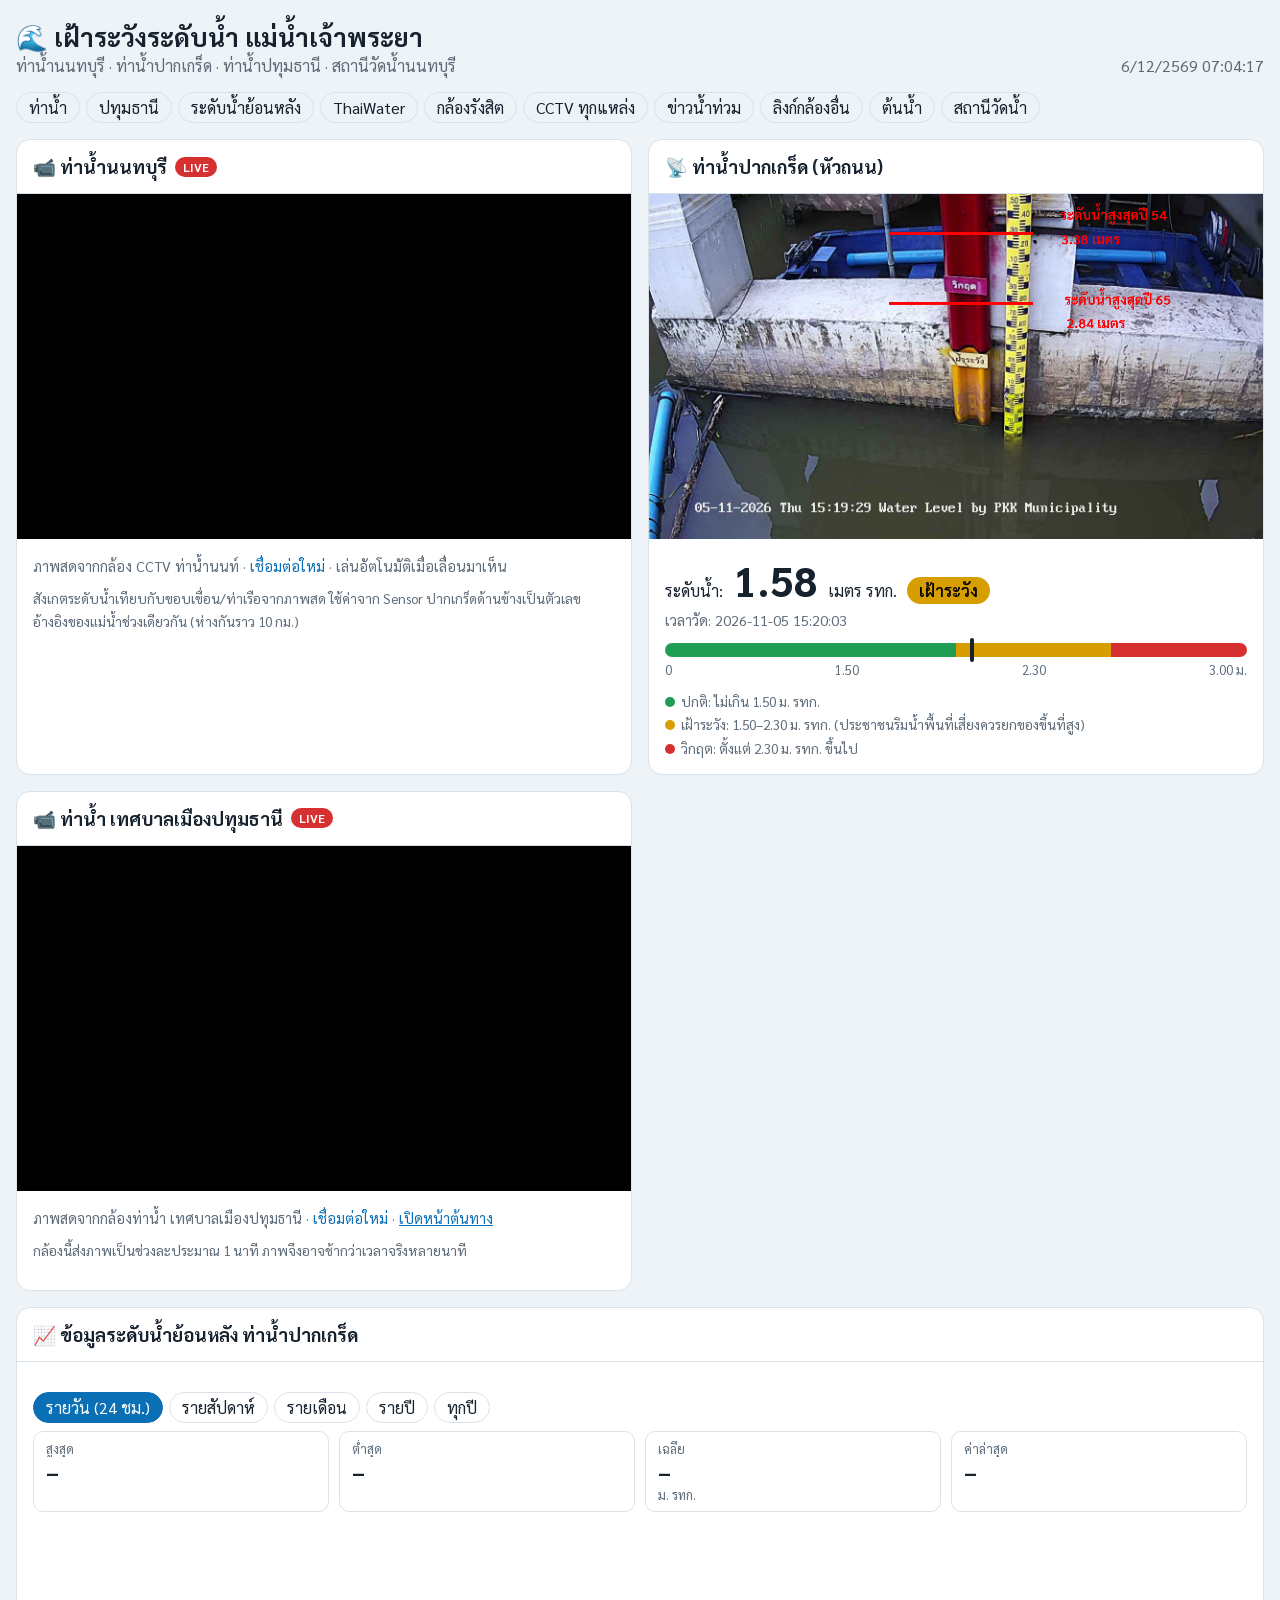
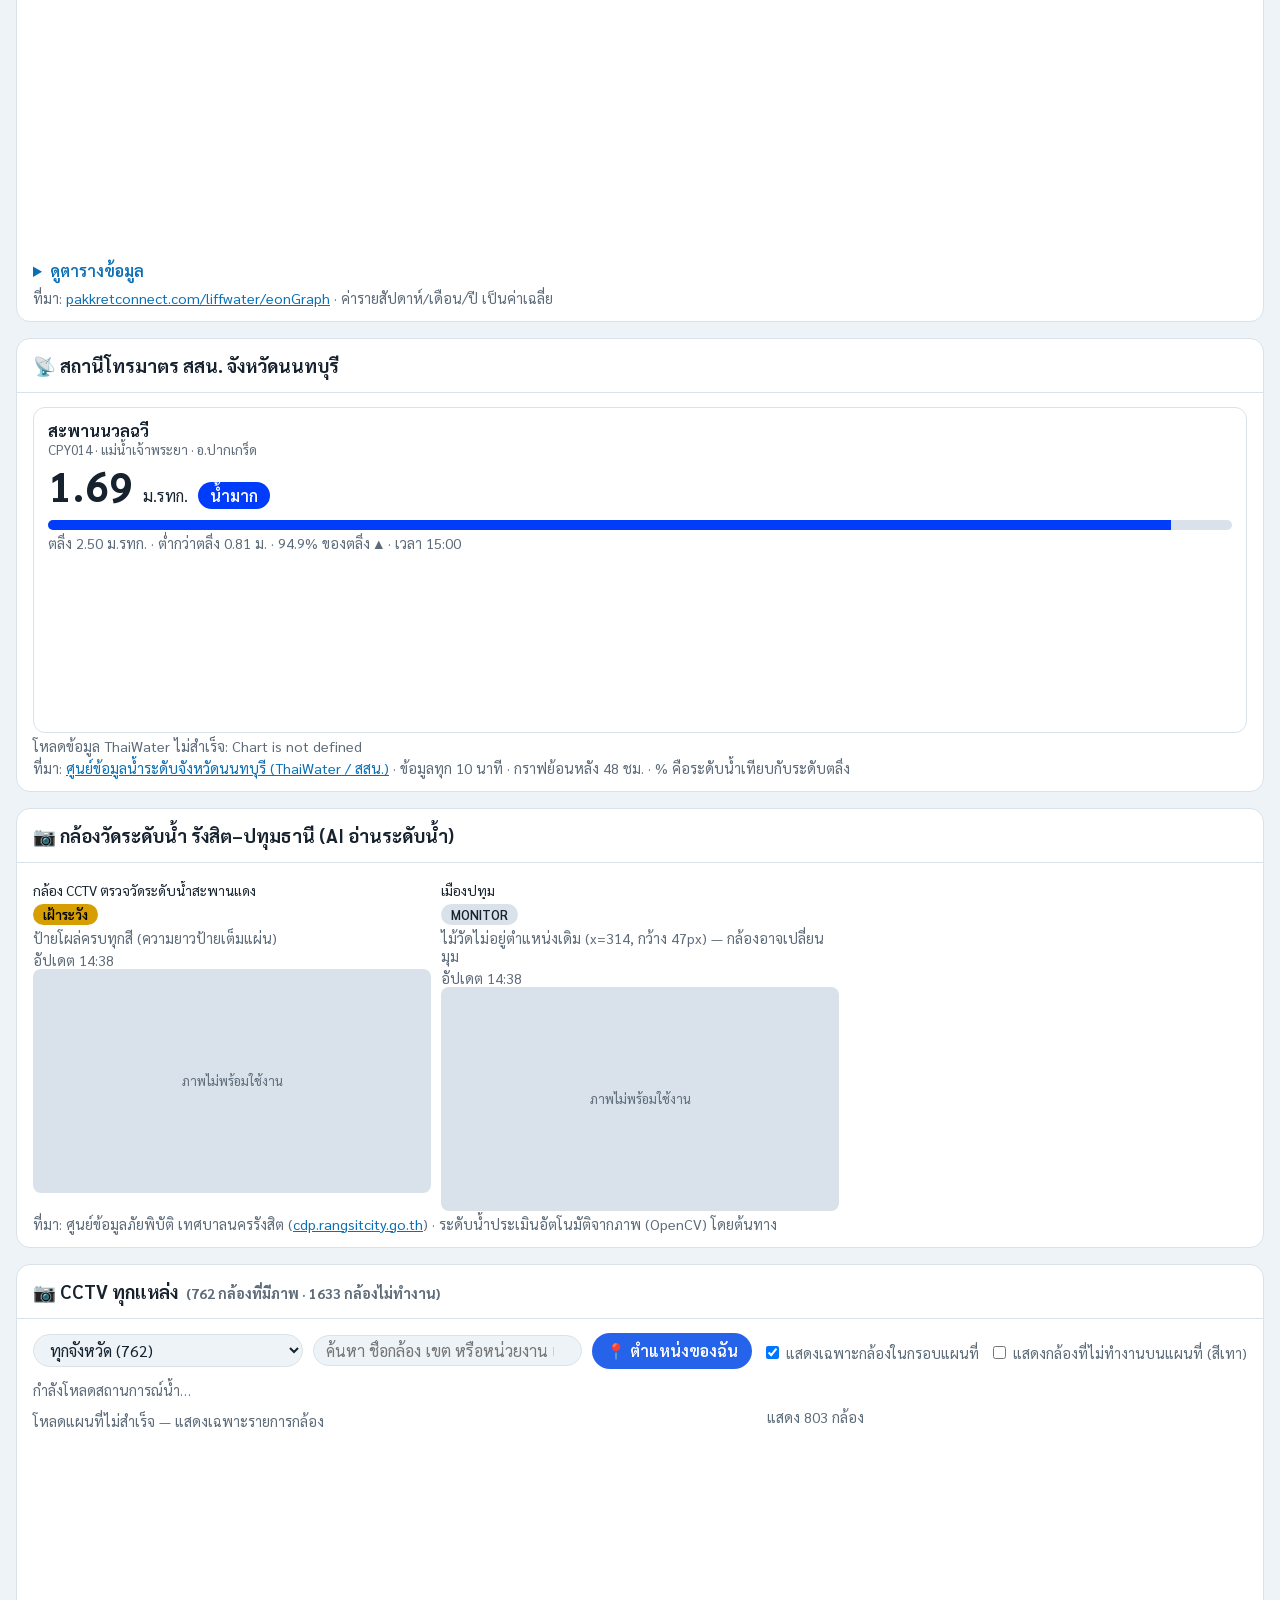
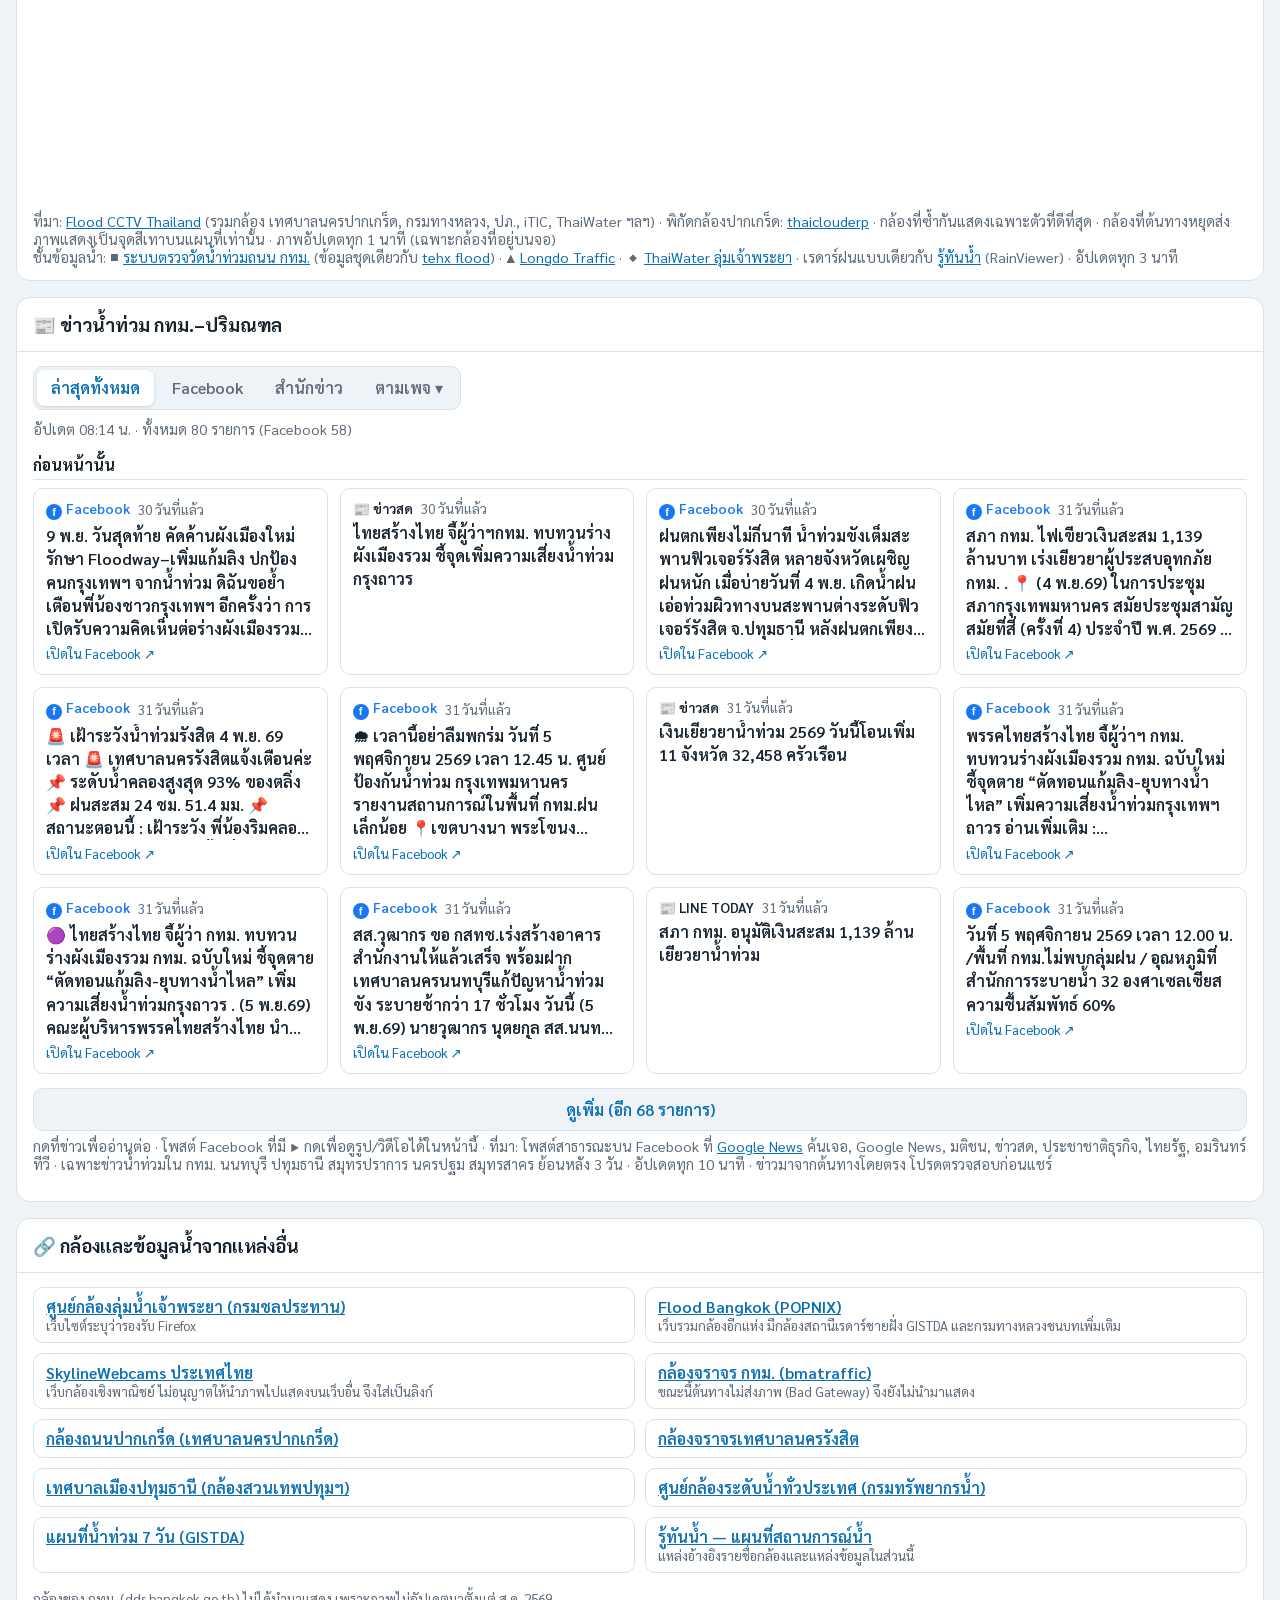
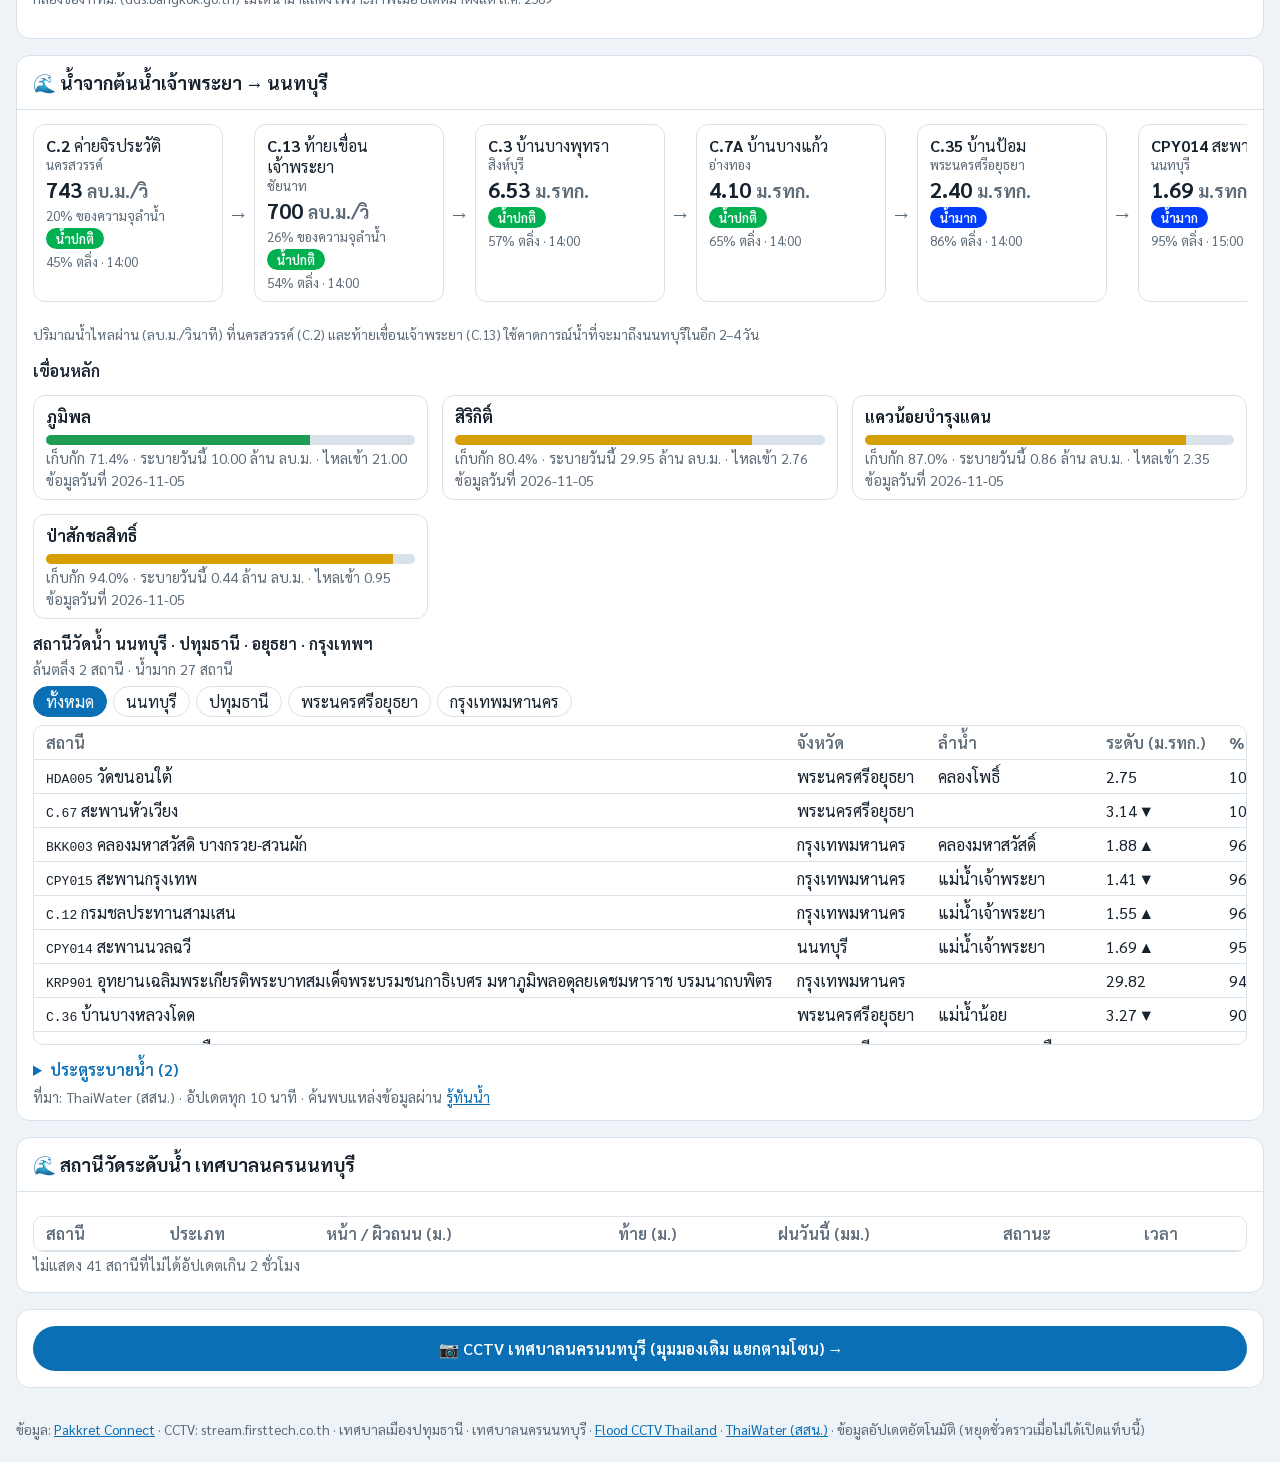
==== commit e2d438f6: "Deploy static build to GitHub Pages" ====
--- a/index.html
+++ b/index.html
@@ -8,7 +8,7 @@
   <link rel="preconnect" href="https://fonts.googleapis.com">
   <link rel="preconnect" href="https://fonts.gstatic.com" crossorigin>
   <link href="https://fonts.googleapis.com/css2?family=Sarabun:wght@400;500;600;700&display=swap" rel="stylesheet">
-  <link rel="stylesheet" href="assets/app.css?v=1795280041">
+  <link rel="stylesheet" href="assets/app.css?v=1795862788">
 </head>
 
 <body>
